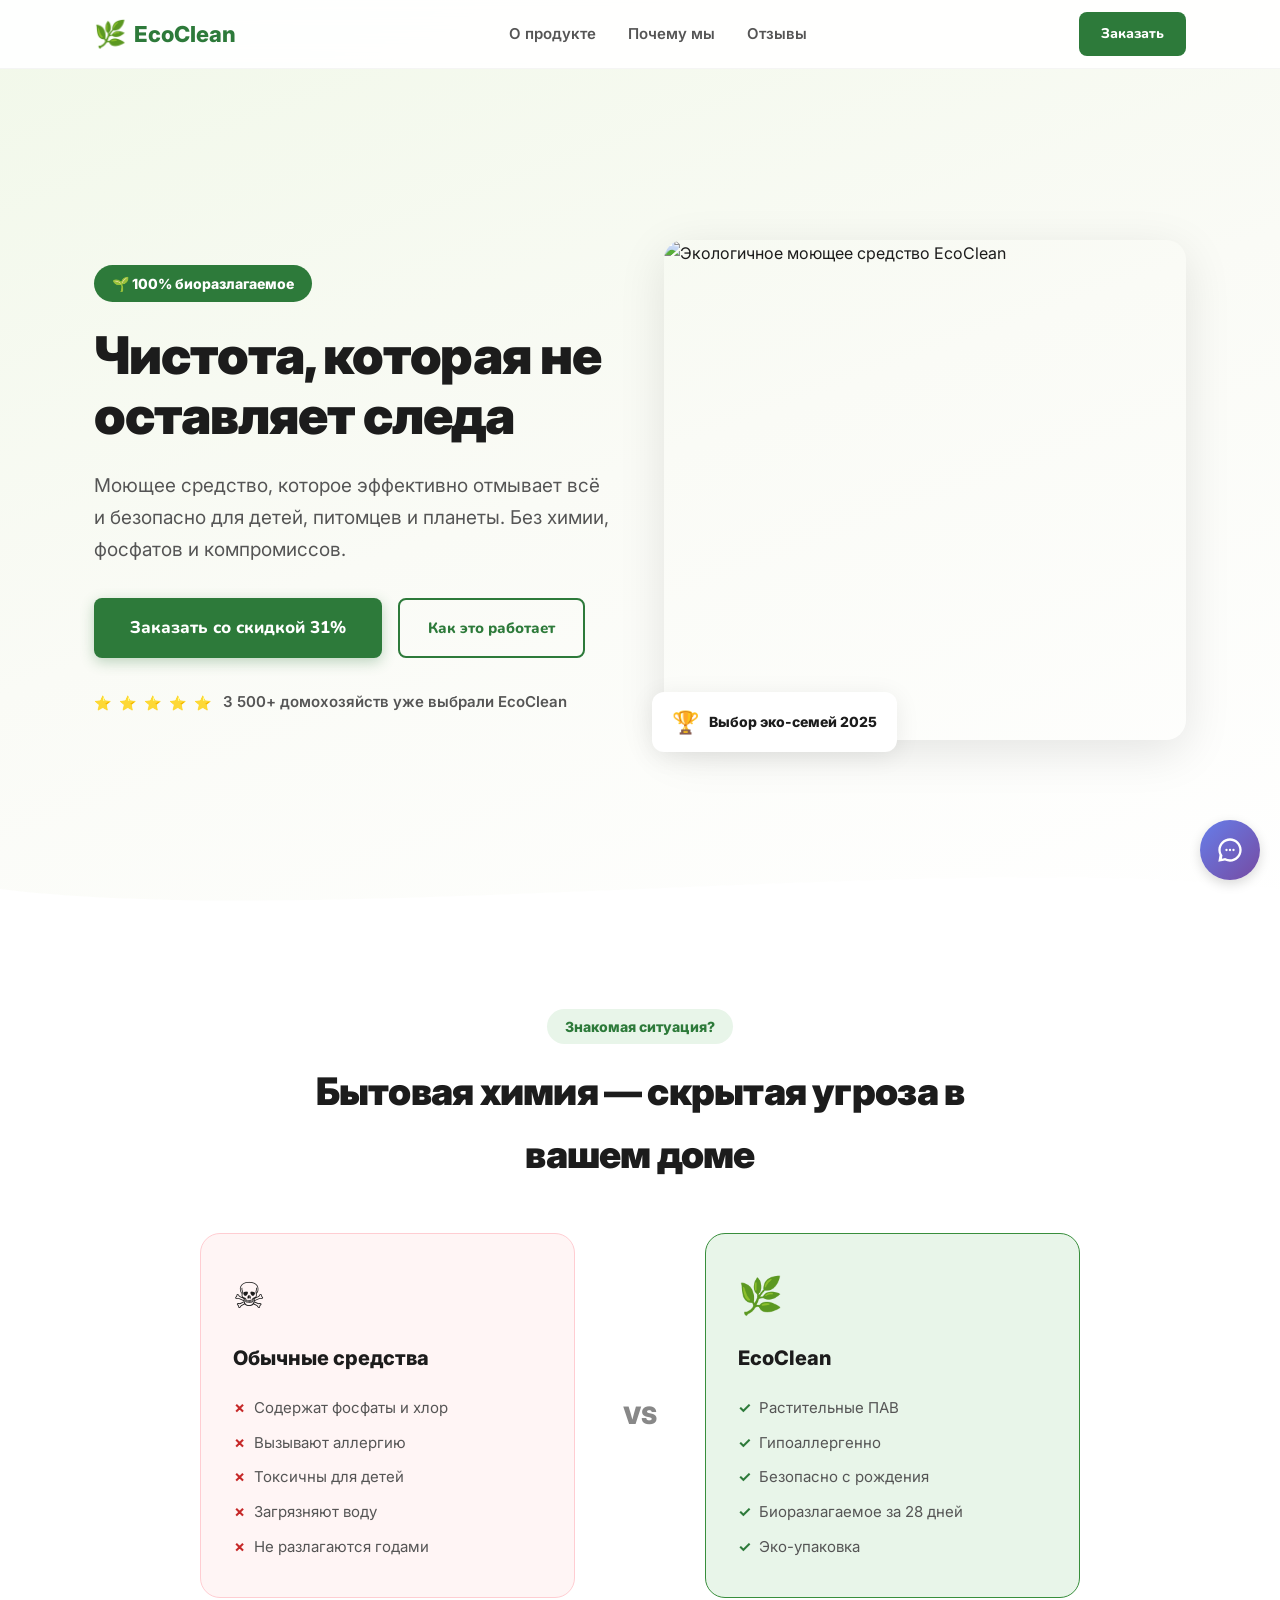
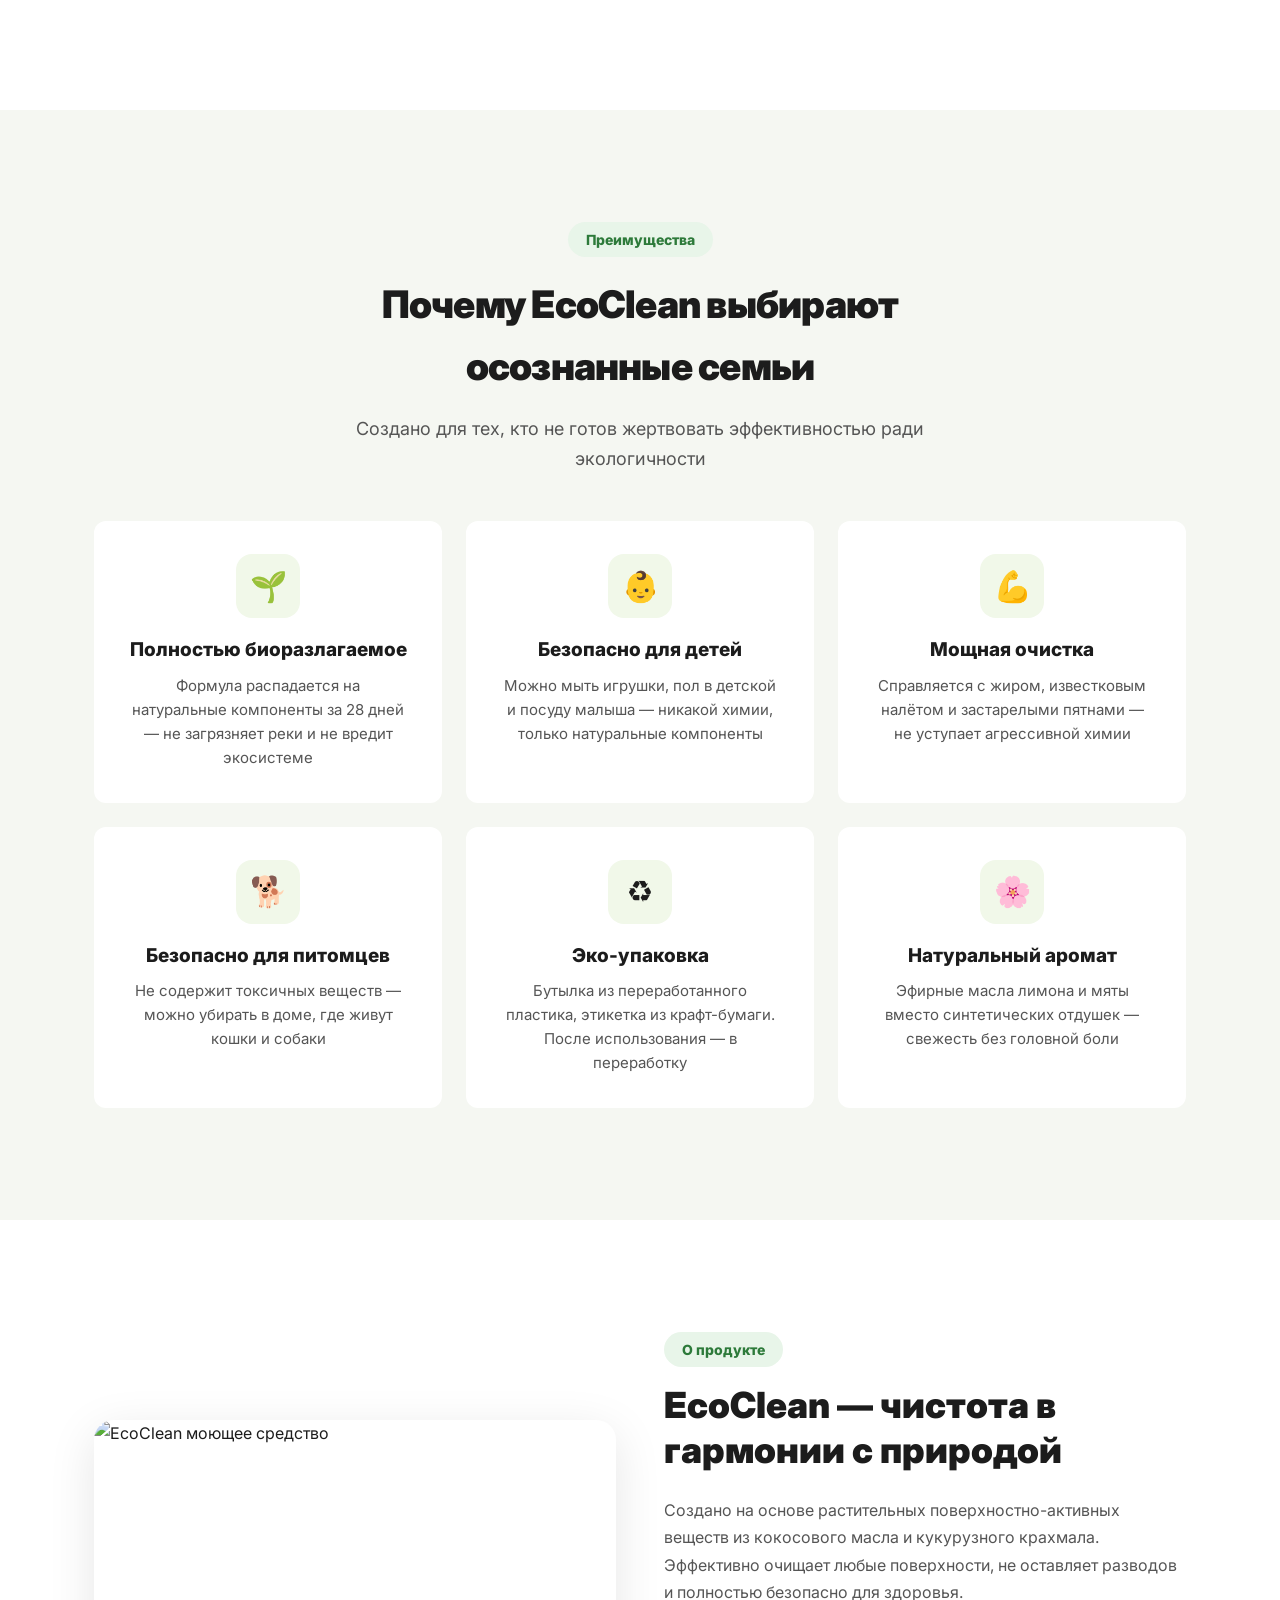
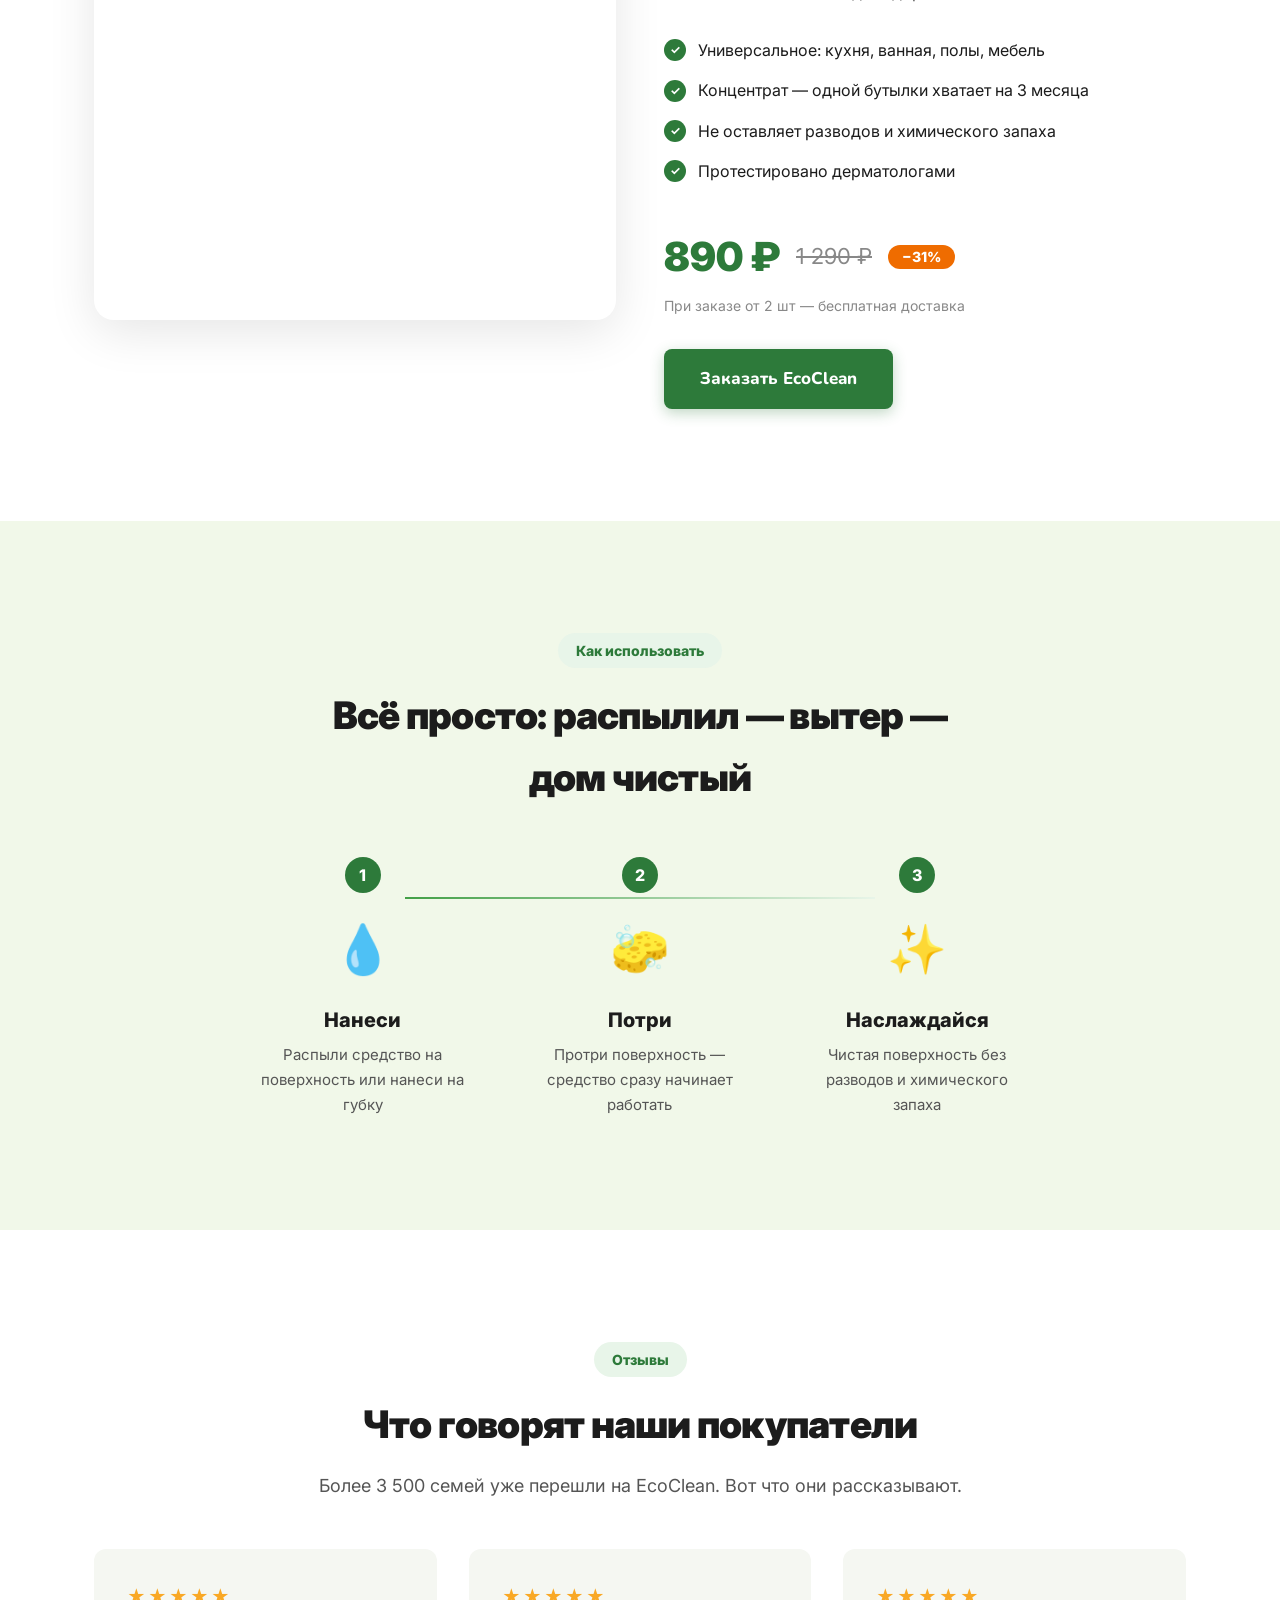
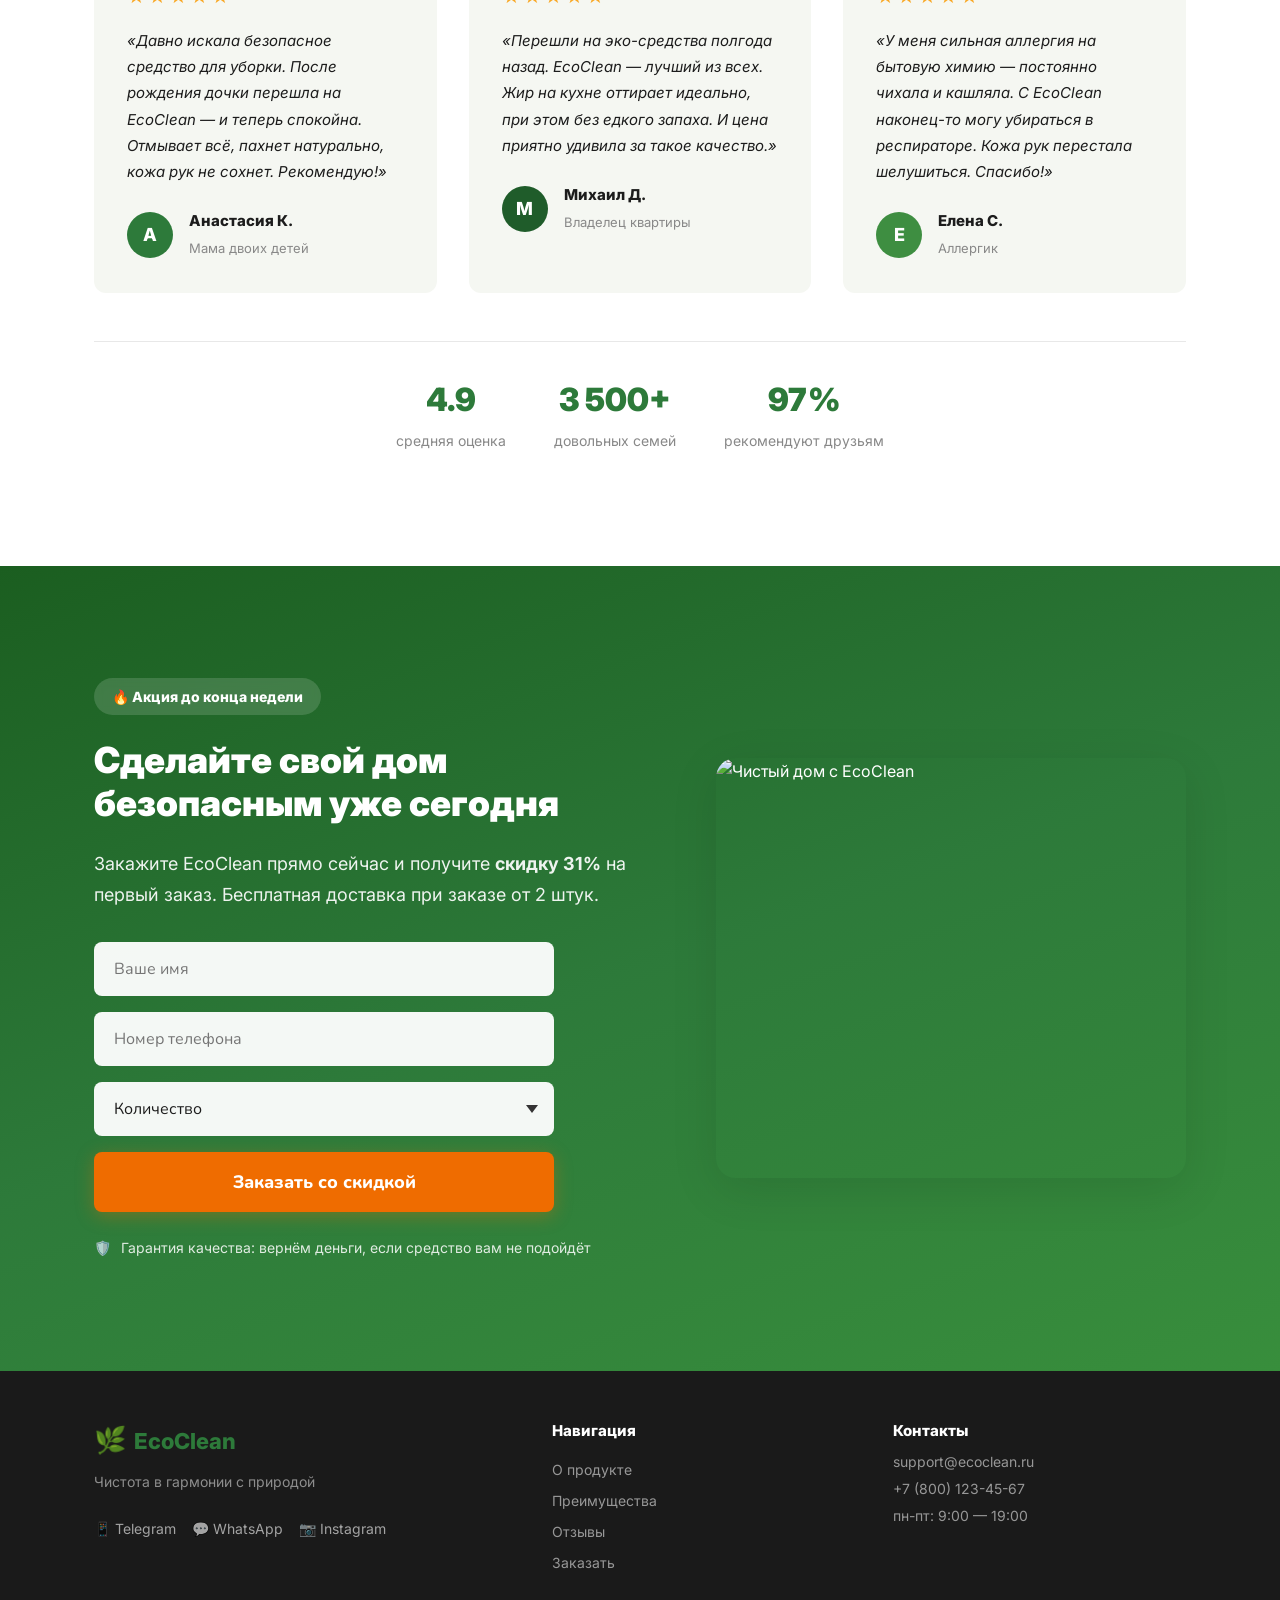
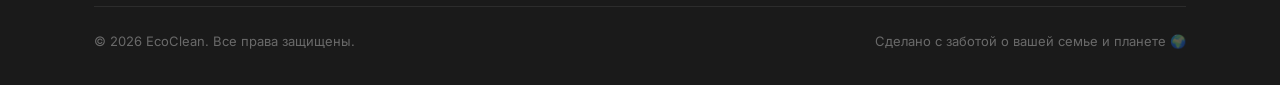
==== sales_ai_bot/landing/index.html @ ecfd31d7 "feat: integrate redis cache, health check endpoints, docker compose configuration, and github action" ====
<!DOCTYPE html>
<html lang="ru">
<head>
    <meta charset="UTF-8">
    <meta name="viewport" content="width=device-width, initial-scale=1.0">
    <title>EcoClean — Биоразлагаемое моющее средство для семьи и природы</title>
    <meta name="description" content="Экологичное моющее средство EcoClean. 100% биоразлагаемое, безопасное для детей и питомцев. Моет эффективно, без вреда для природы.">
    <link rel="stylesheet" href="styles.css">
    <link rel="preconnect" href="https://fonts.googleapis.com">
    <link rel="preconnect" href="https://fonts.gstatic.com" crossorigin>
    <link href="https://fonts.googleapis.com/css2?family=Nunito:wght@400;600;700;800;900&family=Inter:wght@400;500;600&display=swap" rel="stylesheet">
</head>
<body>
    <header class="header">
        <div class="container">
            <div class="header__inner">
                <a href="#" class="logo">
                    <span class="logo__icon">🌿</span>
                    <span class="logo__text">EcoClean</span>
                </a>
                <button class="burger" aria-label="Меню">
                    <span class="burger__line"></span>
                    <span class="burger__line"></span>
                    <span class="burger__line"></span>
                </button>
                <nav class="nav">
                    <a href="#about" class="nav__link">О продукте</a>
                    <a href="#benefits" class="nav__link">Почему мы</a>
                    <a href="#reviews" class="nav__link">Отзывы</a>
                </nav>
                <a href="#order" class="btn btn--header">Заказать</a>
            </div>
        </div>
        <div class="mobile-menu">
            <a href="#about" class="mobile-menu__link">О продукте</a>
            <a href="#benefits" class="mobile-menu__link">Почему мы</a>
            <a href="#reviews" class="mobile-menu__link">Отзывы</a>
            <a href="#order" class="btn btn--primary btn--full mobile-menu__btn">Заказать</a>
        </div>
    </header>

    <main>
        <section class="hero">
            <div class="container">
                <div class="hero__content">
                    <div class="hero__text">
                        <span class="hero__badge">🌱 100% биоразлагаемое</span>
                        <h1 class="hero__title">Чистота, которая не оставляет следа</h1>
                        <p class="hero__subtitle">Моющее средство, которое эффективно отмывает всё и безопасно для детей, питомцев и планеты. Без химии, фосфатов и компромиссов.</p>
                        <div class="hero__actions">
                            <a href="#order" class="btn btn--primary btn--large pulse-anim">Заказать со скидкой 31%</a>
                            <a href="#about" class="btn btn--outline">Как это работает</a>
                        </div>
                        <div class="hero__trust">
                            <span>3 500+ домохозяйств уже выбрали EcoClean</span>
                        </div>
                    </div>
                    <div class="hero__image">
                        <img src="https://images.unsplash.com/photo-1556228578-0d85b1a4d571?w=600&h=700&fit=crop" alt="Экологичное моющее средство EcoClean" loading="lazy">
                        <div class="hero__badge-float">
                            <span class="hero__badge-float-icon">🏆</span>
                            <span>Выбор эко-семей 2025</span>
                        </div>
                    </div>
                </div>
            </div>
            <div class="hero__wave">
                <svg viewBox="0 0 1440 100" preserveAspectRatio="none"><path fill="#ffffff" d="M0,50 C360,100 1080,0 1440,50 L1440,100 L0,100 Z"/></svg>
            </div>
        </section>

        <section class="problem" id="about">
            <div class="container">
                <div class="section-header">
                    <span class="section-header__badge">Знакомая ситуация?</span>
                    <h2 class="section-header__title">Бытовая химия — скрытая угроза в вашем доме</h2>
                </div>
                <div class="problem__grid">
                    <div class="problem__card problem__card--bad">
                        <div class="problem__card-icon">☠️</div>
                        <h3 class="problem__card-title">Обычные средства</h3>
                        <ul class="problem__list">
                            <li>Содержат фосфаты и хлор</li>
                            <li>Вызывают аллергию</li>
                            <li>Токсичны для детей</li>
                            <li>Загрязняют воду</li>
                            <li>Не разлагаются годами</li>
                        </ul>
                    </div>
                    <div class="problem__vs">
                        <span>VS</span>
                    </div>
                    <div class="problem__card problem__card--good">
                        <div class="problem__card-icon">🌿</div>
                        <h3 class="problem__card-title">EcoClean</h3>
                        <ul class="problem__list">
                            <li>Растительные ПАВ</li>
                            <li>Гипоаллергенно</li>
                            <li>Безопасно с рождения</li>
                            <li>Биоразлагаемое за 28 дней</li>
                            <li>Эко-упаковка</li>
                        </ul>
                    </div>
                </div>
            </div>
        </section>

        <section class="benefits" id="benefits">
            <div class="container">
                <div class="section-header">
                    <span class="section-header__badge">Преимущества</span>
                    <h2 class="section-header__title">Почему EcoClean выбирают осознанные семьи</h2>
                    <p class="section-header__subtitle">Создано для тех, кто не готов жертвовать эффективностью ради экологичности</p>
                </div>
                <div class="benefits__grid">
                    <div class="benefit-card">
                        <div class="benefit-card__icon-wrap">
                            <span class="benefit-card__icon">🌱</span>
                        </div>
                        <h3 class="benefit-card__title">Полностью биоразлагаемое</h3>
                        <p class="benefit-card__text">Формула распадается на натуральные компоненты за 28 дней — не загрязняет реки и не вредит экосистеме</p>
                    </div>
                    <div class="benefit-card">
                        <div class="benefit-card__icon-wrap">
                            <span class="benefit-card__icon">👶</span>
                        </div>
                        <h3 class="benefit-card__title">Безопасно для детей</h3>
                        <p class="benefit-card__text">Можно мыть игрушки, пол в детской и посуду малыша — никакой химии, только натуральные компоненты</p>
                    </div>
                    <div class="benefit-card">
                        <div class="benefit-card__icon-wrap">
                            <span class="benefit-card__icon">💪</span>
                        </div>
                        <h3 class="benefit-card__title">Мощная очистка</h3>
                        <p class="benefit-card__text">Справляется с жиром, известковым налётом и застарелыми пятнами — не уступает агрессивной химии</p>
                    </div>
                    <div class="benefit-card">
                        <div class="benefit-card__icon-wrap">
                            <span class="benefit-card__icon">🐕</span>
                        </div>
                        <h3 class="benefit-card__title">Безопасно для питомцев</h3>
                        <p class="benefit-card__text">Не содержит токсичных веществ — можно убирать в доме, где живут кошки и собаки</p>
                    </div>
                    <div class="benefit-card">
                        <div class="benefit-card__icon-wrap">
                            <span class="benefit-card__icon">♻️</span>
                        </div>
                        <h3 class="benefit-card__title">Эко-упаковка</h3>
                        <p class="benefit-card__text">Бутылка из переработанного пластика, этикетка из крафт-бумаги. После использования — в переработку</p>
                    </div>
                    <div class="benefit-card">
                        <div class="benefit-card__icon-wrap">
                            <span class="benefit-card__icon">🌸</span>
                        </div>
                        <h3 class="benefit-card__title">Натуральный аромат</h3>
                        <p class="benefit-card__text">Эфирные масла лимона и мяты вместо синтетических отдушек — свежесть без головной боли</p>
                    </div>
                </div>
            </div>
        </section>

        <section class="product">
            <div class="container">
                <div class="product__inner">
                    <div class="product__image">
                        <img src="https://images.unsplash.com/photo-1585421514284-efb74c2b69ba?w=500&h=650&fit=crop" alt="EcoClean моющее средство" loading="lazy">
                    </div>
                    <div class="product__info">
                        <span class="section-header__badge">О продукте</span>
                        <h2 class="product__title">EcoClean — чистота в гармонии с природой</h2>
                        <p class="product__description">Создано на основе растительных поверхностно-активных веществ из кокосового масла и кукурузного крахмала. Эффективно очищает любые поверхности, не оставляет разводов и полностью безопасно для здоровья.</p>
                        <ul class="product__features">
                            <li class="product__feature">
                                <span class="product__feature-icon"></span>
                                Универсальное: кухня, ванная, полы, мебель
                            </li>
                            <li class="product__feature">
                                <span class="product__feature-icon"></span>
                                Концентрат — одной бутылки хватает на 3 месяца
                            </li>
                            <li class="product__feature">
                                <span class="product__feature-icon"></span>
                                Не оставляет разводов и химического запаха
                            </li>
                            <li class="product__feature">
                                <span class="product__feature-icon"></span>
                                Протестировано дерматологами
                            </li>
                        </ul>
                        <div class="product__price-group">
                            <div class="product__price">
                                <span class="product__price-current">890 ₽</span>
                                <span class="product__price-old">1 290 ₽</span>
                                <span class="product__price-badge">−31%</span>
                            </div>
                            <p class="product__price-note">При заказе от 2 шт — бесплатная доставка</p>
                        </div>
                        <a href="#order" class="btn btn--primary btn--large">Заказать EcoClean</a>
                    </div>
                </div>
            </div>
        </section>

        <section class="usage">
            <div class="container">
                <div class="section-header">
                    <span class="section-header__badge">Как использовать</span>
                    <h2 class="section-header__title">Всё просто: распылил — вытер — дом чистый</h2>
                </div>
                <div class="usage__steps">
                    <div class="usage__step">
                        <div class="usage__step-num">1</div>
                        <div class="usage__step-icon">💧</div>
                        <h3 class="usage__step-title">Нанеси</h3>
                        <p class="usage__step-text">Распыли средство на поверхность или нанеси на губку</p>
                    </div>
                    <div class="usage__step">
                        <div class="usage__step-num">2</div>
                        <div class="usage__step-icon">🧽</div>
                        <h3 class="usage__step-title">Потри</h3>
                        <p class="usage__step-text">Протри поверхность — средство сразу начинает работать</p>
                    </div>
                    <div class="usage__step">
                        <div class="usage__step-num">3</div>
                        <div class="usage__step-icon">✨</div>
                        <h3 class="usage__step-title">Наслаждайся</h3>
                        <p class="usage__step-text">Чистая поверхность без разводов и химического запаха</p>
                    </div>
                </div>
            </div>
        </section>

        <section class="reviews" id="reviews">
            <div class="container">
                <div class="section-header">
                    <span class="section-header__badge">Отзывы</span>
                    <h2 class="section-header__title">Что говорят наши покупатели</h2>
                    <p class="section-header__subtitle">Более 3 500 семей уже перешли на EcoClean. Вот что они рассказывают.</p>
                </div>
                <div class="reviews__grid">
                    <div class="review-card">
                        <div class="review-card__stars">★★★★★</div>
                        <blockquote class="review-card__text">«Давно искала безопасное средство для уборки. После рождения дочки перешла на EcoClean — и теперь спокойна. Отмывает всё, пахнет натурально, кожа рук не сохнет. Рекомендую!»</blockquote>
                        <div class="review-card__author">
                            <div class="review-card__avatar" style="background:#2D7A3A">А</div>
                            <div class="review-card__info">
                                <cite class="review-card__name">Анастасия К.</cite>
                                <span class="review-card__role">Мама двоих детей</span>
                            </div>
                        </div>
                    </div>
                    <div class="review-card">
                        <div class="review-card__stars">★★★★★</div>
                        <blockquote class="review-card__text">«Перешли на эко-средства полгода назад. EcoClean — лучший из всех. Жир на кухне оттирает идеально, при этом без едкого запаха. И цена приятно удивила за такое качество.»</blockquote>
                        <div class="review-card__author">
                            <div class="review-card__avatar" style="background:#1F5C2A">М</div>
                            <div class="review-card__info">
                                <cite class="review-card__name">Михаил Д.</cite>
                                <span class="review-card__role">Владелец квартиры</span>
                            </div>
                        </div>
                    </div>
                    <div class="review-card">
                        <div class="review-card__stars">★★★★★</div>
                        <blockquote class="review-card__text">«У меня сильная аллергия на бытовую химию — постоянно чихала и кашляла. С EcoClean наконец-то могу убираться в респираторе. Кожа рук перестала шелушиться. Спасибо!»</blockquote>
                        <div class="review-card__author">
                            <div class="review-card__avatar" style="background:#3E8E41">Е</div>
                            <div class="review-card__info">
                                <cite class="review-card__name">Елена С.</cite>
                                <span class="review-card__role">Аллергик</span>
                            </div>
                        </div>
                    </div>
                </div>
                <div class="reviews__stats">
                    <div class="reviews__stat">
                        <span class="reviews__stat-number">4.9</span>
                        <span class="reviews__stat-label">средняя оценка</span>
                    </div>
                    <div class="reviews__stat">
                        <span class="reviews__stat-number">3 500+</span>
                        <span class="reviews__stat-label">довольных семей</span>
                    </div>
                    <div class="reviews__stat">
                        <span class="reviews__stat-number">97%</span>
                        <span class="reviews__stat-label">рекомендуют друзьям</span>
                    </div>
                </div>
            </div>
        </section>

        <section class="cta" id="order">
            <div class="container">
                <div class="cta__inner">
                    <div class="cta__content">
                        <span class="cta__badge">🔥 Акция до конца недели</span>
                        <h2 class="cta__title">Сделайте свой дом безопасным уже сегодня</h2>
                        <p class="cta__text">Закажите EcoClean прямо сейчас и получите <strong>скидку 31%</strong> на первый заказ. Бесплатная доставка при заказе от 2 штук.</p>
                        <form class="cta__form" id="orderForm">
                            <input type="text" class="cta__input" placeholder="Ваше имя" required autocomplete="name">
                            <input type="tel" class="cta__input" placeholder="Номер телефона" required autocomplete="tel">
                            <div class="cta__select-wrap">
                                <select class="cta__select" required>
                                    <option value="" disabled selected>Количество</option>
                                    <option value="1">1 шт — 890 ₽</option>
                                    <option value="2">2 шт — 1 780 ₽ (бесплатная доставка)</option>
                                    <option value="3">3 шт — 2 670 ₽ (бесплатная доставка)</option>
                                </select>
                            </div>
                            <button type="submit" class="btn btn--primary btn--large btn--full btn--cta">Заказать со скидкой</button>
                        </form>
                        <div class="cta__guarantee">
                            <span>🛡️</span>
                            <span>Гарантия качества: вернём деньги, если средство вам не подойдёт</span>
                        </div>
                    </div>
                    <div class="cta__image">
                        <img src="https://images.unsplash.com/photo-1583947215259-38e31be8751f?w=400&h=500&fit=crop" alt="Чистый дом с EcoClean" loading="lazy">
                    </div>
                </div>
            </div>
        </section>
    </main>

    <footer class="footer">
        <div class="container">
            <div class="footer__inner">
                <div class="footer__brand">
                    <a href="#" class="logo">
                        <span class="logo__icon">🌿</span>
                        <span class="logo__text">EcoClean</span>
                    </a>
                    <p class="footer__tagline">Чистота в гармонии с природой</p>
                    <div class="footer__social">
                        <a href="#" aria-label="Telegram">📱 Telegram</a>
                        <a href="#" aria-label="WhatsApp">💬 WhatsApp</a>
                        <a href="#" aria-label="Instagram">📷 Instagram</a>
                    </div>
                </div>
                <div class="footer__links">
                    <h4>Навигация</h4>
                    <a href="#about">О продукте</a>
                    <a href="#benefits">Преимущества</a>
                    <a href="#reviews">Отзывы</a>
                    <a href="#order">Заказать</a>
                </div>
                <div class="footer__contact">
                    <h4>Контакты</h4>
                    <p>support@ecoclean.ru</p>
                    <p>+7 (800) 123-45-67</p>
                    <p>пн-пт: 9:00 — 19:00</p>
                </div>
            </div>
            <div class="footer__bottom">
                <p>© 2026 EcoClean. Все права защищены.</p>
                <p>Сделано с заботой о вашей семье и планете 🌍</p>
            </div>
        </div>
    </footer>

    <div class="toast" id="toast">
        <div class="toast__icon">✅</div>
        <div class="toast__text">Спасибо! Мы свяжемся с вами в ближайшее время.</div>
    </div>

    <script>
        const burger = document.querySelector('.burger');
        const mobileMenu = document.querySelector('.mobile-menu');
        burger.addEventListener('click', () => {
            burger.classList.toggle('burger--active');
            mobileMenu.classList.toggle('mobile-menu--active');
            document.body.classList.toggle('no-scroll');
        });
        mobileMenu.querySelectorAll('a').forEach(link => {
            link.addEventListener('click', () => {
                burger.classList.remove('burger--active');
                mobileMenu.classList.remove('mobile-menu--active');
                document.body.classList.remove('no-scroll');
            });
        });

        document.getElementById('orderForm').addEventListener('submit', function(e) {
            e.preventDefault();
            const toast = document.getElementById('toast');
            toast.classList.add('toast--visible');
            setTimeout(() => {
                toast.classList.remove('toast--visible');
            }, 4000);
            this.reset();
        });

        document.querySelectorAll('a[href^="#"]').forEach(anchor => {
            anchor.addEventListener('click', function(e) {
                e.preventDefault();
                const target = document.querySelector(this.getAttribute('href'));
                if (target) {
                    target.scrollIntoView({ behavior: 'smooth', block: 'start' });
                }
            });
        });
    </script>
<!-- Sales AI Widget -->
<div id="sales-ai-widget"></div>

<script>
    window.SalesAIConfig = {
        apiUrl: 'http://127.0.0.1:8000/',  // Замените на ваш домен
        defaultClientType: 'msb',
        theme: {
            primaryColor: '#667eea',
            secondaryColor: '#764ba2'
        },
        texts: {
            welcomeMessage: 'Здравствуйте! Чем могу помочь?',
            placeholder: 'Напишите ваш вопрос...',
            error: 'Извините, произошла ошибка.'
        }
    };
</script>
<script src="chat-widget.js"></script>
<link rel="stylesheet" href="chat-widget.css">
</body>
</html>
---- sales_ai_bot/landing/styles.css ----
:root {
    --c-green-900: #1B5E20;
    --c-green-700: #2D7A3A;
    --c-green-600: #388E3C;
    --c-green-500: #43A047;
    --c-green-100: #E8F5E9;
    --c-green-50: #F1F8E9;
    --c-cream: #FAFBF6;
    --c-accent: #EF6C00;
    --c-accent-light: #FFF3E0;
    --c-text: #1C1C1C;
    --c-text-mid: #555;
    --c-text-light: #888;
    --c-border: #E8E8E8;
    --c-white: #FFF;
    --c-bg-soft: #F5F7F2;
    --fw-black: 900;
    --fw-bold: 800;
    --fw-semibold: 600;
    --fw-regular: 400;
    --ff: 'Nunito', system-ui, sans-serif;
    --ff-body: 'Inter', 'Nunito', system-ui, sans-serif;
    --container: 1140px;
    --gap-xs: 0.5rem;
    --gap-sm: 1rem;
    --gap-md: 1.5rem;
    --gap-lg: 2rem;
    --gap-xl: 3rem;
    --gap-2xl: 5rem;
    --gap-3xl: 7rem;
    --r-sm: 8px;
    --r-md: 12px;
    --r-lg: 20px;
    --r-xl: 28px;
    --sh-sm: 0 2px 8px rgba(0,0,0,0.06);
    --sh-md: 0 4px 24px rgba(0,0,0,0.08);
    --sh-lg: 0 12px 48px rgba(0,0,0,0.1);
    --t: 0.3s cubic-bezier(0.4,0,0.2,1);
}

*,
*::before,
*::after {
    margin: 0;
    padding: 0;
    box-sizing: border-box;
}

html {
    scroll-behavior: smooth;
    -webkit-font-smoothing: antialiased;
}

body {
    font-family: var(--ff-body);
    font-size: 16px;
    line-height: 1.65;
    color: var(--c-text);
    background: var(--c-white);
    overflow-x: hidden;
}

body.no-scroll {
    overflow: hidden;
}

img {
    max-width: 100%;
    height: auto;
    display: block;
}

a {
    text-decoration: none;
    color: inherit;
}

.container {
    max-width: var(--container);
    margin: 0 auto;
    padding: 0 var(--gap-md);
}

/* HEADER */
.header {
    position: fixed;
    top: 0;
    left: 0;
    right: 0;
    background: rgba(255,255,255,0.92);
    backdrop-filter: blur(14px);
    -webkit-backdrop-filter: blur(14px);
    z-index: 1000;
    border-bottom: 1px solid rgba(0,0,0,0.04);
}

.header__inner {
    display: flex;
    align-items: center;
    justify-content: space-between;
    height: 68px;
}

.logo {
    display: flex;
    align-items: center;
    gap: 8px;
}

.logo__icon {
    font-size: 26px;
}

.logo__text {
    font-size: 22px;
    font-weight: var(--fw-bold);
    color: var(--c-green-700);
}

.nav {
    display: flex;
    gap: var(--gap-lg);
}

.nav__link {
    font-weight: var(--fw-semibold);
    color: var(--c-text-mid);
    font-size: 15px;
    transition: color var(--t);
    position: relative;
}

.nav__link::after {
    content: '';
    position: absolute;
    bottom: -4px;
    left: 0;
    width: 0;
    height: 2px;
    background: var(--c-green-700);
    transition: width var(--t);
}

.nav__link:hover::after {
    width: 100%;
}

/* BURGER */
.burger {
    display: none;
    flex-direction: column;
    gap: 5px;
    background: none;
    border: none;
    cursor: pointer;
    padding: 4px;
    z-index: 1001;
}

.burger__line {
    display: block;
    width: 24px;
    height: 2.5px;
    background: var(--c-text);
    border-radius: 2px;
    transition: all var(--t);
}

.burger--active .burger__line:nth-child(1) {
    transform: rotate(45deg) translate(5px, 5px);
}

.burger--active .burger__line:nth-child(2) {
    opacity: 0;
}

.burger--active .burger__line:nth-child(3) {
    transform: rotate(-45deg) translate(5px, -5px);
}

/* MOBILE MENU */
.mobile-menu {
    display: none;
    position: fixed;
    top: 0;
    left: 0;
    width: 100%;
    height: 100%;
    background: rgba(255,255,255,0.98);
    flex-direction: column;
    align-items: center;
    justify-content: center;
    gap: var(--gap-lg);
    z-index: 999;
    opacity: 0;
    pointer-events: none;
    transition: opacity var(--t);
}

.mobile-menu--active {
    opacity: 1;
    pointer-events: all;
}

.mobile-menu__link {
    font-size: 22px;
    font-weight: var(--fw-bold);
    color: var(--c-text);
}

.mobile-menu__btn {
    max-width: 280px;
}

/* BUTTONS */
.btn {
    display: inline-flex;
    align-items: center;
    justify-content: center;
    padding: 12px 28px;
    font-family: var(--ff);
    font-size: 15px;
    font-weight: var(--fw-bold);
    border: none;
    border-radius: var(--r-sm);
    cursor: pointer;
    transition: all var(--t);
    white-space: nowrap;
}

.btn--primary {
    background: var(--c-green-700);
    color: var(--c-white);
    box-shadow: 0 4px 14px rgba(45,122,58,0.3);
}

.btn--primary:hover {
    background: var(--c-green-900);
    transform: translateY(-2px);
    box-shadow: 0 6px 20px rgba(45,122,58,0.4);
}

.btn--outline {
    background: transparent;
    border: 2px solid var(--c-green-700);
    color: var(--c-green-700);
}

.btn--outline:hover {
    background: var(--c-green-100);
}

.btn--large {
    padding: 16px 36px;
    font-size: 17px;
}

.btn--full {
    width: 100%;
}

.btn--header {
    padding: 10px 22px;
    background: var(--c-green-700);
    color: var(--c-white);
    font-size: 14px;
}

.btn--header:hover {
    background: var(--c-green-900);
}

.btn--cta {
    font-size: 18px;
    padding: 18px 36px;
    background: var(--c-accent);
    box-shadow: 0 4px 18px rgba(239,108,0,0.35);
}

.btn--cta:hover {
    background: #E65100;
    box-shadow: 0 6px 24px rgba(239,108,0,0.45);
}

/* PULSE ANIMATION */
.pulse-anim {
    animation: pulse 2s infinite;
}

@keyframes pulse {
    0% { box-shadow: 0 4px 14px rgba(45,122,58,0.3); }
    50% { box-shadow: 0 4px 14px rgba(45,122,58,0.3), 0 0 0 10px rgba(45,122,58,0.08); }
    100% { box-shadow: 0 4px 14px rgba(45,122,58,0.3); }
}

/* HERO */
.hero {
    padding: 130px 0 0;
    background: linear-gradient(160deg, var(--c-green-50) 0%, var(--c-cream) 50%, var(--c-white) 100%);
    position: relative;
    overflow: hidden;
}

.hero__content {
    display: grid;
    grid-template-columns: 1fr 1fr;
    gap: var(--gap-xl);
    align-items: center;
    min-height: 80vh;
}

.hero__badge {
    display: inline-flex;
    align-items: center;
    gap: 8px;
    padding: 7px 18px;
    background: var(--c-green-700);
    color: var(--c-white);
    border-radius: 30px;
    font-size: 14px;
    font-weight: var(--fw-bold);
    margin-bottom: var(--gap-md);
}

.hero__title {
    font-size: 52px;
    font-weight: var(--fw-black);
    line-height: 1.15;
    letter-spacing: -0.02em;
    margin-bottom: var(--gap-md);
}

.hero__subtitle {
    font-size: 19px;
    color: var(--c-text-mid);
    max-width: 520px;
    margin-bottom: var(--gap-lg);
    line-height: 1.7;
}

.hero__actions {
    display: flex;
    gap: var(--gap-sm);
    margin-bottom: var(--gap-lg);
}

.hero__trust {
    display: flex;
    align-items: center;
    gap: 10px;
    font-size: 15px;
    color: var(--c-text-mid);
    font-weight: var(--fw-semibold);
}

.hero__trust::before {
    content: '⭐ ⭐ ⭐ ⭐ ⭐';
    letter-spacing: 2px;
    font-size: 14px;
}

.hero__image {
    position: relative;
}

.hero__image img {
    border-radius: var(--r-lg);
    box-shadow: var(--sh-lg);
    width: 100%;
    height: 500px;
    object-fit: cover;
}

.hero__badge-float {
    position: absolute;
    bottom: -12px;
    left: -12px;
    background: var(--c-white);
    padding: 12px 20px;
    border-radius: var(--r-md);
    box-shadow: var(--sh-md);
    display: flex;
    align-items: center;
    gap: 10px;
    font-weight: var(--fw-bold);
    font-size: 14px;
    color: var(--c-text);
}

.hero__badge-float-icon {
    font-size: 22px;
}

.hero__wave {
    margin-top: -1px;
    line-height: 0;
}

.hero__wave svg {
    width: 100%;
    height: 80px;
    display: block;
}

/* SECTION HEADER */
.section-header {
    text-align: center;
    max-width: 680px;
    margin: 0 auto var(--gap-xl);
}

.section-header__badge {
    display: inline-block;
    padding: 6px 18px;
    background: var(--c-green-100);
    color: var(--c-green-700);
    border-radius: 30px;
    font-size: 14px;
    font-weight: var(--fw-bold);
    margin-bottom: var(--gap-sm);
}

.section-header__title {
    font-size: 38px;
    font-weight: var(--fw-black);
    letter-spacing: -0.02em;
    margin-bottom: var(--gap-sm);
}

.section-header__subtitle {
    font-size: 18px;
    color: var(--c-text-mid);
}

/* PROBLEM SECTION */
.problem {
    padding: var(--gap-2xl) 0 var(--gap-3xl);
    background: var(--c-white);
}

.problem__grid {
    display: grid;
    grid-template-columns: 1fr auto 1fr;
    gap: var(--gap-lg);
    align-items: center;
    max-width: 880px;
    margin: 0 auto;
}

.problem__card {
    padding: var(--gap-lg);
    border-radius: var(--r-lg);
    transition: all var(--t);
}

.problem__card--bad {
    background: #FFF5F5;
    border: 1px solid #FFCDD2;
}

.problem__card--good {
    background: var(--c-green-100);
    border: 1px solid var(--c-green-600);
}

.problem__card-icon {
    font-size: 36px;
    margin-bottom: var(--gap-sm);
}

.problem__card-title {
    font-size: 20px;
    font-weight: var(--fw-bold);
    margin-bottom: var(--gap-sm);
}

.problem__list {
    list-style: none;
}

.problem__list li {
    padding: 5px 0;
    font-size: 15px;
    color: var(--c-text-mid);
    display: flex;
    align-items: center;
    gap: 8px;
}

.problem__list li::before {
    content: '✗';
    color: #C62828;
    font-weight: 700;
}

.problem__card--good .problem__list li::before {
    content: '✓';
    color: var(--c-green-700);
}

.problem__vs {
    font-size: 24px;
    font-weight: var(--fw-black);
    color: var(--c-text-light);
    padding: 0 var(--gap-sm);
}

/* BENEFITS */
.benefits {
    padding: var(--gap-3xl) 0;
    background: var(--c-bg-soft);
}

.benefits__grid {
    display: grid;
    grid-template-columns: repeat(3, 1fr);
    gap: var(--gap-md);
}

.benefit-card {
    padding: var(--gap-lg);
    background: var(--c-white);
    border-radius: var(--r-md);
    text-align: center;
    transition: all var(--t);
    border: 1px solid transparent;
}

.benefit-card:hover {
    transform: translateY(-6px);
    box-shadow: var(--sh-md);
    border-color: var(--c-green-100);
}

.benefit-card__icon-wrap {
    width: 64px;
    height: 64px;
    background: var(--c-green-50);
    border-radius: 16px;
    display: flex;
    align-items: center;
    justify-content: center;
    margin: 0 auto var(--gap-sm);
}

.benefit-card__icon {
    font-size: 30px;
}

.benefit-card__title {
    font-size: 19px;
    font-weight: var(--fw-bold);
    margin-bottom: 8px;
}

.benefit-card__text {
    color: var(--c-text-mid);
    font-size: 15px;
    line-height: 1.6;
}

/* PRODUCT */
.product {
    padding: var(--gap-3xl) 0;
    background: var(--c-white);
}

.product__inner {
    display: grid;
    grid-template-columns: 1fr 1fr;
    gap: var(--gap-xl);
    align-items: center;
}

.product__image img {
    border-radius: var(--r-lg);
    box-shadow: var(--sh-lg);
    width: 100%;
    height: 500px;
    object-fit: cover;
}

.product__title {
    font-size: 36px;
    font-weight: var(--fw-black);
    margin-bottom: var(--gap-md);
    line-height: 1.25;
}

.product__description {
    color: var(--c-text-mid);
    margin-bottom: var(--gap-md);
    font-size: 16px;
    line-height: 1.7;
}

.product__features {
    list-style: none;
    margin-bottom: var(--gap-lg);
}

.product__feature {
    display: flex;
    align-items: center;
    gap: 12px;
    padding: 7px 0;
}

.product__feature-icon {
    width: 22px;
    height: 22px;
    background: var(--c-green-700);
    border-radius: 50%;
    display: inline-flex;
    align-items: center;
    justify-content: center;
    flex-shrink: 0;
}

.product__feature-icon::after {
    content: '✓';
    color: white;
    font-size: 12px;
    font-weight: 700;
}

.product__price-group {
    margin-bottom: var(--gap-lg);
}

.product__price {
    display: flex;
    align-items: center;
    gap: var(--gap-sm);
}

.product__price-current {
    font-size: 40px;
    font-weight: var(--fw-black);
    color: var(--c-green-700);
}

.product__price-old {
    font-size: 22px;
    color: var(--c-text-light);
    text-decoration: line-through;
}

.product__price-badge {
    padding: 5px 14px;
    background: var(--c-accent);
    color: var(--c-white);
    border-radius: 30px;
    font-size: 14px;
    font-weight: var(--fw-bold);
    line-height: 1;
}

.product__price-note {
    font-size: 14px;
    color: var(--c-text-light);
    margin-top: 4px;
}

/* USAGE */
.usage {
    padding: var(--gap-3xl) 0;
    background: var(--c-green-50);
}

.usage__steps {
    display: grid;
    grid-template-columns: repeat(3, 1fr);
    gap: var(--gap-lg);
    max-width: 800px;
    margin: 0 auto;
    position: relative;
}

.usage__steps::before {
    content: '';
    position: absolute;
    top: 40px;
    left: calc(16.67% + var(--gap-lg));
    right: calc(16.67% + var(--gap-lg));
    height: 2px;
    background: linear-gradient(to right, var(--c-green-500), var(--c-green-100));
    z-index: 0;
}

.usage__step {
    text-align: center;
    position: relative;
    z-index: 1;
}

.usage__step-num {
    width: 36px;
    height: 36px;
    background: var(--c-green-700);
    color: var(--c-white);
    border-radius: 50%;
    display: flex;
    align-items: center;
    justify-content: center;
    font-weight: var(--fw-bold);
    font-size: 16px;
    margin: 0 auto var(--gap-sm);
}

.usage__step-icon {
    font-size: 48px;
    margin-bottom: var(--gap-sm);
}

.usage__step-title {
    font-size: 20px;
    font-weight: var(--fw-bold);
    margin-bottom: 6px;
}

.usage__step-text {
    color: var(--c-text-mid);
    font-size: 15px;
    max-width: 220px;
    margin: 0 auto;
}

/* REVIEWS */
.reviews {
    padding: var(--gap-3xl) 0;
    background: var(--c-white);
}

.reviews__grid {
    display: grid;
    grid-template-columns: repeat(3, 1fr);
    gap: var(--gap-lg);
    margin-bottom: var(--gap-xl);
}

.review-card {
    padding: var(--gap-lg);
    background: var(--c-bg-soft);
    border-radius: var(--r-md);
    border: 1px solid transparent;
    transition: all var(--t);
}

.review-card:hover {
    border-color: var(--c-green-100);
    box-shadow: var(--sh-sm);
}

.review-card__stars {
    color: #F9A825;
    font-size: 18px;
    margin-bottom: var(--gap-sm);
    letter-spacing: 2px;
}

.review-card__text {
    font-style: italic;
    color: var(--c-text);
    margin-bottom: var(--gap-md);
    line-height: 1.75;
    font-size: 15px;
}

.review-card__author {
    display: flex;
    align-items: center;
    gap: var(--gap-sm);
}

.review-card__avatar {
    width: 46px;
    height: 46px;
    border-radius: 50%;
    display: flex;
    align-items: center;
    justify-content: center;
    font-weight: var(--fw-bold);
    font-size: 18px;
    color: var(--c-white);
    flex-shrink: 0;
}

.review-card__name {
    font-weight: var(--fw-bold);
    display: block;
    font-style: normal;
    font-size: 15px;
}

.review-card__role {
    font-size: 13px;
    color: var(--c-text-light);
}

.reviews__stats {
    display: flex;
    justify-content: center;
    gap: var(--gap-xl);
    flex-wrap: wrap;
    padding: var(--gap-lg) 0 0;
    border-top: 1px solid var(--c-border);
}

.reviews__stat {
    text-align: center;
}

.reviews__stat-number {
    display: block;
    font-size: 32px;
    font-weight: var(--fw-black);
    color: var(--c-green-700);
}

.reviews__stat-label {
    font-size: 14px;
    color: var(--c-text-light);
}

/* CTA */
.cta {
    padding: var(--gap-3xl) 0;
    background: linear-gradient(160deg, #1B5E20 0%, #2D7A3A 50%, #388E3C 100%);
    color: var(--c-white);
    position: relative;
    overflow: hidden;
}

.cta__inner {
    display: grid;
    grid-template-columns: 1.1fr 0.9fr;
    gap: var(--gap-xl);
    align-items: center;
}

.cta__badge {
    display: inline-block;
    padding: 7px 18px;
    background: rgba(255,255,255,0.15);
    border-radius: 30px;
    font-size: 14px;
    font-weight: var(--fw-bold);
    margin-bottom: var(--gap-md);
    backdrop-filter: blur(4px);
}

.cta__title {
    font-size: 36px;
    font-weight: var(--fw-black);
    line-height: 1.2;
    margin-bottom: var(--gap-md);
}

.cta__text {
    font-size: 18px;
    opacity: 0.92;
    margin-bottom: var(--gap-lg);
    line-height: 1.7;
}

.cta__form {
    display: flex;
    flex-direction: column;
    gap: var(--gap-sm);
    max-width: 460px;
}

.cta__input,
.cta__select {
    padding: 16px 20px;
    border: none;
    border-radius: var(--r-sm);
    font-family: var(--ff);
    font-size: 16px;
    background: rgba(255,255,255,0.95);
    transition: all var(--t);
    color: var(--c-text);
}

.cta__input:focus,
.cta__select:focus {
    outline: none;
    box-shadow: 0 0 0 3px rgba(255,255,255,0.5);
    background: var(--c-white);
}

.cta__select-wrap {
    position: relative;
}

.cta__select {
    width: 100%;
    cursor: pointer;
    appearance: none;
    -webkit-appearance: none;
    background: rgba(255,255,255,0.95);
    background-image: url("data:image/svg+xml,%3Csvg xmlns='http://www.w3.org/2000/svg' width='12' height='8' fill='%23333'%3E%3Cpath d='M6 8L0 0h12z'/%3E%3C/svg%3E");
    background-repeat: no-repeat;
    background-position: right 16px center;
    padding-right: 44px;
}

.cta__guarantee {
    display: flex;
    align-items: center;
    gap: 10px;
    font-size: 14px;
    opacity: 0.85;
    margin-top: var(--gap-md);
}

.cta__image img {
    border-radius: var(--r-lg);
    box-shadow: var(--sh-lg);
    width: 100%;
    height: 420px;
    object-fit: cover;
}

/* TOAST */
.toast {
    position: fixed;
    bottom: var(--gap-lg);
    right: var(--gap-lg);
    background: var(--c-white);
    padding: 16px 24px;
    border-radius: var(--r-md);
    box-shadow: var(--sh-lg);
    display: flex;
    align-items: center;
    gap: 12px;
    font-weight: var(--fw-semibold);
    color: var(--c-text);
    z-index: 2000;
    transform: translateY(120px);
    opacity: 0;
    transition: all var(--t);
    border-left: 4px solid var(--c-green-700);
}

.toast--visible {
    transform: translateY(0);
    opacity: 1;
}

.toast__icon {
    font-size: 22px;
}

/* FOOTER */
.footer {
    padding: var(--gap-xl) 0 var(--gap-lg);
    background: #1a1a1a;
    color: rgba(255,255,255,0.85);
}

.footer__inner {
    display: grid;
    grid-template-columns: 1.4fr 1fr 1fr;
    gap: var(--gap-xl);
    padding-bottom: var(--gap-lg);
    border-bottom: 1px solid rgba(255,255,255,0.08);
}

.footer__tagline {
    color: rgba(255,255,255,0.5);
    margin-top: var(--gap-xs);
    font-size: 14px;
}

.footer__social {
    display: flex;
    gap: var(--gap-sm);
    margin-top: var(--gap-md);
}

.footer__social a {
    font-size: 14px;
    color: rgba(255,255,255,0.6);
    transition: color var(--t);
}

.footer__social a:hover {
    color: var(--c-white);
}

.footer__links {
    display: flex;
    flex-direction: column;
    gap: var(--gap-xs);
}

.footer__links h4,
.footer__contact h4 {
    font-size: 15px;
    font-weight: var(--fw-bold);
    margin-bottom: 6px;
    color: var(--c-white);
}

.footer__links a {
    color: rgba(255,255,255,0.55);
    font-size: 14px;
    transition: color var(--t);
}

.footer__links a:hover {
    color: var(--c-white);
}

.footer__contact p {
    color: rgba(255,255,255,0.55);
    font-size: 14px;
    margin-bottom: 4px;
}

.footer__bottom {
    display: flex;
    justify-content: space-between;
    padding-top: var(--gap-md);
    color: rgba(255,255,255,0.35);
    font-size: 13px;
}

/* RESPONSIVE */
@media (max-width: 1024px) {
    .hero__content {
        grid-template-columns: 1fr;
        text-align: center;
        min-height: auto;
    }

    .hero__title {
        font-size: 40px;
    }

    .hero__subtitle {
        margin: 0 auto var(--gap-lg);
    }

    .hero__actions {
        justify-content: center;
    }

    .hero__trust {
        justify-content: center;
    }

    .hero__image img {
        height: 380px;
    }

    .product__inner {
        grid-template-columns: 1fr;
    }

    .product__image img {
        height: 380px;
    }

    .cta__inner {
        grid-template-columns: 1fr;
        text-align: center;
    }

    .cta__form {
        margin: 0 auto;
    }

    .cta__guarantee {
        justify-content: center;
    }

    .cta__image img {
        height: 300px;
        max-width: 400px;
        margin: 0 auto;
    }

    .footer__inner {
        grid-template-columns: 1fr;
        text-align: center;
    }

    .footer__social {
        justify-content: center;
    }

    .footer__bottom {
        flex-direction: column;
        text-align: center;
        gap: 4px;
    }
}

@media (max-width: 900px) {
    .benefits__grid {
        grid-template-columns: repeat(2, 1fr);
    }

    .reviews__grid {
        grid-template-columns: 1fr;
        max-width: 480px;
        margin-left: auto;
        margin-right: auto;
    }

    .problem__grid {
        grid-template-columns: 1fr;
    }

    .problem__vs {
        text-align: center;
        padding: 0;
    }

    .usage__steps::before {
        display: none;
    }

    .usage__steps {
        grid-template-columns: 1fr;
        gap: var(--gap-lg);
    }

    .usage__step-text {
        max-width: 100%;
    }
}

@media (max-width: 768px) {
    .nav,
    .btn--header {
        display: none;
    }

    .burger {
        display: flex;
    }

    .mobile-menu {
        display: flex;
    }

    .hero {
        padding: 110px 0 0;
    }

    .hero__title {
        font-size: 32px;
    }

    .hero__subtitle {
        font-size: 17px;
    }

    .hero__actions {
        flex-direction: column;
        align-items: center;
    }

    .hero__action .btn {
        width: 100%;
    }

    .hero__badge-float {
        display: none;
    }

    .hero__image img {
        height: 280px;
    }

    .section-header__title {
        font-size: 28px;
    }

    .benefits__grid {
        grid-template-columns: 1fr;
    }

    .product__title {
        font-size: 28px;
    }

    .product__image img {
        height: 280px;
    }

    .cta__title {
        font-size: 28px;
    }

    .cta__image {
        display: none;
    }

    .reviews__stats {
        gap: var(--gap-lg);
    }

    .reviews__stat-number {
        font-size: 26px;
    }
}

@media (max-width: 480px) {
    .hero__title {
        font-size: 27px;
    }

    .product__price-current {
        font-size: 32px;
    }
}

/* FADE IN ANIMATION */
@media (prefers-reduced-motion: no-preference) {
    .benefit-card,
    .review-card,
    .usage__step {
        animation: fadeUp 0.5s ease forwards;
    }

    .benefit-card:nth-child(2),
    .review-card:nth-child(2),
    .usage__step:nth-child(2) {
        animation-delay: 0.1s;
    }

    .benefit-card:nth-child(3),
    .review-card:nth-child(3),
    .usage__step:nth-child(3) {
        animation-delay: 0.2s;
    }

    @keyframes fadeUp {
        from {
            opacity: 0;
            transform: translateY(24px);
        }
        to {
            opacity: 1;
            transform: translateY(0);
        }
    }
}
---- sales_ai_bot/landing/chat-widget.css ----
/* Sales AI Widget Styles */

#sales-ai-widget {
    font-family: -apple-system, BlinkMacSystemFont, 'Segoe UI', Roboto, Oxygen, Ubuntu, Cantarell, sans-serif;
}

/* Кнопка открытия чата */
.sales-ai-toggle-btn {
    position: fixed;
    bottom: 20px;
    right: 20px;
    width: 60px;
    height: 60px;
    border-radius: 50%;
    background: linear-gradient(135deg, #667eea 0%, #764ba2 100%);
    border: none;
    cursor: pointer;
    box-shadow: 0 4px 12px rgba(0, 0, 0, 0.15);
    display: flex;
    align-items: center;
    justify-content: center;
    transition: all 0.3s ease;
    z-index: 9999;
}

.sales-ai-toggle-btn:hover {
    transform: scale(1.1);
    box-shadow: 0 6px 16px rgba(0, 0, 0, 0.2);
}

.sales-ai-toggle-btn svg {
    width: 28px;
    height: 28px;
    fill: white;
}

/* Контейнер чата */
.sales-ai-chat-container {
    position: fixed;
    bottom: 100px;
    right: 20px;
    width: 380px;
    height: 600px;
    background: white;
    border-radius: 16px;
    box-shadow: 0 8px 24px rgba(0, 0, 0, 0.15);
    display: none;
    flex-direction: column;
    overflow: hidden;
    z-index: 9998;
    animation: slideUp 0.3s ease;
}

.sales-ai-chat-container.open {
    display: flex;
}

@keyframes slideUp {
    from {
        opacity: 0;
        transform: translateY(20px);
    }
    to {
        opacity: 1;
        transform: translateY(0);
    }
}

/* Заголовок чата */
.sales-ai-header {
    background: linear-gradient(135deg, #667eea 0%, #764ba2 100%);
    color: white;
    padding: 20px;
    display: flex;
    align-items: center;
    gap: 12px;
}

.sales-ai-avatar {
    width: 40px;
    height: 40px;
    border-radius: 50%;
    background: rgba(255, 255, 255, 0.2);
    display: flex;
    align-items: center;
    justify-content: center;
    font-size: 20px;
}

.sales-ai-header-info h3 {
    margin: 0;
    font-size: 16px;
    font-weight: 600;
}

.sales-ai-header-info p {
    margin: 4px 0 0 0;
    font-size: 12px;
    opacity: 0.9;
}

.sales-ai-close-btn {
    margin-left: auto;
    background: none;
    border: none;
    color: white;
    cursor: pointer;
    padding: 5px;
    opacity: 0.8;
    transition: opacity 0.2s;
}

.sales-ai-close-btn:hover {
    opacity: 1;
}

/* Область сообщений */
.sales-ai-messages {
    flex: 1;
    overflow-y: auto;
    padding: 20px;
    background: #f8f9fa;
}

.sales-ai-message {
    margin-bottom: 16px;
    display: flex;
    animation: fadeIn 0.3s ease;
}

@keyframes fadeIn {
    from {
        opacity: 0;
        transform: translateY(10px);
    }
    to {
        opacity: 1;
        transform: translateY(0);
    }
}

.sales-ai-message.user {
    justify-content: flex-end;
}

.sales-ai-message-bubble {
    max-width: 75%;
    padding: 12px 16px;
    border-radius: 16px;
    font-size: 14px;
    line-height: 1.5;
    word-wrap: break-word;
}

.sales-ai-message.bot .sales-ai-message-bubble {
    background: white;
    color: #333;
    border-bottom-left-radius: 4px;
    box-shadow: 0 1px 2px rgba(0, 0, 0, 0.05);
}

.sales-ai-message.user .sales-ai-message-bubble {
    background: linear-gradient(135deg, #667eea 0%, #764ba2 100%);
    color: white;
    border-bottom-right-radius: 4px;
}

/* Индикатор загрузки */
.sales-ai-typing {
    display: flex;
    gap: 4px;
    padding: 12px 16px;
}

.sales-ai-typing-dot {
    width: 8px;
    height: 8px;
    border-radius: 50%;
    background: #999;
    animation: typing 1.4s infinite;
}

.sales-ai-typing-dot:nth-child(2) {
    animation-delay: 0.2s;
}

.sales-ai-typing-dot:nth-child(3) {
    animation-delay: 0.4s;
}

@keyframes typing {
    0%, 60%, 100% {
        transform: translateY(0);
        opacity: 0.7;
    }
    30% {
        transform: translateY(-10px);
        opacity: 1;
    }
}

/* Поле ввода */
.sales-ai-input-container {
    padding: 16px;
    background: white;
    border-top: 1px solid #e0e0e0;
    display: flex;
    gap: 10px;
}

.sales-ai-input {
    flex: 1;
    padding: 12px 16px;
    border: 1px solid #e0e0e0;
    border-radius: 24px;
    font-size: 14px;
    outline: none;
    transition: border-color 0.2s;
}

.sales-ai-input:focus {
    border-color: #667eea;
}

.sales-ai-send-btn {
    width: 44px;
    height: 44px;
    border-radius: 50%;
    background: linear-gradient(135deg, #667eea 0%, #764ba2 100%);
    border: none;
    cursor: pointer;
    display: flex;
    align-items: center;
    justify-content: center;
    transition: transform 0.2s;
}

.sales-ai-send-btn:hover {
    transform: scale(1.05);
}

.sales-ai-send-btn:disabled {
    opacity: 0.5;
    cursor: not-allowed;
}

.sales-ai-send-btn svg {
    width: 20px;
    height: 20px;
    fill: white;
}

/* Адаптивность */
@media (max-width: 480px) {
    .sales-ai-chat-container {
        width: calc(100% - 40px);
        height: calc(100% - 120px);
        bottom: 100px;
        right: 20px;
        left: 20px;
    }
}
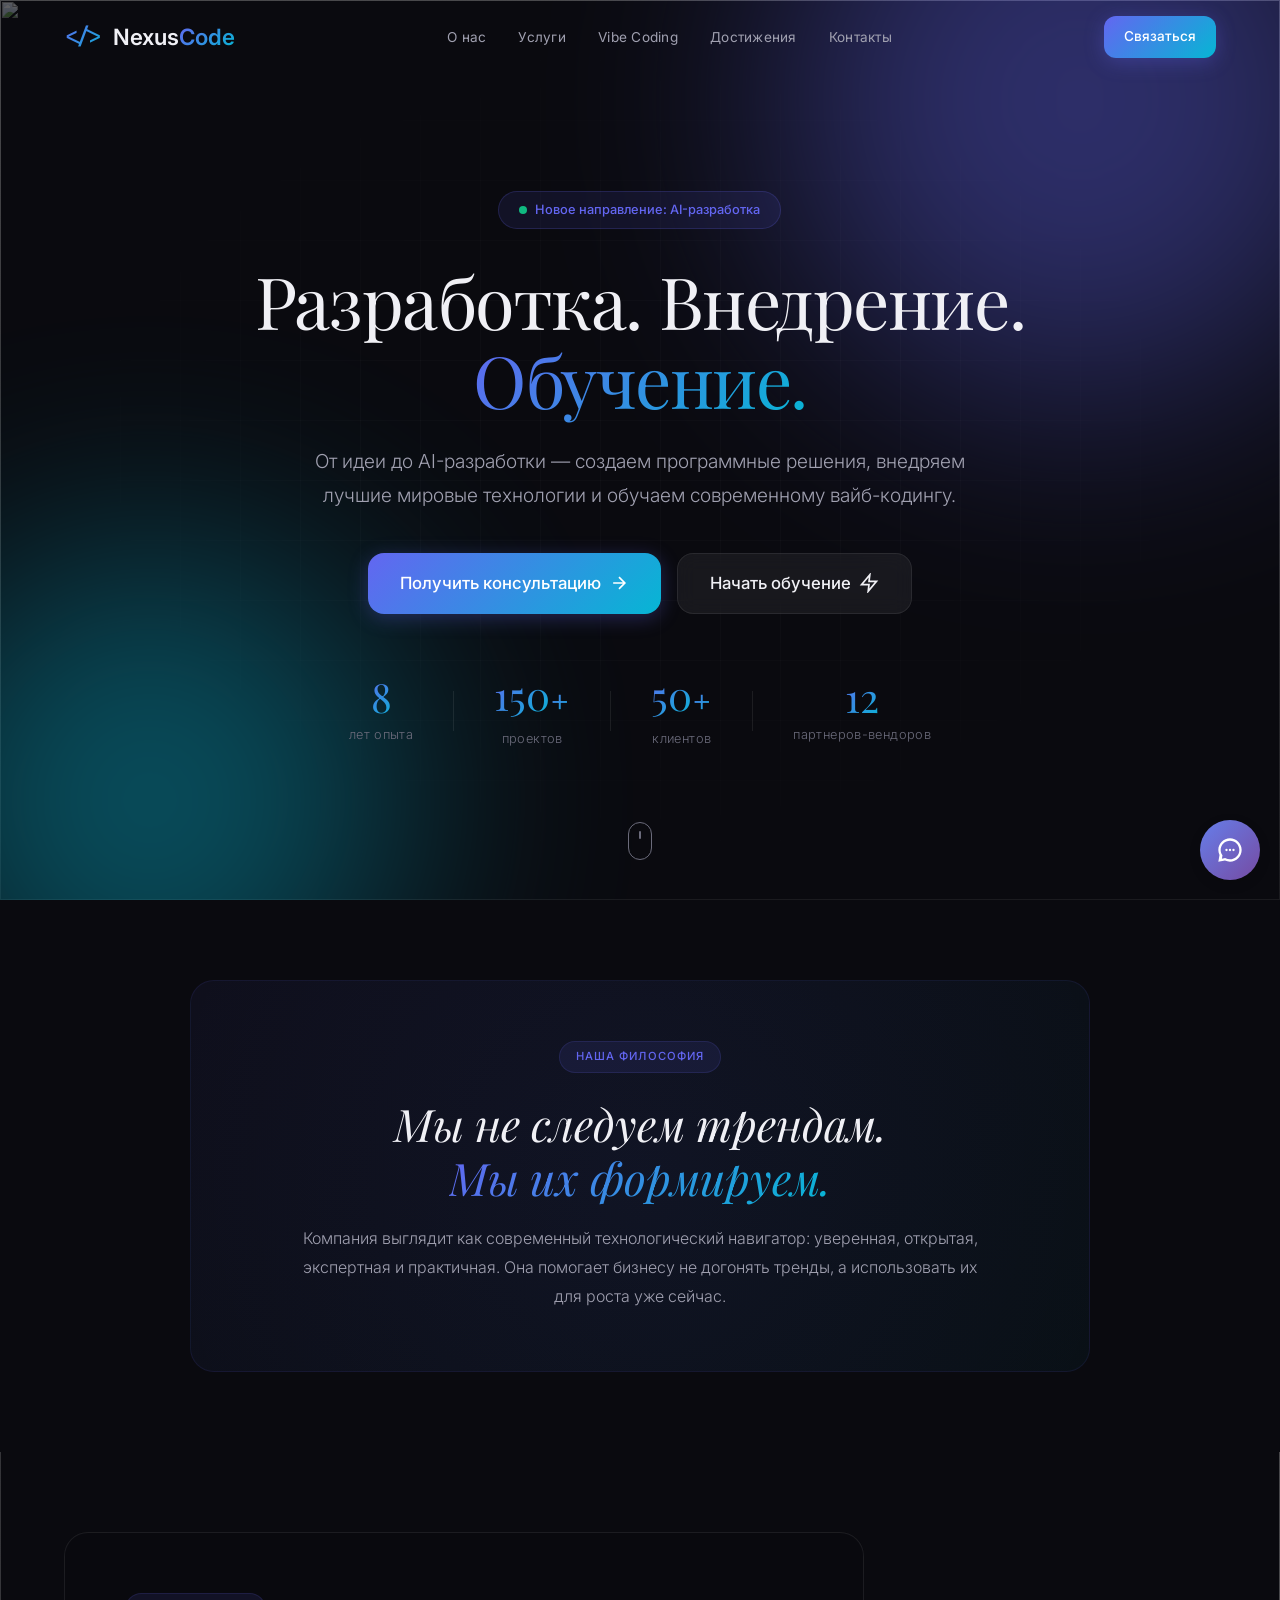
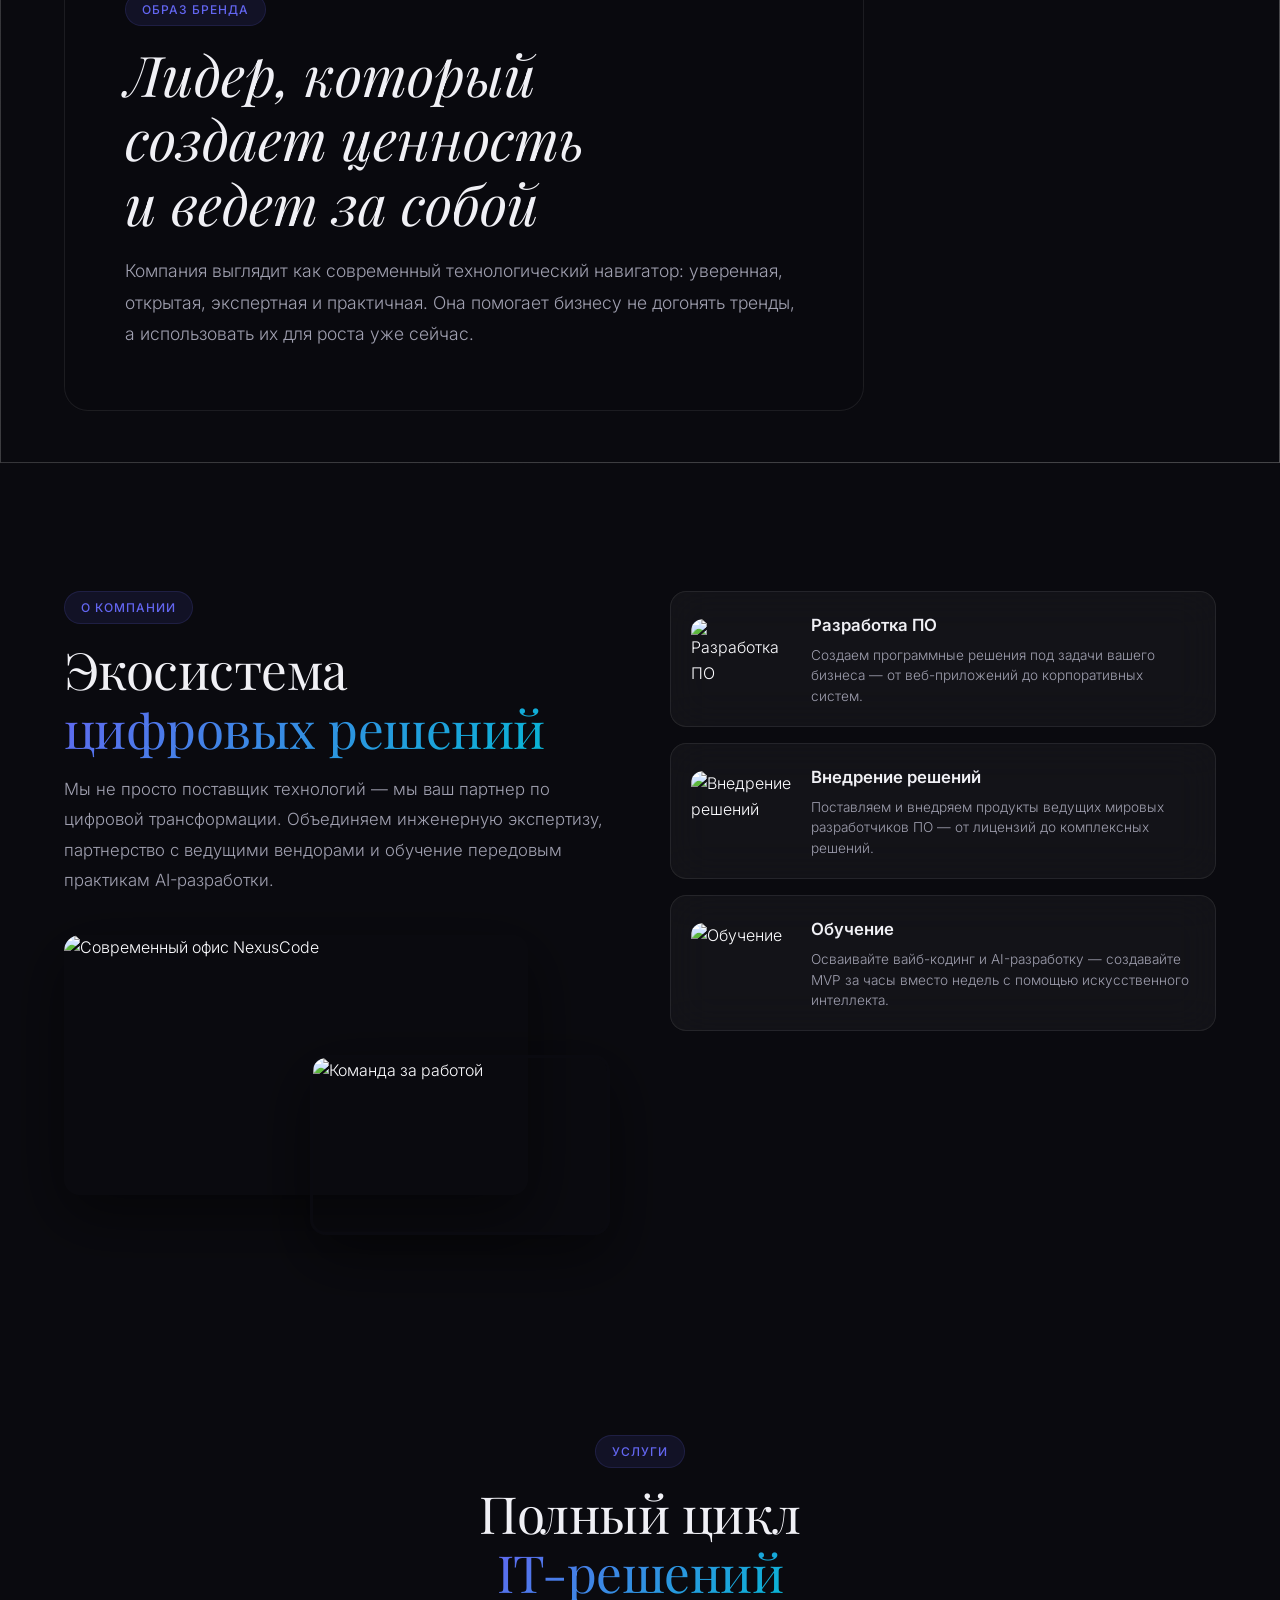
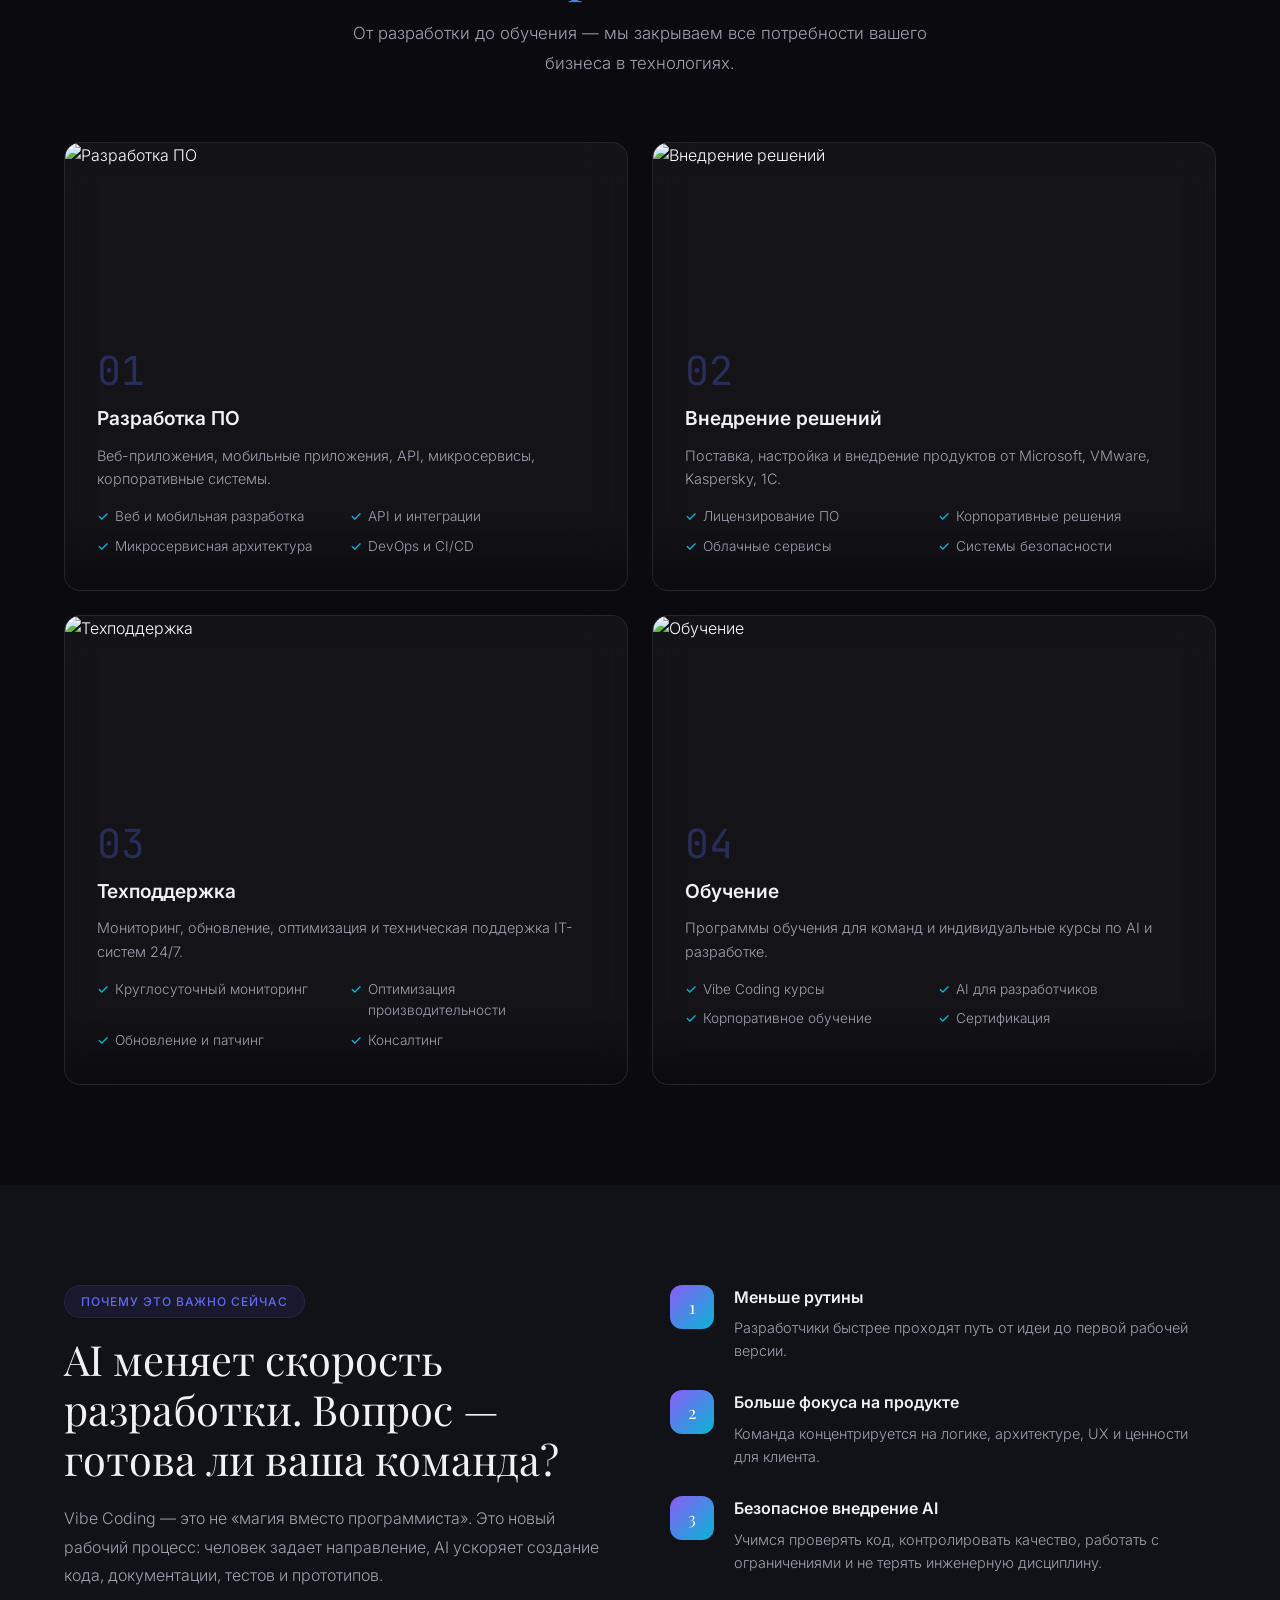
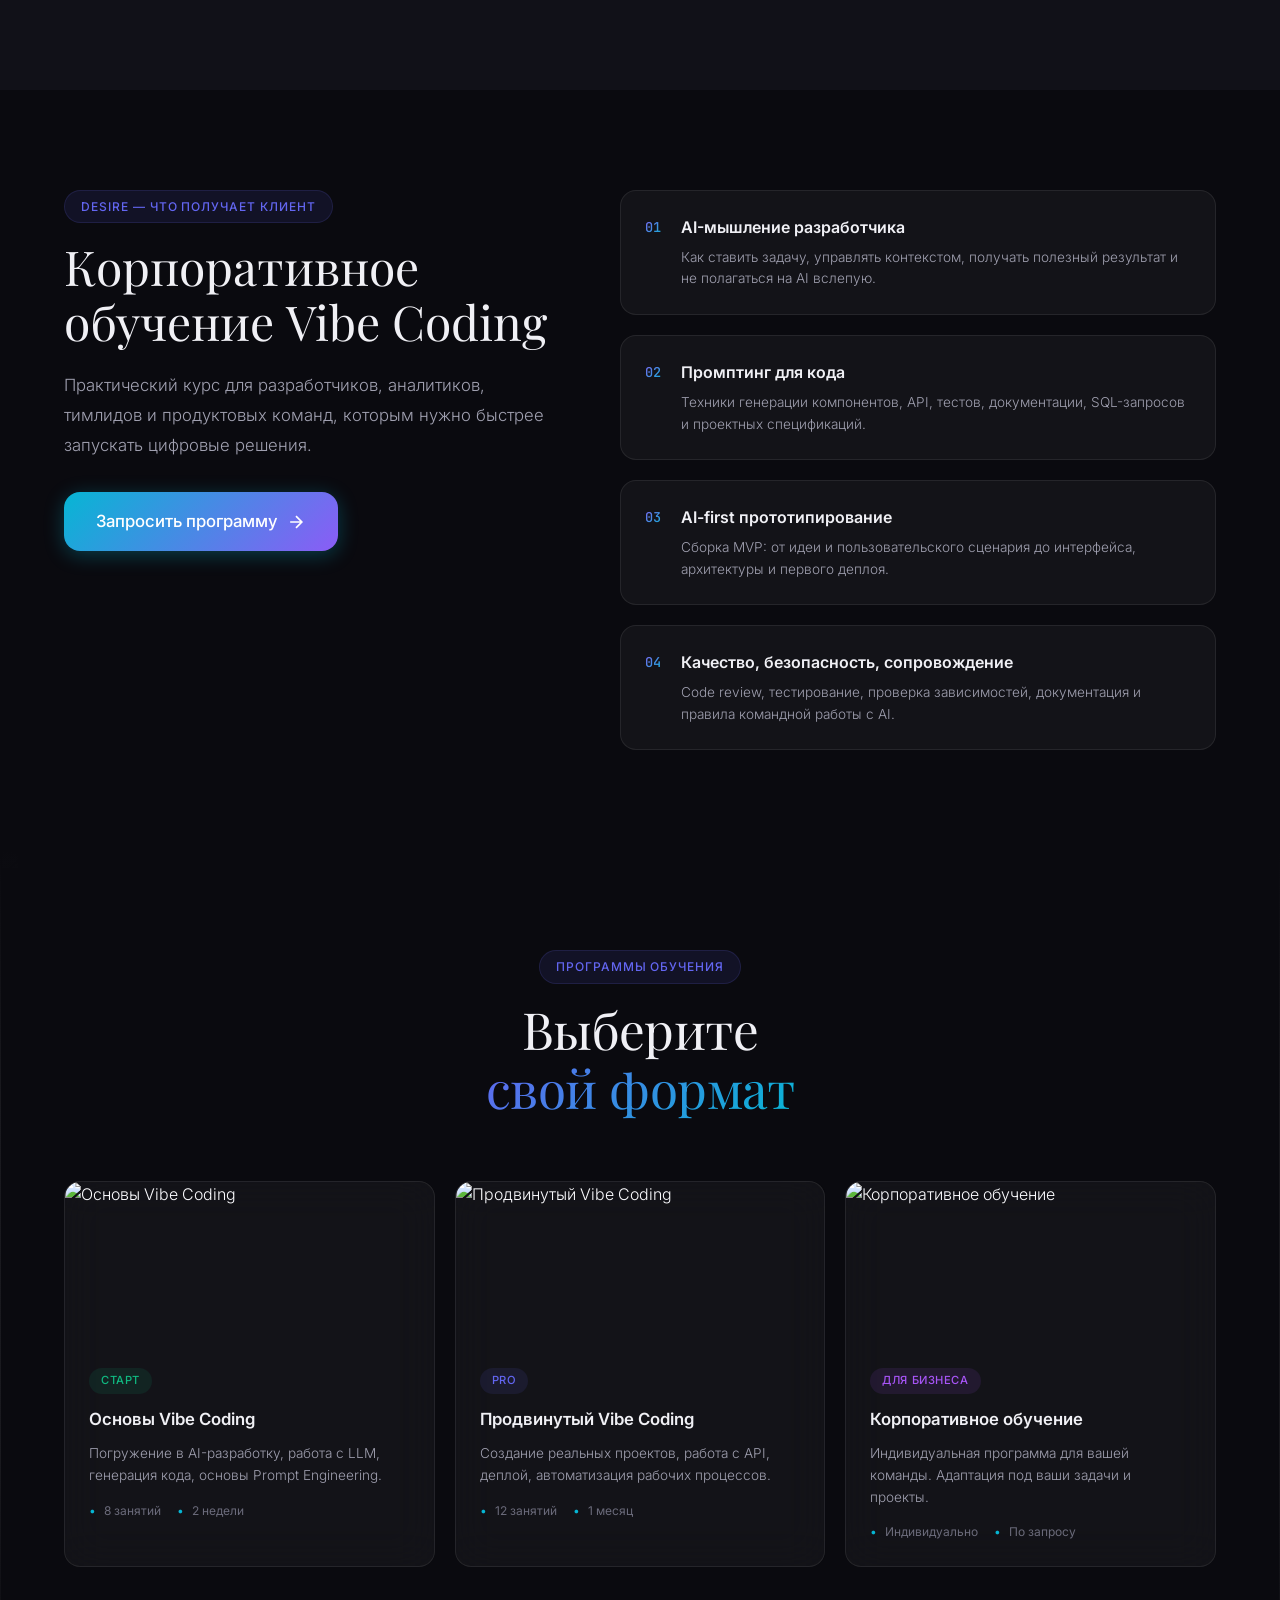
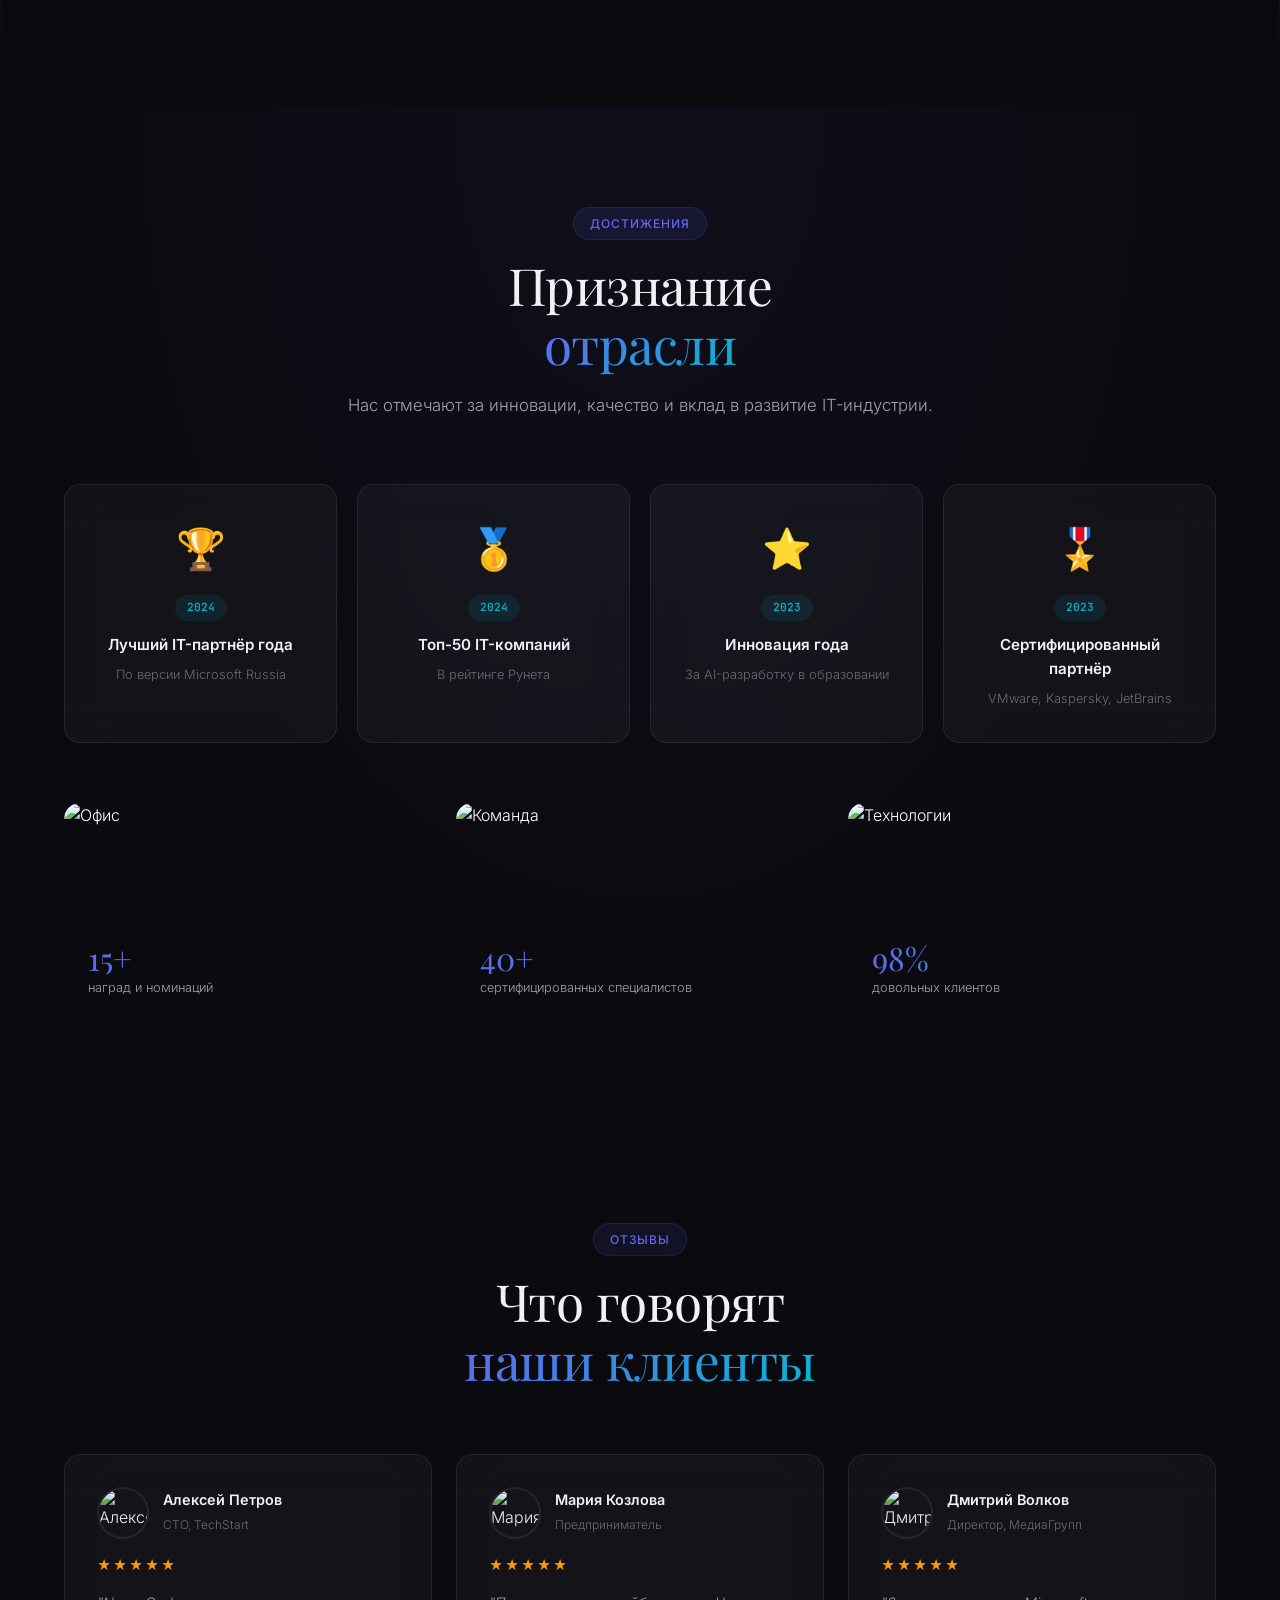
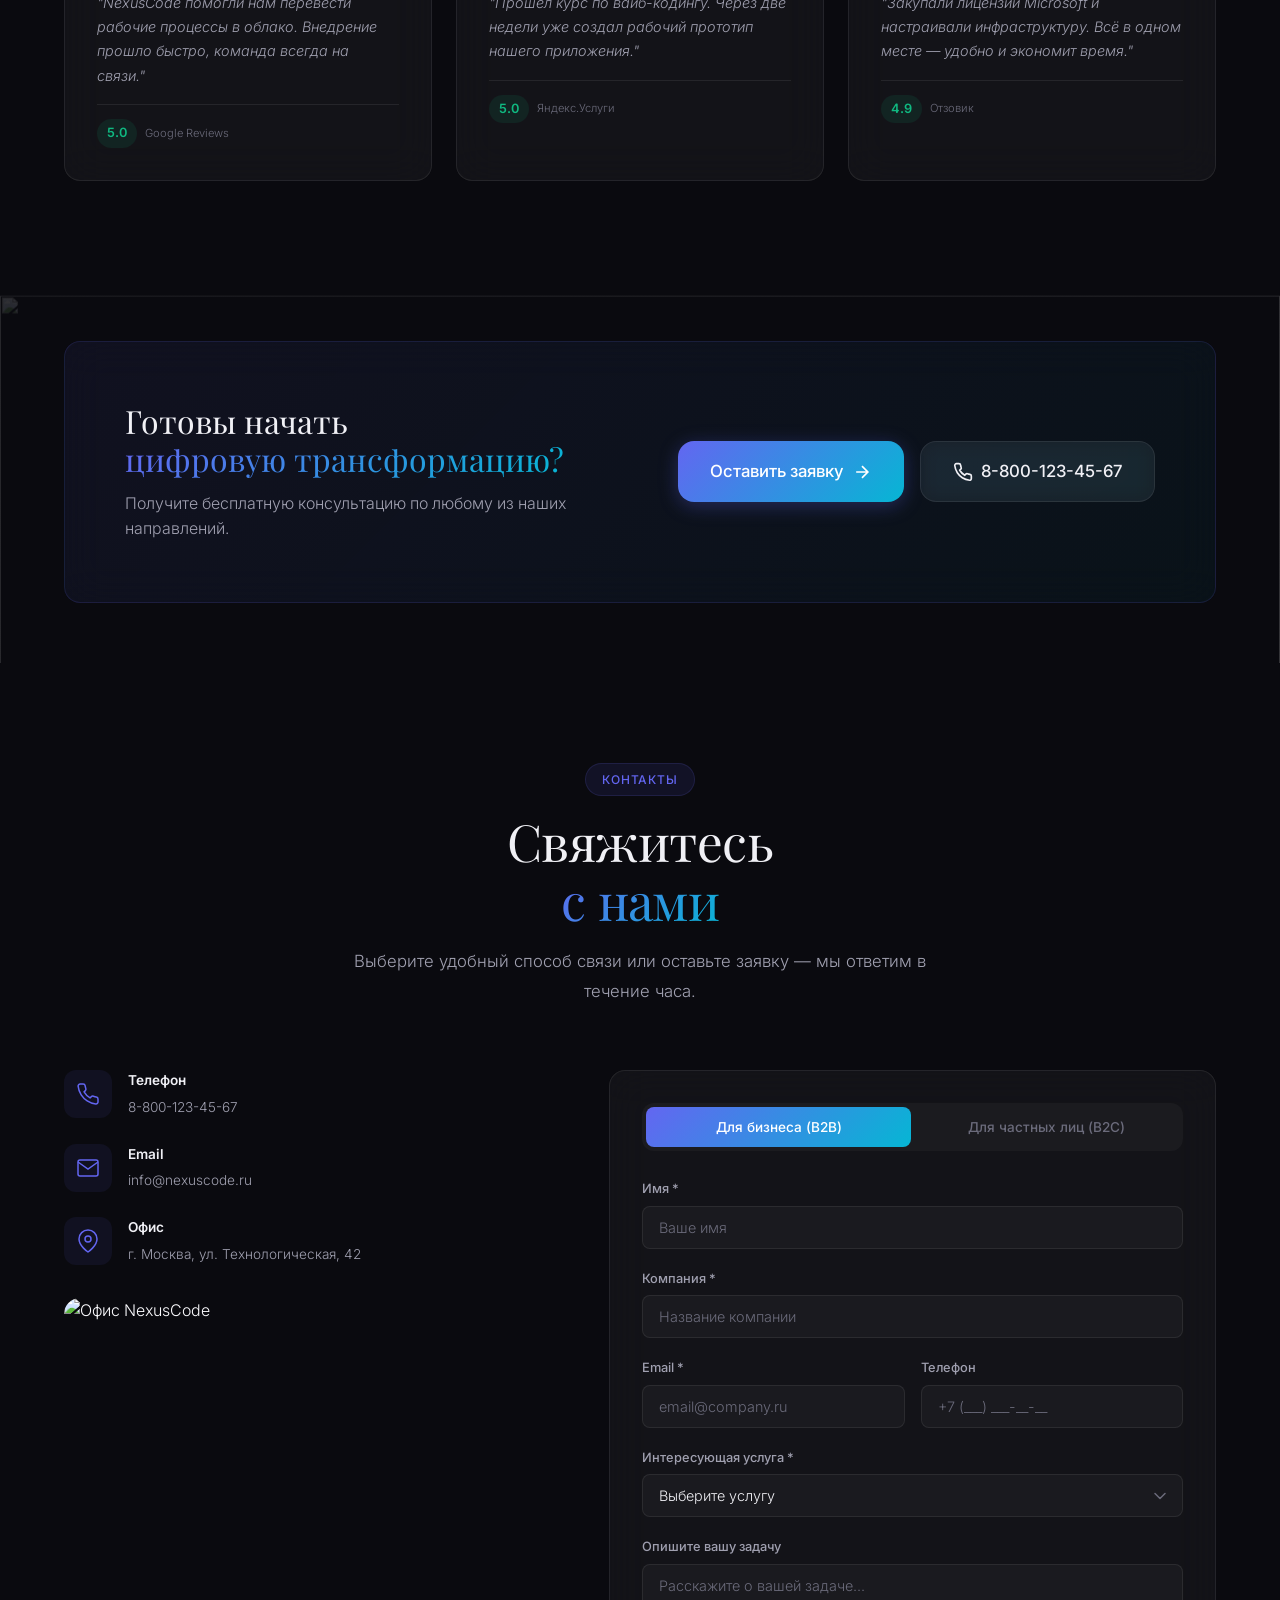
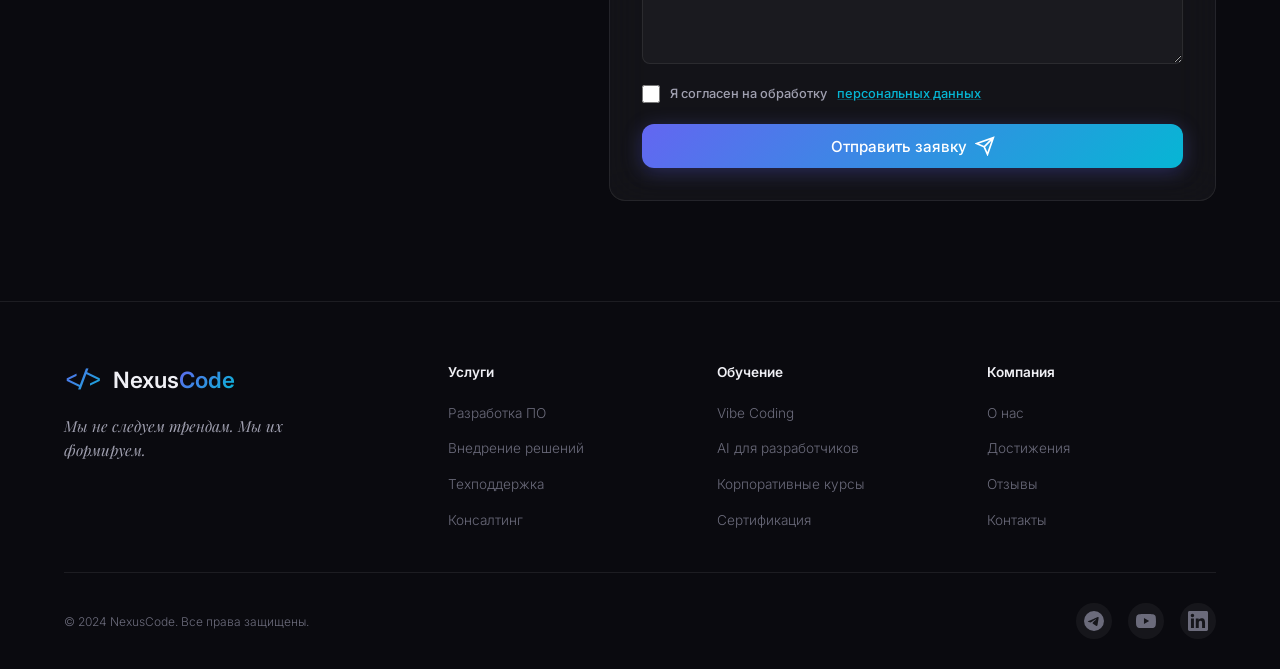
==== commit c65fa341: "feat: replace default landing page with NexusCode IT-landing and integrate chat widget" ====
--- a/sales_ai_bot/landing/index.html
+++ b/sales_ai_bot/landing/index.html
@@ -1,410 +1,934 @@
 <!DOCTYPE html>
 <html lang="ru">
 <head>
-    <meta charset="UTF-8">
-    <meta name="viewport" content="width=device-width, initial-scale=1.0">
-    <title>EcoClean — Биоразлагаемое моющее средство для семьи и природы</title>
-    <meta name="description" content="Экологичное моющее средство EcoClean. 100% биоразлагаемое, безопасное для детей и питомцев. Моет эффективно, без вреда для природы.">
-    <link rel="stylesheet" href="styles.css">
-    <link rel="preconnect" href="https://fonts.googleapis.com">
-    <link rel="preconnect" href="https://fonts.gstatic.com" crossorigin>
-    <link href="https://fonts.googleapis.com/css2?family=Nunito:wght@400;600;700;800;900&family=Inter:wght@400;500;600&display=swap" rel="stylesheet">
+  <meta charset="UTF-8">
+  <meta name="viewport" content="width=device-width, initial-scale=1.0">
+  <meta name="description" content="Разработка ПО, внедрение решений и обучение вайб-кодингу. От идеи до AI-разработки — создаем программные решения для вашего бизнеса.">
+  <title>NexusCode — Разработка. Внедрение. Обучение.</title>
+  <link rel="stylesheet" href="styles.css">
+  <link rel="preconnect" href="https://fonts.googleapis.com">
+  <link rel="preconnect" href="https://fonts.gstatic.com" crossorigin>
+  <link href="https://fonts.googleapis.com/css2?family=Inter:wght@300;400;500;600;700;800;900&family=JetBrains+Mono:wght@400;500;600&family=Playfair+Display:ital,wght@0,400;0,500;0,600;0,700;1,400;1,500&display=swap" rel="stylesheet">
 </head>
 <body>
-    <header class="header">
-        <div class="container">
-            <div class="header__inner">
-                <a href="#" class="logo">
-                    <span class="logo__icon">🌿</span>
-                    <span class="logo__text">EcoClean</span>
-                </a>
-                <button class="burger" aria-label="Меню">
-                    <span class="burger__line"></span>
-                    <span class="burger__line"></span>
-                    <span class="burger__line"></span>
-                </button>
-                <nav class="nav">
-                    <a href="#about" class="nav__link">О продукте</a>
-                    <a href="#benefits" class="nav__link">Почему мы</a>
-                    <a href="#reviews" class="nav__link">Отзывы</a>
-                </nav>
-                <a href="#order" class="btn btn--header">Заказать</a>
-            </div>
-        </div>
-        <div class="mobile-menu">
-            <a href="#about" class="mobile-menu__link">О продукте</a>
-            <a href="#benefits" class="mobile-menu__link">Почему мы</a>
-            <a href="#reviews" class="mobile-menu__link">Отзывы</a>
-            <a href="#order" class="btn btn--primary btn--full mobile-menu__btn">Заказать</a>
-        </div>
-    </header>
-
-    <main>
-        <section class="hero">
-            <div class="container">
-                <div class="hero__content">
-                    <div class="hero__text">
-                        <span class="hero__badge">🌱 100% биоразлагаемое</span>
-                        <h1 class="hero__title">Чистота, которая не оставляет следа</h1>
-                        <p class="hero__subtitle">Моющее средство, которое эффективно отмывает всё и безопасно для детей, питомцев и планеты. Без химии, фосфатов и компромиссов.</p>
-                        <div class="hero__actions">
-                            <a href="#order" class="btn btn--primary btn--large pulse-anim">Заказать со скидкой 31%</a>
-                            <a href="#about" class="btn btn--outline">Как это работает</a>
-                        </div>
-                        <div class="hero__trust">
-                            <span>3 500+ домохозяйств уже выбрали EcoClean</span>
-                        </div>
-                    </div>
-                    <div class="hero__image">
-                        <img src="https://images.unsplash.com/photo-1556228578-0d85b1a4d571?w=600&h=700&fit=crop" alt="Экологичное моющее средство EcoClean" loading="lazy">
-                        <div class="hero__badge-float">
-                            <span class="hero__badge-float-icon">🏆</span>
-                            <span>Выбор эко-семей 2025</span>
-                        </div>
-                    </div>
-                </div>
-            </div>
-            <div class="hero__wave">
-                <svg viewBox="0 0 1440 100" preserveAspectRatio="none"><path fill="#ffffff" d="M0,50 C360,100 1080,0 1440,50 L1440,100 L0,100 Z"/></svg>
-            </div>
-        </section>
-
-        <section class="problem" id="about">
-            <div class="container">
-                <div class="section-header">
-                    <span class="section-header__badge">Знакомая ситуация?</span>
-                    <h2 class="section-header__title">Бытовая химия — скрытая угроза в вашем доме</h2>
-                </div>
-                <div class="problem__grid">
-                    <div class="problem__card problem__card--bad">
-                        <div class="problem__card-icon">☠️</div>
-                        <h3 class="problem__card-title">Обычные средства</h3>
-                        <ul class="problem__list">
-                            <li>Содержат фосфаты и хлор</li>
-                            <li>Вызывают аллергию</li>
-                            <li>Токсичны для детей</li>
-                            <li>Загрязняют воду</li>
-                            <li>Не разлагаются годами</li>
-                        </ul>
-                    </div>
-                    <div class="problem__vs">
-                        <span>VS</span>
-                    </div>
-                    <div class="problem__card problem__card--good">
-                        <div class="problem__card-icon">🌿</div>
-                        <h3 class="problem__card-title">EcoClean</h3>
-                        <ul class="problem__list">
-                            <li>Растительные ПАВ</li>
-                            <li>Гипоаллергенно</li>
-                            <li>Безопасно с рождения</li>
-                            <li>Биоразлагаемое за 28 дней</li>
-                            <li>Эко-упаковка</li>
-                        </ul>
-                    </div>
-                </div>
-            </div>
-        </section>
-
-        <section class="benefits" id="benefits">
-            <div class="container">
-                <div class="section-header">
-                    <span class="section-header__badge">Преимущества</span>
-                    <h2 class="section-header__title">Почему EcoClean выбирают осознанные семьи</h2>
-                    <p class="section-header__subtitle">Создано для тех, кто не готов жертвовать эффективностью ради экологичности</p>
-                </div>
-                <div class="benefits__grid">
-                    <div class="benefit-card">
-                        <div class="benefit-card__icon-wrap">
-                            <span class="benefit-card__icon">🌱</span>
-                        </div>
-                        <h3 class="benefit-card__title">Полностью биоразлагаемое</h3>
-                        <p class="benefit-card__text">Формула распадается на натуральные компоненты за 28 дней — не загрязняет реки и не вредит экосистеме</p>
-                    </div>
-                    <div class="benefit-card">
-                        <div class="benefit-card__icon-wrap">
-                            <span class="benefit-card__icon">👶</span>
-                        </div>
-                        <h3 class="benefit-card__title">Безопасно для детей</h3>
-                        <p class="benefit-card__text">Можно мыть игрушки, пол в детской и посуду малыша — никакой химии, только натуральные компоненты</p>
-                    </div>
-                    <div class="benefit-card">
-                        <div class="benefit-card__icon-wrap">
-                            <span class="benefit-card__icon">💪</span>
-                        </div>
-                        <h3 class="benefit-card__title">Мощная очистка</h3>
-                        <p class="benefit-card__text">Справляется с жиром, известковым налётом и застарелыми пятнами — не уступает агрессивной химии</p>
-                    </div>
-                    <div class="benefit-card">
-                        <div class="benefit-card__icon-wrap">
-                            <span class="benefit-card__icon">🐕</span>
-                        </div>
-                        <h3 class="benefit-card__title">Безопасно для питомцев</h3>
-                        <p class="benefit-card__text">Не содержит токсичных веществ — можно убирать в доме, где живут кошки и собаки</p>
-                    </div>
-                    <div class="benefit-card">
-                        <div class="benefit-card__icon-wrap">
-                            <span class="benefit-card__icon">♻️</span>
-                        </div>
-                        <h3 class="benefit-card__title">Эко-упаковка</h3>
-                        <p class="benefit-card__text">Бутылка из переработанного пластика, этикетка из крафт-бумаги. После использования — в переработку</p>
-                    </div>
-                    <div class="benefit-card">
-                        <div class="benefit-card__icon-wrap">
-                            <span class="benefit-card__icon">🌸</span>
-                        </div>
-                        <h3 class="benefit-card__title">Натуральный аромат</h3>
-                        <p class="benefit-card__text">Эфирные масла лимона и мяты вместо синтетических отдушек — свежесть без головной боли</p>
-                    </div>
-                </div>
-            </div>
-        </section>
-
-        <section class="product">
-            <div class="container">
-                <div class="product__inner">
-                    <div class="product__image">
-                        <img src="https://images.unsplash.com/photo-1585421514284-efb74c2b69ba?w=500&h=650&fit=crop" alt="EcoClean моющее средство" loading="lazy">
-                    </div>
-                    <div class="product__info">
-                        <span class="section-header__badge">О продукте</span>
-                        <h2 class="product__title">EcoClean — чистота в гармонии с природой</h2>
-                        <p class="product__description">Создано на основе растительных поверхностно-активных веществ из кокосового масла и кукурузного крахмала. Эффективно очищает любые поверхности, не оставляет разводов и полностью безопасно для здоровья.</p>
-                        <ul class="product__features">
-                            <li class="product__feature">
-                                <span class="product__feature-icon"></span>
-                                Универсальное: кухня, ванная, полы, мебель
-                            </li>
-                            <li class="product__feature">
-                                <span class="product__feature-icon"></span>
-                                Концентрат — одной бутылки хватает на 3 месяца
-                            </li>
-                            <li class="product__feature">
-                                <span class="product__feature-icon"></span>
-                                Не оставляет разводов и химического запаха
-                            </li>
-                            <li class="product__feature">
-                                <span class="product__feature-icon"></span>
-                                Протестировано дерматологами
-                            </li>
-                        </ul>
-                        <div class="product__price-group">
-                            <div class="product__price">
-                                <span class="product__price-current">890 ₽</span>
-                                <span class="product__price-old">1 290 ₽</span>
-                                <span class="product__price-badge">−31%</span>
-                            </div>
-                            <p class="product__price-note">При заказе от 2 шт — бесплатная доставка</p>
-                        </div>
-                        <a href="#order" class="btn btn--primary btn--large">Заказать EcoClean</a>
-                    </div>
-                </div>
-            </div>
-        </section>
-
-        <section class="usage">
-            <div class="container">
-                <div class="section-header">
-                    <span class="section-header__badge">Как использовать</span>
-                    <h2 class="section-header__title">Всё просто: распылил — вытер — дом чистый</h2>
-                </div>
-                <div class="usage__steps">
-                    <div class="usage__step">
-                        <div class="usage__step-num">1</div>
-                        <div class="usage__step-icon">💧</div>
-                        <h3 class="usage__step-title">Нанеси</h3>
-                        <p class="usage__step-text">Распыли средство на поверхность или нанеси на губку</p>
-                    </div>
-                    <div class="usage__step">
-                        <div class="usage__step-num">2</div>
-                        <div class="usage__step-icon">🧽</div>
-                        <h3 class="usage__step-title">Потри</h3>
-                        <p class="usage__step-text">Протри поверхность — средство сразу начинает работать</p>
-                    </div>
-                    <div class="usage__step">
-                        <div class="usage__step-num">3</div>
-                        <div class="usage__step-icon">✨</div>
-                        <h3 class="usage__step-title">Наслаждайся</h3>
-                        <p class="usage__step-text">Чистая поверхность без разводов и химического запаха</p>
-                    </div>
-                </div>
-            </div>
-        </section>
-
-        <section class="reviews" id="reviews">
-            <div class="container">
-                <div class="section-header">
-                    <span class="section-header__badge">Отзывы</span>
-                    <h2 class="section-header__title">Что говорят наши покупатели</h2>
-                    <p class="section-header__subtitle">Более 3 500 семей уже перешли на EcoClean. Вот что они рассказывают.</p>
-                </div>
-                <div class="reviews__grid">
-                    <div class="review-card">
-                        <div class="review-card__stars">★★★★★</div>
-                        <blockquote class="review-card__text">«Давно искала безопасное средство для уборки. После рождения дочки перешла на EcoClean — и теперь спокойна. Отмывает всё, пахнет натурально, кожа рук не сохнет. Рекомендую!»</blockquote>
-                        <div class="review-card__author">
-                            <div class="review-card__avatar" style="background:#2D7A3A">А</div>
-                            <div class="review-card__info">
-                                <cite class="review-card__name">Анастасия К.</cite>
-                                <span class="review-card__role">Мама двоих детей</span>
-                            </div>
-                        </div>
-                    </div>
-                    <div class="review-card">
-                        <div class="review-card__stars">★★★★★</div>
-                        <blockquote class="review-card__text">«Перешли на эко-средства полгода назад. EcoClean — лучший из всех. Жир на кухне оттирает идеально, при этом без едкого запаха. И цена приятно удивила за такое качество.»</blockquote>
-                        <div class="review-card__author">
-                            <div class="review-card__avatar" style="background:#1F5C2A">М</div>
-                            <div class="review-card__info">
-                                <cite class="review-card__name">Михаил Д.</cite>
-                                <span class="review-card__role">Владелец квартиры</span>
-                            </div>
-                        </div>
-                    </div>
-                    <div class="review-card">
-                        <div class="review-card__stars">★★★★★</div>
-                        <blockquote class="review-card__text">«У меня сильная аллергия на бытовую химию — постоянно чихала и кашляла. С EcoClean наконец-то могу убираться в респираторе. Кожа рук перестала шелушиться. Спасибо!»</blockquote>
-                        <div class="review-card__author">
-                            <div class="review-card__avatar" style="background:#3E8E41">Е</div>
-                            <div class="review-card__info">
-                                <cite class="review-card__name">Елена С.</cite>
-                                <span class="review-card__role">Аллергик</span>
-                            </div>
-                        </div>
-                    </div>
-                </div>
-                <div class="reviews__stats">
-                    <div class="reviews__stat">
-                        <span class="reviews__stat-number">4.9</span>
-                        <span class="reviews__stat-label">средняя оценка</span>
-                    </div>
-                    <div class="reviews__stat">
-                        <span class="reviews__stat-number">3 500+</span>
-                        <span class="reviews__stat-label">довольных семей</span>
-                    </div>
-                    <div class="reviews__stat">
-                        <span class="reviews__stat-number">97%</span>
-                        <span class="reviews__stat-label">рекомендуют друзьям</span>
-                    </div>
-                </div>
-            </div>
-        </section>
-
-        <section class="cta" id="order">
-            <div class="container">
-                <div class="cta__inner">
-                    <div class="cta__content">
-                        <span class="cta__badge">🔥 Акция до конца недели</span>
-                        <h2 class="cta__title">Сделайте свой дом безопасным уже сегодня</h2>
-                        <p class="cta__text">Закажите EcoClean прямо сейчас и получите <strong>скидку 31%</strong> на первый заказ. Бесплатная доставка при заказе от 2 штук.</p>
-                        <form class="cta__form" id="orderForm">
-                            <input type="text" class="cta__input" placeholder="Ваше имя" required autocomplete="name">
-                            <input type="tel" class="cta__input" placeholder="Номер телефона" required autocomplete="tel">
-                            <div class="cta__select-wrap">
-                                <select class="cta__select" required>
-                                    <option value="" disabled selected>Количество</option>
-                                    <option value="1">1 шт — 890 ₽</option>
-                                    <option value="2">2 шт — 1 780 ₽ (бесплатная доставка)</option>
-                                    <option value="3">3 шт — 2 670 ₽ (бесплатная доставка)</option>
-                                </select>
-                            </div>
-                            <button type="submit" class="btn btn--primary btn--large btn--full btn--cta">Заказать со скидкой</button>
-                        </form>
-                        <div class="cta__guarantee">
-                            <span>🛡️</span>
-                            <span>Гарантия качества: вернём деньги, если средство вам не подойдёт</span>
-                        </div>
-                    </div>
-                    <div class="cta__image">
-                        <img src="https://images.unsplash.com/photo-1583947215259-38e31be8751f?w=400&h=500&fit=crop" alt="Чистый дом с EcoClean" loading="lazy">
-                    </div>
-                </div>
-            </div>
-        </section>
-    </main>
-
-    <footer class="footer">
-        <div class="container">
-            <div class="footer__inner">
-                <div class="footer__brand">
-                    <a href="#" class="logo">
-                        <span class="logo__icon">🌿</span>
-                        <span class="logo__text">EcoClean</span>
-                    </a>
-                    <p class="footer__tagline">Чистота в гармонии с природой</p>
-                    <div class="footer__social">
-                        <a href="#" aria-label="Telegram">📱 Telegram</a>
-                        <a href="#" aria-label="WhatsApp">💬 WhatsApp</a>
-                        <a href="#" aria-label="Instagram">📷 Instagram</a>
-                    </div>
-                </div>
-                <div class="footer__links">
-                    <h4>Навигация</h4>
-                    <a href="#about">О продукте</a>
-                    <a href="#benefits">Преимущества</a>
-                    <a href="#reviews">Отзывы</a>
-                    <a href="#order">Заказать</a>
-                </div>
-                <div class="footer__contact">
-                    <h4>Контакты</h4>
-                    <p>support@ecoclean.ru</p>
-                    <p>+7 (800) 123-45-67</p>
-                    <p>пн-пт: 9:00 — 19:00</p>
-                </div>
-            </div>
-            <div class="footer__bottom">
-                <p>© 2026 EcoClean. Все права защищены.</p>
-                <p>Сделано с заботой о вашей семье и планете 🌍</p>
-            </div>
-        </div>
-    </footer>
-
-    <div class="toast" id="toast">
-        <div class="toast__icon">✅</div>
-        <div class="toast__text">Спасибо! Мы свяжемся с вами в ближайшее время.</div>
-    </div>
-
-    <script>
-        const burger = document.querySelector('.burger');
-        const mobileMenu = document.querySelector('.mobile-menu');
-        burger.addEventListener('click', () => {
-            burger.classList.toggle('burger--active');
-            mobileMenu.classList.toggle('mobile-menu--active');
-            document.body.classList.toggle('no-scroll');
+  <!-- Navigation -->
+  <nav class="navbar" id="navbar">
+    <div class="container nav-container">
+      <a href="#" class="logo">
+        <span class="logo-icon">&lt;/&gt;</span>
+        <span class="logo-text">Nexus<span class="accent">Code</span></span>
+      </a>
+      <ul class="nav-links" id="navLinks">
+        <li><a href="#about">О нас</a></li>
+        <li><a href="#services">Услуги</a></li>
+        <li><a href="#vibe-coding">Vibe Coding</a></li>
+        <li><a href="#awards">Достижения</a></li>
+        <li><a href="#contacts">Контакты</a></li>
+      </ul>
+      <a href="#contacts" class="btn btn-primary nav-cta">Связаться</a>
+      <button class="burger" id="burger" aria-label="Меню">
+        <span></span><span></span><span></span>
+      </button>
+    </div>
+  </nav>
+
+  <!-- Hero Section - ATTENTION -->
+  <section class="hero" id="hero">
+    <div class="hero-bg">
+      <img src="https://images.unsplash.com/photo-1522071820081-009f0129c71c?w=1920&q=80" alt="" class="hero-bg-img" loading="eager">
+      <div class="hero-overlay"></div>
+      <div class="gradient-orb orb-1"></div>
+      <div class="gradient-orb orb-2"></div>
+      <div class="grid-overlay"></div>
+    </div>
+    <div class="container hero-content">
+      <div class="hero-badge animate-on-scroll">
+        <span class="badge-dot"></span>
+        Новое направление: AI-разработка
+      </div>
+      <h1 class="hero-title animate-on-scroll">
+        Разработка. Внедрение.<br>
+        <span class="gradient-text">Обучение.</span>
+      </h1>
+      <p class="hero-subtitle animate-on-scroll">
+        От идеи до AI-разработки — создаем программные решения, внедряем лучшие мировые технологии и обучаем современному вайб-кодингу.
+      </p>
+      <div class="hero-buttons animate-on-scroll">
+        <a href="#contacts" class="btn btn-primary btn-lg">
+          Получить консультацию
+          <svg width="20" height="20" viewBox="0 0 24 24" fill="none" stroke="currentColor" stroke-width="2">
+            <path d="M5 12h14M12 5l7 7-7 7"/>
+          </svg>
+        </a>
+        <a href="#vibe-coding" class="btn btn-secondary btn-lg">
+          Начать обучение
+          <svg width="20" height="20" viewBox="0 0 24 24" fill="none" stroke="currentColor" stroke-width="2">
+            <path d="M13 2L3 14h9l-1 8 10-12h-9l1-8z"/>
+          </svg>
+        </a>
+      </div>
+      <div class="hero-stats animate-on-scroll">
+        <div class="stat">
+          <span class="stat-number" data-target="8">0</span>
+          <span class="stat-label">лет опыта</span>
+        </div>
+        <div class="stat-divider"></div>
+        <div class="stat">
+          <span class="stat-number" data-target="150">0</span><span class="stat-suffix">+</span>
+          <span class="stat-label">проектов</span>
+        </div>
+        <div class="stat-divider"></div>
+        <div class="stat">
+          <span class="stat-number" data-target="50">0</span><span class="stat-suffix">+</span>
+          <span class="stat-label">клиентов</span>
+        </div>
+        <div class="stat-divider"></div>
+        <div class="stat">
+          <span class="stat-number" data-target="12">0</span>
+          <span class="stat-label">партнеров-вендоров</span>
+        </div>
+      </div>
+    </div>
+    <div class="scroll-indicator">
+      <div class="mouse">
+        <div class="wheel"></div>
+      </div>
+    </div>
+  </section>
+
+  <!-- MOTO Section -->
+  <section class="section moto-section">
+    <div class="container">
+      <div class="moto-block animate-on-scroll">
+        <span class="moto-label">Наша философия</span>
+        <h2 class="moto-title">
+          Мы не следуем трендам.<br>
+          <span class="moto-accent">Мы их формируем.</span>
+        </h2>
+        <p class="moto-desc">Компания выглядит как современный технологический навигатор: уверенная, открытая, экспертная и практичная. Она помогает бизнесу не догонять тренды, а использовать их для роста уже сейчас.</p>
+      </div>
+    </div>
+  </section>
+
+  <!-- Brand Image Section -->
+  <section class="section brand-section">
+    <div class="brand-bg">
+      <img src="https://images.unsplash.com/photo-1497366216548-37526070297c?w=1920&q=80" alt="" class="brand-bg-img" loading="lazy">
+      <div class="brand-overlay"></div>
+    </div>
+    <div class="container">
+      <div class="brand-content animate-on-scroll">
+        <span class="section-tag">Образ бренда</span>
+        <h2 class="brand-title">Лидер, который<br>создает ценность<br>и ведет за собой</h2>
+        <p class="brand-desc">Компания выглядит как современный технологический навигатор: уверенная, открытая, экспертная и практичная. Она помогает бизнесу не догонять тренды, а использовать их для роста уже сейчас.</p>
+      </div>
+    </div>
+  </section>
+
+  <!-- About Section - INTEREST -->
+  <section class="section about" id="about">
+    <div class="container">
+      <div class="about-layout">
+        <div class="about-text">
+          <span class="section-tag animate-on-scroll">О компании</span>
+          <h2 class="section-title animate-on-scroll">Экосистема<br><span class="gradient-text">цифровых решений</span></h2>
+          <p class="section-desc animate-on-scroll">Мы не просто поставщик технологий — мы ваш партнер по цифровой трансформации. Объединяем инженерную экспертизу, партнерство с ведущими вендорами и обучение передовым практикам AI-разработки.</p>
+          <div class="about-image-collage animate-on-scroll">
+            <img src="https://images.unsplash.com/photo-1497366216548-37526070297c?w=600&q=80" alt="Современный офис NexusCode" class="collage-img collage-main">
+            <img src="https://images.unsplash.com/photo-1553877522-43269d4ea984?w=400&q=80" alt="Команда за работой" class="collage-img collage-side">
+          </div>
+        </div>
+        <div class="about-cards-col">
+          <div class="about-card glass-card animate-on-scroll">
+            <div class="about-card-img">
+              <img src="https://images.unsplash.com/photo-1461749280684-dccba630e2f6?w=400&q=80" alt="Разработка ПО">
+            </div>
+            <div class="about-card-content">
+              <h3>Разработка ПО</h3>
+              <p>Создаем программные решения под задачи вашего бизнеса — от веб-приложений до корпоративных систем.</p>
+            </div>
+          </div>
+          <div class="about-card glass-card animate-on-scroll">
+            <div class="about-card-img">
+              <img src="https://images.unsplash.com/photo-1558494949-ef010cbdcc31?w=400&q=80" alt="Внедрение решений">
+            </div>
+            <div class="about-card-content">
+              <h3>Внедрение решений</h3>
+              <p>Поставляем и внедряем продукты ведущих мировых разработчиков ПО — от лицензий до комплексных решений.</p>
+            </div>
+          </div>
+          <div class="about-card glass-card animate-on-scroll">
+            <div class="about-card-img">
+              <img src="https://images.unsplash.com/photo-1531482615713-2afd69097998?w=400&q=80" alt="Обучение">
+            </div>
+            <div class="about-card-content">
+              <h3>Обучение</h3>
+              <p>Осваивайте вайб-кодинг и AI-разработку — создавайте MVP за часы вместо недель с помощью искусственного интеллекта.</p>
+            </div>
+          </div>
+        </div>
+      </div>
+    </div>
+  </section>
+
+  <!-- Services Section -->
+  <section class="section services" id="services">
+    <div class="container">
+      <div class="section-header animate-on-scroll">
+        <span class="section-tag">Услуги</span>
+        <h2 class="section-title">Полный цикл<br><span class="gradient-text">IT-решений</span></h2>
+        <p class="section-desc">От разработки до обучения — мы закрываем все потребности вашего бизнеса в технологиях.</p>
+      </div>
+      <div class="services-grid">
+        <div class="service-card glass-card animate-on-scroll">
+          <div class="service-card-img">
+            <img src="https://images.unsplash.com/photo-1555066931-4365d14bab8c?w=600&q=80" alt="Разработка ПО">
+          </div>
+          <div class="service-card-body">
+            <div class="service-number">01</div>
+            <h3>Разработка ПО</h3>
+            <p>Веб-приложения, мобильные приложения, API, микросервисы, корпоративные системы.</p>
+            <ul class="service-features">
+              <li>Веб и мобильная разработка</li>
+              <li>API и интеграции</li>
+              <li>Микросервисная архитектура</li>
+              <li>DevOps и CI/CD</li>
+            </ul>
+          </div>
+        </div>
+        <div class="service-card glass-card animate-on-scroll">
+          <div class="service-card-img">
+            <img src="https://images.unsplash.com/photo-1551288049-bebda4e38f71?w=600&q=80" alt="Внедрение решений">
+          </div>
+          <div class="service-card-body">
+            <div class="service-number">02</div>
+            <h3>Внедрение решений</h3>
+            <p>Поставка, настройка и внедрение продуктов от Microsoft, VMware, Kaspersky, 1С.</p>
+            <ul class="service-features">
+              <li>Лицензирование ПО</li>
+              <li>Корпоративные решения</li>
+              <li>Облачные сервисы</li>
+              <li>Системы безопасности</li>
+            </ul>
+          </div>
+        </div>
+        <div class="service-card glass-card animate-on-scroll">
+          <div class="service-card-img">
+            <img src="https://images.unsplash.com/photo-1516321318423-f06f85e504b3?w=600&q=80" alt="Техподдержка">
+          </div>
+          <div class="service-card-body">
+            <div class="service-number">03</div>
+            <h3>Техподдержка</h3>
+            <p>Мониторинг, обновление, оптимизация и техническая поддержка IT-систем 24/7.</p>
+            <ul class="service-features">
+              <li>Круглосуточный мониторинг</li>
+              <li>Оптимизация производительности</li>
+              <li>Обновление и патчинг</li>
+              <li>Консалтинг</li>
+            </ul>
+          </div>
+        </div>
+        <div class="service-card glass-card animate-on-scroll">
+          <div class="service-card-img">
+            <img src="https://images.unsplash.com/photo-1524178232363-1fb2b075b655?w=600&q=80" alt="Обучение">
+          </div>
+          <div class="service-card-body">
+            <div class="service-number">04</div>
+            <h3>Обучение</h3>
+            <p>Программы обучения для команд и индивидуальные курсы по AI и разработке.</p>
+            <ul class="service-features">
+              <li>Vibe Coding курсы</li>
+              <li>AI для разработчиков</li>
+              <li>Корпоративное обучение</li>
+              <li>Сертификация</li>
+            </ul>
+          </div>
+        </div>
+      </div>
+    </div>
+  </section>
+
+  <!-- Vibe Coding — Interest Section -->
+  <section class="section vibe-interest">
+    <div class="container">
+      <div class="vibe-interest-layout">
+        <div class="vibe-interest-text animate-on-scroll">
+          <span class="section-tag">Почему это важно сейчас</span>
+          <h2 class="vibe-interest-title">AI меняет скорость разработки. Вопрос — готова ли ваша команда?</h2>
+          <p class="vibe-interest-desc">Vibe Coding — это не «магия вместо программиста». Это новый рабочий процесс: человек задает направление, AI ускоряет создание кода, документации, тестов и прототипов.</p>
+        </div>
+        <div class="vibe-interest-points animate-on-scroll">
+          <div class="vibe-point">
+            <div class="vibe-point-num">1</div>
+            <div class="vibe-point-content">
+              <h4>Меньше рутины</h4>
+              <p>Разработчики быстрее проходят путь от идеи до первой рабочей версии.</p>
+            </div>
+          </div>
+          <div class="vibe-point">
+            <div class="vibe-point-num">2</div>
+            <div class="vibe-point-content">
+              <h4>Больше фокуса на продукте</h4>
+              <p>Команда концентрируется на логике, архитектуре, UX и ценности для клиента.</p>
+            </div>
+          </div>
+          <div class="vibe-point">
+            <div class="vibe-point-num">3</div>
+            <div class="vibe-point-content">
+              <h4>Безопасное внедрение AI</h4>
+              <p>Учимся проверять код, контролировать качество, работать с ограничениями и не терять инженерную дисциплину.</p>
+            </div>
+          </div>
+        </div>
+      </div>
+    </div>
+  </section>
+
+  <!-- Vibe Coding — Desire Section (Corporate Training) -->
+  <section class="section vibe-corporate" id="vibe-coding">
+    <div class="container">
+      <div class="vibe-corp-layout">
+        <div class="vibe-corp-info animate-on-scroll">
+          <span class="section-tag">Desire — что получает клиент</span>
+          <h2 class="vibe-corp-title">Корпоративное обучение Vibe Coding</h2>
+          <p class="vibe-corp-desc">Практический курс для разработчиков, аналитиков, тимлидов и продуктовых команд, которым нужно быстрее запускать цифровые решения.</p>
+          <a href="#contacts" class="btn btn-accent btn-lg">
+            Запросить программу
+            <svg width="20" height="20" viewBox="0 0 24 24" fill="none" stroke="currentColor" stroke-width="2">
+              <path d="M5 12h14M12 5l7 7-7 7"/>
+            </svg>
+          </a>
+        </div>
+        <div class="vibe-corp-modules animate-on-scroll">
+          <div class="module-card">
+            <div class="module-num">01</div>
+            <div class="module-content">
+              <h4>AI-мышление разработчика</h4>
+              <p>Как ставить задачу, управлять контекстом, получать полезный результат и не полагаться на AI вслепую.</p>
+            </div>
+          </div>
+          <div class="module-card">
+            <div class="module-num">02</div>
+            <div class="module-content">
+              <h4>Промптинг для кода</h4>
+              <p>Техники генерации компонентов, API, тестов, документации, SQL-запросов и проектных спецификаций.</p>
+            </div>
+          </div>
+          <div class="module-card">
+            <div class="module-num">03</div>
+            <div class="module-content">
+              <h4>AI-first прототипирование</h4>
+              <p>Сборка MVP: от идеи и пользовательского сценария до интерфейса, архитектуры и первого деплоя.</p>
+            </div>
+          </div>
+          <div class="module-card">
+            <div class="module-num">04</div>
+            <div class="module-content">
+              <h4>Качество, безопасность, сопровождение</h4>
+              <p>Code review, тестирование, проверка зависимостей, документация и правила командной работы с AI.</p>
+            </div>
+          </div>
+        </div>
+      </div>
+    </div>
+  </section>
+
+  <!-- Vibe Coding — Courses -->
+  <section class="section vibe-courses-section">
+    <div class="vibe-bg">
+      <img src="https://images.unsplash.com/photo-1531482615713-2afd69097998?w=1920&q=80" alt="" class="vibe-bg-img" loading="lazy">
+      <div class="vibe-overlay"></div>
+    </div>
+    <div class="container">
+      <div class="section-header animate-on-scroll">
+        <span class="section-tag">Программы обучения</span>
+        <h2 class="section-title">Выберите<br><span class="gradient-text">свой формат</span></h2>
+      </div>
+      <div class="vibe-courses-grid animate-on-scroll">
+        <div class="course-card glass-card">
+          <img src="https://images.unsplash.com/photo-1516321318423-f06f85e504b3?w=400&q=80" alt="Основы Vibe Coding" class="course-img">
+          <div class="course-body">
+            <div class="course-badge">Старт</div>
+            <h4>Основы Vibe Coding</h4>
+            <p>Погружение в AI-разработку, работа с LLM, генерация кода, основы Prompt Engineering.</p>
+            <div class="course-meta">
+              <span>8 занятий</span>
+              <span>2 недели</span>
+            </div>
+          </div>
+        </div>
+        <div class="course-card glass-card">
+          <img src="https://images.unsplash.com/photo-1555949963-aa79dcee981c?w=400&q=80" alt="Продвинутый Vibe Coding" class="course-img">
+          <div class="course-body">
+            <div class="course-badge pro">Pro</div>
+            <h4>Продвинутый Vibe Coding</h4>
+            <p>Создание реальных проектов, работа с API, деплой, автоматизация рабочих процессов.</p>
+            <div class="course-meta">
+              <span>12 занятий</span>
+              <span>1 месяц</span>
+            </div>
+          </div>
+        </div>
+        <div class="course-card glass-card">
+          <img src="https://images.unsplash.com/photo-1524178232363-1fb2b075b655?w=400&q=80" alt="Корпоративное обучение" class="course-img">
+          <div class="course-body">
+            <div class="course-badge biz">Для бизнеса</div>
+            <h4>Корпоративное обучение</h4>
+            <p>Индивидуальная программа для вашей команды. Адаптация под ваши задачи и проекты.</p>
+            <div class="course-meta">
+              <span>Индивидуально</span>
+              <span>По запросу</span>
+            </div>
+          </div>
+        </div>
+      </div>
+    </div>
+  </section>
+
+  <!-- Awards Section -->
+  <section class="section awards" id="awards">
+    <div class="container">
+      <div class="section-header animate-on-scroll">
+        <span class="section-tag">Достижения</span>
+        <h2 class="section-title">Признание<br><span class="gradient-text">отрасли</span></h2>
+        <p class="section-desc">Нас отмечают за инновации, качество и вклад в развитие IT-индустрии.</p>
+      </div>
+      <div class="awards-showcase animate-on-scroll">
+        <div class="award-card glass-card">
+          <div class="award-icon">🏆</div>
+          <div class="award-year">2024</div>
+          <h4>Лучший IT-партнёр года</h4>
+          <p>По версии Microsoft Russia</p>
+        </div>
+        <div class="award-card glass-card">
+          <div class="award-icon">🥇</div>
+          <div class="award-year">2024</div>
+          <h4>Топ-50 IT-компаний</h4>
+          <p>В рейтинге Рунета</p>
+        </div>
+        <div class="award-card glass-card">
+          <div class="award-icon">⭐</div>
+          <div class="award-year">2023</div>
+          <h4>Инновация года</h4>
+          <p>За AI-разработку в образовании</p>
+        </div>
+        <div class="award-card glass-card">
+          <div class="award-icon">🎖️</div>
+          <div class="award-year">2023</div>
+          <h4>Сертифицированный партнёр</h4>
+          <p>VMware, Kaspersky, JetBrains</p>
+        </div>
+      </div>
+      <div class="awards-stats animate-on-scroll">
+        <div class="award-stat">
+          <div class="award-stat-img">
+            <img src="https://images.unsplash.com/photo-1560179707-f14e90ef3623?w=400&q=80" alt="Офис">
+          </div>
+          <div class="award-stat-content">
+            <div class="award-stat-num">15+</div>
+            <div class="award-stat-label">наград и номинаций</div>
+          </div>
+        </div>
+        <div class="award-stat">
+          <div class="award-stat-img">
+            <img src="https://images.unsplash.com/photo-1553877522-43269d4ea984?w=400&q=80" alt="Команда">
+          </div>
+          <div class="award-stat-content">
+            <div class="award-stat-num">40+</div>
+            <div class="award-stat-label">сертифицированных специалистов</div>
+          </div>
+        </div>
+        <div class="award-stat">
+          <div class="award-stat-img">
+            <img src="https://images.unsplash.com/photo-1504384308090-c894fdcc538d?w=400&q=80" alt="Технологии">
+          </div>
+          <div class="award-stat-content">
+            <div class="award-stat-num">98%</div>
+            <div class="award-stat-label">довольных клиентов</div>
+          </div>
+        </div>
+      </div>
+    </div>
+  </section>
+
+  <!-- Testimonials Section -->
+  <section class="section testimonials" id="testimonials">
+    <div class="container">
+      <div class="section-header animate-on-scroll">
+        <span class="section-tag">Отзывы</span>
+        <h2 class="section-title">Что говорят<br><span class="gradient-text">наши клиенты</span></h2>
+      </div>
+      <div class="testimonials-grid">
+        <div class="testimonial-card glass-card animate-on-scroll">
+          <div class="testimonial-top">
+            <img src="https://images.unsplash.com/photo-1560250097-0b93528c311a?w=120&q=80" alt="Алексей Петров" class="testimonial-avatar">
+            <div class="testimonial-info">
+              <strong>Алексей Петров</strong>
+              <span>CTO, TechStart</span>
+            </div>
+          </div>
+          <div class="testimonial-stars">★★★★★</div>
+          <p class="testimonial-text">"NexusCode помогли нам перевести рабочие процессы в облако. Внедрение прошло быстро, команда всегда на связи."</p>
+          <div class="testimonial-rating">
+            <span class="rating-badge">5.0</span>
+            <span class="rating-source">Google Reviews</span>
+          </div>
+        </div>
+        <div class="testimonial-card glass-card animate-on-scroll">
+          <div class="testimonial-top">
+            <img src="https://images.unsplash.com/photo-1573496359142-b8d87734a5a2?w=120&q=80" alt="Мария Козлова" class="testimonial-avatar">
+            <div class="testimonial-info">
+              <strong>Мария Козлова</strong>
+              <span>Предприниматель</span>
+            </div>
+          </div>
+          <div class="testimonial-stars">★★★★★</div>
+          <p class="testimonial-text">"Прошел курс по вайб-кодингу. Через две недели уже создал рабочий прототип нашего приложения."</p>
+          <div class="testimonial-rating">
+            <span class="rating-badge">5.0</span>
+            <span class="rating-source">Яндекс.Услуги</span>
+          </div>
+        </div>
+        <div class="testimonial-card glass-card animate-on-scroll">
+          <div class="testimonial-top">
+            <img src="https://images.unsplash.com/photo-1472099645785-5658abf4ff4e?w=120&q=80" alt="Дмитрий Волков" class="testimonial-avatar">
+            <div class="testimonial-info">
+              <strong>Дмитрий Волков</strong>
+              <span>Директор, МедиаГрупп</span>
+            </div>
+          </div>
+          <div class="testimonial-stars">★★★★★</div>
+          <p class="testimonial-text">"Закупали лицензии Microsoft и настраивали инфраструктуру. Всё в одном месте — удобно и экономит время."</p>
+          <div class="testimonial-rating">
+            <span class="rating-badge">4.9</span>
+            <span class="rating-source">Отзовик</span>
+          </div>
+        </div>
+      </div>
+    </div>
+  </section>
+
+  <!-- CTA Section -->
+  <section class="section cta-section">
+    <div class="cta-bg">
+      <img src="https://images.unsplash.com/photo-1504384308090-c894fdcc538d?w=1920&q=80" alt="" class="cta-bg-img" loading="lazy">
+      <div class="cta-overlay"></div>
+    </div>
+    <div class="container">
+      <div class="cta-block glass-card animate-on-scroll">
+        <div class="cta-content">
+          <h2>Готовы начать<br><span class="gradient-text">цифровую трансформацию?</span></h2>
+          <p>Получите бесплатную консультацию по любому из наших направлений.</p>
+        </div>
+        <div class="cta-buttons">
+          <a href="#contacts" class="btn btn-primary btn-lg">
+            Оставить заявку
+            <svg width="20" height="20" viewBox="0 0 24 24" fill="none" stroke="currentColor" stroke-width="2">
+              <path d="M5 12h14M12 5l7 7-7 7"/>
+            </svg>
+          </a>
+          <a href="tel:+78001234567" class="btn btn-secondary btn-lg">
+            <svg width="20" height="20" viewBox="0 0 24 24" fill="none" stroke="currentColor" stroke-width="2">
+              <path d="M22 16.92v3a2 2 0 01-2.18 2 19.79 19.79 0 01-8.63-3.07 19.5 19.5 0 01-6-6 19.79 19.79 0 01-3.07-8.67A2 2 0 014.11 2h3a2 2 0 012 1.72c.127.96.361 1.903.7 2.81a2 2 0 01-.45 2.11L8.09 9.91a16 16 0 006 6l1.27-1.27a2 2 0 012.11-.45c.907.339 1.85.573 2.81.7A2 2 0 0122 16.92z"/>
+            </svg>
+            8-800-123-45-67
+          </a>
+        </div>
+      </div>
+    </div>
+  </section>
+
+  <!-- Contact Form Section -->
+  <section class="section contacts" id="contacts">
+    <div class="container">
+      <div class="section-header animate-on-scroll">
+        <span class="section-tag">Контакты</span>
+        <h2 class="section-title">Свяжитесь<br><span class="gradient-text">с нами</span></h2>
+        <p class="section-desc">Выберите удобный способ связи или оставьте заявку — мы ответим в течение часа.</p>
+      </div>
+      <div class="contacts-layout">
+        <div class="contact-info animate-on-scroll">
+          <div class="contact-item">
+            <div class="contact-icon">
+              <svg width="24" height="24" viewBox="0 0 24 24" fill="none" stroke="currentColor" stroke-width="1.5">
+                <path d="M22 16.92v3a2 2 0 01-2.18 2 19.79 19.79 0 01-8.63-3.07 19.5 19.5 0 01-6-6 19.79 19.79 0 01-3.07-8.67A2 2 0 014.11 2h3a2 2 0 012 1.72c.127.96.361 1.903.7 2.81a2 2 0 01-.45 2.11L8.09 9.91a16 16 0 006 6l1.27-1.27a2 2 0 012.11-.45c.907.339 1.85.573 2.81.7A2 2 0 0122 16.92z"/>
+              </svg>
+            </div>
+            <div>
+              <strong>Телефон</strong>
+              <a href="tel:+78001234567">8-800-123-45-67</a>
+            </div>
+          </div>
+          <div class="contact-item">
+            <div class="contact-icon">
+              <svg width="24" height="24" viewBox="0 0 24 24" fill="none" stroke="currentColor" stroke-width="1.5">
+                <path d="M4 4h16c1.1 0 2 .9 2 2v12c0 1.1-.9 2-2 2H4c-1.1 0-2-.9-2-2V6c0-1.1.9-2 2-2z"/><path d="M22 6l-10 7L2 6"/>
+              </svg>
+            </div>
+            <div>
+              <strong>Email</strong>
+              <a href="mailto:info@nexuscode.ru">info@nexuscode.ru</a>
+            </div>
+          </div>
+          <div class="contact-item">
+            <div class="contact-icon">
+              <svg width="24" height="24" viewBox="0 0 24 24" fill="none" stroke="currentColor" stroke-width="1.5">
+                <path d="M21 10c0 7-9 13-9 13s-9-6-9-13a9 9 0 0118 0z"/><circle cx="12" cy="10" r="3"/>
+              </svg>
+            </div>
+            <div>
+              <strong>Офис</strong>
+              <span>г. Москва, ул. Технологическая, 42</span>
+            </div>
+          </div>
+          <div class="contact-office-img">
+            <img src="https://images.unsplash.com/photo-1497366216548-37526070297c?w=600&q=80" alt="Офис NexusCode">
+          </div>
+        </div>
+
+        <div class="contact-form-wrapper glass-card animate-on-scroll">
+          <div class="form-tabs">
+            <button class="form-tab active" data-tab="b2b">Для бизнеса (B2B)</button>
+            <button class="form-tab" data-tab="b2c">Для частных лиц (B2C)</button>
+          </div>
+
+          <form class="contact-form" id="formB2B">
+            <input type="hidden" name="form_type" value="b2b">
+            <div class="form-group">
+              <label for="b2b-name">Имя *</label>
+              <input type="text" id="b2b-name" name="name" required placeholder="Ваше имя">
+            </div>
+            <div class="form-group">
+              <label for="b2b-company">Компания *</label>
+              <input type="text" id="b2b-company" name="company" required placeholder="Название компании">
+            </div>
+            <div class="form-row">
+              <div class="form-group">
+                <label for="b2b-email">Email *</label>
+                <input type="email" id="b2b-email" name="email" required placeholder="email@company.ru">
+              </div>
+              <div class="form-group">
+                <label for="b2b-phone">Телефон</label>
+                <input type="tel" id="b2b-phone" name="phone" placeholder="+7 (___) ___-__-__">
+              </div>
+            </div>
+            <div class="form-group">
+              <label for="b2b-service">Интересующая услуга *</label>
+              <select id="b2b-service" name="service" required>
+                <option value="">Выберите услугу</option>
+                <option value="development">Разработка ПО</option>
+                <option value="implementation">Внедрение решений</option>
+                <option value="support">Техподдержка</option>
+                <option value="consulting">IT-консалтинг</option>
+                <option value="corporate-training">Корпоративное обучение</option>
+              </select>
+            </div>
+            <div class="form-group">
+              <label for="b2b-message">Опишите вашу задачу</label>
+              <textarea id="b2b-message" name="message" rows="4" placeholder="Расскажите о вашей задаче..."></textarea>
+            </div>
+            <div class="form-group">
+              <label class="checkbox-label">
+                <input type="checkbox" name="privacy" required>
+                Я согласен на обработку <a href="#" class="link">персональных данных</a>
+              </label>
+            </div>
+            <button type="submit" class="btn btn-primary btn-full">
+              Отправить заявку
+              <svg width="20" height="20" viewBox="0 0 24 24" fill="none" stroke="currentColor" stroke-width="2">
+                <path d="M22 2L11 13M22 2l-7 20-4-9-9-4 20-7z"/>
+              </svg>
+            </button>
+          </form>
+
+          <form class="contact-form hidden" id="formB2C">
+            <input type="hidden" name="form_type" value="b2c">
+            <div class="form-group">
+              <label for="b2c-name">Имя *</label>
+              <input type="text" id="b2c-name" name="name" required placeholder="Ваше имя">
+            </div>
+            <div class="form-row">
+              <div class="form-group">
+                <label for="b2c-email">Email *</label>
+                <input type="email" id="b2c-email" name="email" required placeholder="email@example.com">
+              </div>
+              <div class="form-group">
+                <label for="b2c-phone">Телефон</label>
+                <input type="tel" id="b2c-phone" name="phone" placeholder="+7 (___) ___-__-__">
+              </div>
+            </div>
+            <div class="form-group">
+              <label for="b2c-interest">Что вас интересует? *</label>
+              <select id="b2c-interest" name="interest" required>
+                <option value="">Выберите</option>
+                <option value="vibe-beginner">Vibe Coding — основы</option>
+                <option value="vibe-pro">Vibe Coding — продвинутый</option>
+                <option value="ai-dev">AI-разработка</option>
+                <option value="web-dev">Веб-разработка</option>
+              </select>
+            </div>
+            <div class="form-group">
+              <label for="b2c-message">Сообщение</label>
+              <textarea id="b2c-message" name="message" rows="4" placeholder="Какую задачу хотите решить?"></textarea>
+            </div>
+            <div class="form-group">
+              <label class="checkbox-label">
+                <input type="checkbox" name="privacy" required>
+                Я согласен на обработку <a href="#" class="link">персональных данных</a>
+              </label>
+            </div>
+            <button type="submit" class="btn btn-primary btn-full">
+              Отправить заявку
+              <svg width="20" height="20" viewBox="0 0 24 24" fill="none" stroke="currentColor" stroke-width="2">
+                <path d="M22 2L11 13M22 2l-7 20-4-9-9-4 20-7z"/>
+              </svg>
+            </button>
+          </form>
+
+          <div class="form-success hidden" id="formSuccess">
+            <div class="success-icon">
+              <svg width="64" height="64" viewBox="0 0 24 24" fill="none" stroke="#10b981" stroke-width="2">
+                <path d="M22 11.08V12a10 10 0 11-5.93-9.14M22 4L12 14.01l-3-3"/>
+              </svg>
+            </div>
+            <h3>Заявка отправлена!</h3>
+            <p>Мы свяжемся с вами в течение часа.</p>
+          </div>
+        </div>
+      </div>
+    </div>
+  </section>
+
+  <!-- Footer -->
+  <footer class="footer">
+    <div class="container">
+      <div class="footer-grid">
+        <div class="footer-brand">
+          <a href="#" class="logo">
+            <span class="logo-icon">&lt;/&gt;</span>
+            <span class="logo-text">Nexus<span class="accent">Code</span></span>
+          </a>
+          <p class="footer-moto">Мы не следуем трендам. Мы их формируем.</p>
+        </div>
+        <div class="footer-links">
+          <h4>Услуги</h4>
+          <ul>
+            <li><a href="#services">Разработка ПО</a></li>
+            <li><a href="#services">Внедрение решений</a></li>
+            <li><a href="#services">Техподдержка</a></li>
+            <li><a href="#services">Консалтинг</a></li>
+          </ul>
+        </div>
+        <div class="footer-links">
+          <h4>Обучение</h4>
+          <ul>
+            <li><a href="#vibe-coding">Vibe Coding</a></li>
+            <li><a href="#vibe-coding">AI для разработчиков</a></li>
+            <li><a href="#vibe-coding">Корпоративные курсы</a></li>
+            <li><a href="#vibe-coding">Сертификация</a></li>
+          </ul>
+        </div>
+        <div class="footer-links">
+          <h4>Компания</h4>
+          <ul>
+            <li><a href="#about">О нас</a></li>
+            <li><a href="#awards">Достижения</a></li>
+            <li><a href="#testimonials">Отзывы</a></li>
+            <li><a href="#contacts">Контакты</a></li>
+          </ul>
+        </div>
+      </div>
+      <div class="footer-bottom">
+        <p>&copy; 2024 NexusCode. Все права защищены.</p>
+        <div class="footer-social">
+          <a href="#" aria-label="Telegram">
+            <svg width="20" height="20" viewBox="0 0 24 24" fill="currentColor"><path d="M11.944 0A12 12 0 0 0 0 12a12 12 0 0 0 12 12 12 12 0 0 0 12-12A12 12 0 0 0 12 0a12 12 0 0 0-.056 0zm4.962 7.224c.1-.002.321.023.465.14a.506.506 0 0 1 .171.325c.016.093.036.306.02.472-.18 1.898-.962 6.502-1.36 8.627-.168.9-.499 1.201-.82 1.23-.696.065-1.225-.46-1.9-.902-1.056-.693-1.653-1.124-2.678-1.8-1.185-.78-.417-1.21.258-1.91.177-.184 3.247-2.977 3.307-3.23.007-.032.014-.15-.056-.212s-.174-.041-.249-.024c-.106.024-1.793 1.14-5.061 3.345-.479.33-.913.49-1.302.48-.428-.008-1.252-.241-1.865-.44-.752-.245-1.349-.374-1.297-.789.027-.216.325-.437.893-.663 3.498-1.524 5.83-2.529 6.998-3.014 3.332-1.386 4.025-1.627 4.476-1.635z"/></svg>
+          </a>
+          <a href="#" aria-label="YouTube">
+            <svg width="20" height="20" viewBox="0 0 24 24" fill="currentColor"><path d="M23.498 6.186a3.016 3.016 0 0 0-2.122-2.136C19.505 3.545 12 3.545 12 3.545s-7.505 0-9.377.505A3.017 3.017 0 0 0 .502 6.186C0 8.07 0 12 0 12s0 3.93.502 5.814a3.016 3.016 0 0 0 2.122 2.136c1.871.505 9.376.505 9.376.505s7.505 0 9.377-.505a3.015 3.015 0 0 0 2.122-2.136C24 15.93 24 12 24 12s0-3.93-.502-5.814zM9.545 15.568V8.432L15.818 12l-6.273 3.568z"/></svg>
+          </a>
+          <a href="#" aria-label="LinkedIn">
+            <svg width="20" height="20" viewBox="0 0 24 24" fill="currentColor"><path d="M20.447 20.452h-3.554v-5.569c0-1.328-.027-3.037-1.852-3.037-1.853 0-2.136 1.445-2.136 2.939v5.667H9.351V9h3.414v1.561h.046c.477-.9 1.637-1.85 3.37-1.85 3.601 0 4.267 2.37 4.267 5.455v6.286zM5.337 7.433c-1.144 0-2.063-.926-2.063-2.065 0-1.138.92-2.063 2.063-2.063 1.14 0 2.064.925 2.064 2.063 0 1.139-.925 2.065-2.064 2.065zm1.782 13.019H3.555V9h3.564v11.452zM22.225 0H1.771C.792 0 0 .774 0 1.729v20.542C0 23.227.792 24 1.771 24h20.451C23.2 24 24 23.227 24 22.271V1.729C24 .774 23.2 0 22.222 0h.003z"/></svg>
+          </a>
+        </div>
+      </div>
+    </div>
+  </footer>
+
+  <script>
+  document.addEventListener('DOMContentLoaded', () => {
+
+    // Navbar scroll effect
+    const navbar = document.getElementById('navbar');
+    window.addEventListener('scroll', () => {
+      navbar.classList.toggle('scrolled', window.scrollY > 50);
+    }, { passive: true });
+
+    // Mobile menu
+    const burger = document.getElementById('burger');
+    const navLinks = document.getElementById('navLinks');
+
+    burger.addEventListener('click', () => {
+      burger.classList.toggle('active');
+      navLinks.classList.toggle('active');
+      document.body.style.overflow = navLinks.classList.contains('active') ? 'hidden' : '';
+    });
+
+    navLinks.querySelectorAll('a').forEach(link => {
+      link.addEventListener('click', () => {
+        burger.classList.remove('active');
+        navLinks.classList.remove('active');
+        document.body.style.overflow = '';
+      });
+    });
+
+    // Scroll reveal with stagger
+    const revealObserver = new IntersectionObserver((entries) => {
+      entries.forEach((entry) => {
+        if (entry.isIntersecting) {
+          const delay = entry.target.dataset.delay || 0;
+          setTimeout(() => entry.target.classList.add('visible'), delay);
+          revealObserver.unobserve(entry.target);
+        }
+      });
+    }, { rootMargin: '0px 0px -50px 0px', threshold: 0.1 });
+
+    document.querySelectorAll('.services-grid .animate-on-scroll, .testimonials-grid .animate-on-scroll, .vibe-courses-grid .animate-on-scroll, .awards-showcase .animate-on-scroll').forEach((el, i) => {
+      el.dataset.delay = i * 100;
+    });
+
+    document.querySelectorAll('.animate-on-scroll').forEach(el => revealObserver.observe(el));
+
+    // Subtle parallax
+    const parallaxElements = document.querySelectorAll('.hero-bg-img, .brand-bg-img, .cta-bg-img');
+    let ticking = false;
+
+    window.addEventListener('scroll', () => {
+      if (!ticking) {
+        requestAnimationFrame(() => {
+          parallaxElements.forEach(img => {
+            const section = img.closest('section') || img.closest('.hero-bg')?.parentElement;
+            if (!section) return;
+            const rect = section.getBoundingClientRect();
+            if (rect.bottom < 0 || rect.top > window.innerHeight) return;
+            img.style.transform = 'translateY(' + (rect.top * 0.08) + 'px)';
+          });
+          ticking = false;
         });
-        mobileMenu.querySelectorAll('a').forEach(link => {
-            link.addEventListener('click', () => {
-                burger.classList.remove('burger--active');
-                mobileMenu.classList.remove('mobile-menu--active');
-                document.body.classList.remove('no-scroll');
-            });
-        });
-
-        document.getElementById('orderForm').addEventListener('submit', function(e) {
-            e.preventDefault();
-            const toast = document.getElementById('toast');
-            toast.classList.add('toast--visible');
-            setTimeout(() => {
-                toast.classList.remove('toast--visible');
-            }, 4000);
-            this.reset();
-        });
-
-        document.querySelectorAll('a[href^="#"]').forEach(anchor => {
-            anchor.addEventListener('click', function(e) {
-                e.preventDefault();
-                const target = document.querySelector(this.getAttribute('href'));
-                if (target) {
-                    target.scrollIntoView({ behavior: 'smooth', block: 'start' });
-                }
-            });
-        });
-    </script>
+        ticking = true;
+      }
+    }, { passive: true });
+
+    // Hero fade-in
+    const heroContent = document.querySelector('.hero-content');
+    if (heroContent) {
+      heroContent.style.opacity = '0';
+      heroContent.style.transform = 'translateY(20px)';
+      heroContent.style.transition = 'opacity 0.8s ease, transform 0.8s ease';
+      setTimeout(() => {
+        heroContent.style.opacity = '1';
+        heroContent.style.transform = 'translateY(0)';
+      }, 150);
+    }
+
+    // Counter animation
+    const counterObserver = new IntersectionObserver((entries) => {
+      entries.forEach(entry => {
+        if (entry.isIntersecting) {
+          const el = entry.target;
+          const target = parseInt(el.dataset.target);
+          const duration = 2000;
+          const startTime = performance.now();
+          const animate = (currentTime) => {
+            const progress = Math.min((currentTime - startTime) / duration, 1);
+            el.textContent = Math.round((1 - Math.pow(1 - progress, 3)) * target);
+            if (progress < 1) requestAnimationFrame(animate);
+          };
+          requestAnimationFrame(animate);
+          counterObserver.unobserve(el);
+        }
+      });
+    }, { threshold: 0.5 });
+
+    document.querySelectorAll('.stat-number[data-target]').forEach(c => counterObserver.observe(c));
+
+    // Form tabs
+    const tabs = document.querySelectorAll('.form-tab');
+    const formB2B = document.getElementById('formB2B');
+    const formB2C = document.getElementById('formB2C');
+    const formSuccess = document.getElementById('formSuccess');
+
+    tabs.forEach(tab => {
+      tab.addEventListener('click', () => {
+        tabs.forEach(t => t.classList.remove('active'));
+        tab.classList.add('active');
+        formB2B.classList.toggle('hidden', tab.dataset.tab !== 'b2b');
+        formB2C.classList.toggle('hidden', tab.dataset.tab !== 'b2c');
+        formSuccess.classList.add('hidden');
+      });
+    });
+
+    // Form submission
+    [formB2B, formB2C].forEach(form => {
+      form.addEventListener('submit', (e) => {
+        e.preventDefault();
+        console.log('Form submitted:', Object.fromEntries(new FormData(form).entries()));
+        form.classList.add('hidden');
+        formSuccess.classList.remove('hidden');
+        setTimeout(() => { form.reset(); formSuccess.classList.add('hidden'); form.classList.remove('hidden'); }, 5000);
+      });
+    });
+
+    // Smooth scroll
+    document.querySelectorAll('a[href^="#"]').forEach(anchor => {
+      anchor.addEventListener('click', function(e) {
+        const target = document.querySelector(this.getAttribute('href'));
+        if (target) {
+          e.preventDefault();
+          window.scrollTo({ top: target.getBoundingClientRect().top + window.scrollY - navbar.offsetHeight - 20, behavior: 'smooth' });
+        }
+      });
+    });
+
+    // Phone mask
+    document.querySelectorAll('input[type="tel"]').forEach(input => {
+      input.addEventListener('input', (e) => {
+        let v = e.target.value.replace(/\D/g, '');
+        if (v.length > 0) {
+          if (v[0] === '7' || v[0] === '8') v = v.substring(1);
+          let f = '+7';
+          if (v.length > 0) f += ' (' + v.substring(0, 3);
+          if (v.length >= 3) f += ') ' + v.substring(3, 6);
+          if (v.length >= 6) f += '-' + v.substring(6, 8);
+          if (v.length >= 8) f += '-' + v.substring(8, 10);
+          e.target.value = f;
+        }
+      });
+    });
+
+    // Active nav highlight
+    const sections = document.querySelectorAll('section[id]');
+    const navLinksAll = document.querySelectorAll('.nav-links a');
+    window.addEventListener('scroll', () => {
+      const scrollPos = window.scrollY + navbar.offsetHeight + 100;
+      sections.forEach(section => {
+        if (scrollPos >= section.offsetTop && scrollPos < section.offsetTop + section.offsetHeight) {
+          navLinksAll.forEach(link => {
+            link.style.color = link.getAttribute('href') === '#' + section.id ? 'var(--text-primary)' : '';
+          });
+        }
+      });
+    }, { passive: true });
+
+  });
+  </script>
+
 <!-- Sales AI Widget -->
-<div id="sales-ai-widget"></div>
+<div id='sales-ai-widget'></div>
 
 <script>
     window.SalesAIConfig = {
-        apiUrl: 'http://127.0.0.1:8000/',  // Замените на ваш домен
+        apiUrl: 'http://localhost/api/',  // Nginx proxy endpoint
         defaultClientType: 'msb',
         theme: {
             primaryColor: '#667eea',
@@ -417,7 +941,8 @@
         }
     };
 </script>
-<script src="chat-widget.js"></script>
-<link rel="stylesheet" href="chat-widget.css">
+<script src='chat-widget.js'></script>
+<link rel='stylesheet' href='chat-widget.css'>
+
 </body>
 </html>
--- a/sales_ai_bot/landing/styles.css
+++ b/sales_ai_bot/landing/styles.css
@@ -1,1253 +1,749 @@
+/* ============================================
+   NexusCode Landing — Elegant Typography
+   ============================================ */
+
 :root {
-    --c-green-900: #1B5E20;
-    --c-green-700: #2D7A3A;
-    --c-green-600: #388E3C;
-    --c-green-500: #43A047;
-    --c-green-100: #E8F5E9;
-    --c-green-50: #F1F8E9;
-    --c-cream: #FAFBF6;
-    --c-accent: #EF6C00;
-    --c-accent-light: #FFF3E0;
-    --c-text: #1C1C1C;
-    --c-text-mid: #555;
-    --c-text-light: #888;
-    --c-border: #E8E8E8;
-    --c-white: #FFF;
-    --c-bg-soft: #F5F7F2;
-    --fw-black: 900;
-    --fw-bold: 800;
-    --fw-semibold: 600;
-    --fw-regular: 400;
-    --ff: 'Nunito', system-ui, sans-serif;
-    --ff-body: 'Inter', 'Nunito', system-ui, sans-serif;
-    --container: 1140px;
-    --gap-xs: 0.5rem;
-    --gap-sm: 1rem;
-    --gap-md: 1.5rem;
-    --gap-lg: 2rem;
-    --gap-xl: 3rem;
-    --gap-2xl: 5rem;
-    --gap-3xl: 7rem;
-    --r-sm: 8px;
-    --r-md: 12px;
-    --r-lg: 20px;
-    --r-xl: 28px;
-    --sh-sm: 0 2px 8px rgba(0,0,0,0.06);
-    --sh-md: 0 4px 24px rgba(0,0,0,0.08);
-    --sh-lg: 0 12px 48px rgba(0,0,0,0.1);
-    --t: 0.3s cubic-bezier(0.4,0,0.2,1);
-}
-
-*,
-*::before,
-*::after {
-    margin: 0;
-    padding: 0;
-    box-sizing: border-box;
-}
-
-html {
-    scroll-behavior: smooth;
-    -webkit-font-smoothing: antialiased;
-}
+  --bg-primary: #0a0a0f;
+  --bg-secondary: #111118;
+  --bg-card: rgba(255, 255, 255, 0.03);
+  --bg-card-hover: rgba(255, 255, 255, 0.06);
+  --text-primary: #f0f0f5;
+  --text-secondary: #a0a0b0;
+  --text-muted: #6b6b7b;
+  --accent-1: #6366f1;
+  --accent-2: #06b6d4;
+  --accent-3: #8b5cf6;
+  --gradient: linear-gradient(135deg, #6366f1 0%, #06b6d4 100%);
+  --gradient-hover: linear-gradient(135deg, #818cf8 0%, #22d3ee 100%);
+  --glass-bg: rgba(255, 255, 255, 0.04);
+  --glass-border: rgba(255, 255, 255, 0.08);
+  --glass-shadow: 0 8px 32px rgba(0, 0, 0, 0.3);
+  --radius-sm: 8px;
+  --radius-md: 12px;
+  --radius-lg: 16px;
+  --radius-xl: 24px;
+  --transition: 0.3s cubic-bezier(0.4, 0, 0.2, 1);
+  --font-main: 'Inter', -apple-system, BlinkMacSystemFont, sans-serif;
+  --font-display: 'Playfair Display', Georgia, serif;
+  --font-mono: 'JetBrains Mono', 'Fira Code', monospace;
+}
+
+*, *::before, *::after { margin: 0; padding: 0; box-sizing: border-box; }
+
+html { scroll-behavior: smooth; -webkit-font-smoothing: antialiased; }
 
 body {
-    font-family: var(--ff-body);
-    font-size: 16px;
-    line-height: 1.65;
-    color: var(--c-text);
-    background: var(--c-white);
-    overflow-x: hidden;
-}
-
-body.no-scroll {
-    overflow: hidden;
-}
-
-img {
-    max-width: 100%;
-    height: auto;
-    display: block;
-}
-
-a {
-    text-decoration: none;
-    color: inherit;
-}
+  font-family: var(--font-main);
+  background: var(--bg-primary);
+  color: var(--text-primary);
+  line-height: 1.6;
+  overflow-x: hidden;
+  font-weight: 300;
+}
+
+a { color: inherit; text-decoration: none; transition: var(--transition); }
+ul { list-style: none; }
+img { max-width: 100%; display: block; object-fit: cover; }
 
 .container {
-    max-width: var(--container);
-    margin: 0 auto;
-    padding: 0 var(--gap-md);
-}
-
-/* HEADER */
-.header {
-    position: fixed;
-    top: 0;
-    left: 0;
-    right: 0;
-    background: rgba(255,255,255,0.92);
-    backdrop-filter: blur(14px);
-    -webkit-backdrop-filter: blur(14px);
-    z-index: 1000;
-    border-bottom: 1px solid rgba(0,0,0,0.04);
-}
-
-.header__inner {
-    display: flex;
-    align-items: center;
-    justify-content: space-between;
-    height: 68px;
-}
-
-.logo {
-    display: flex;
-    align-items: center;
-    gap: 8px;
-}
-
-.logo__icon {
-    font-size: 26px;
-}
-
-.logo__text {
-    font-size: 22px;
-    font-weight: var(--fw-bold);
-    color: var(--c-green-700);
-}
-
-.nav {
-    display: flex;
-    gap: var(--gap-lg);
-}
-
-.nav__link {
-    font-weight: var(--fw-semibold);
-    color: var(--c-text-mid);
-    font-size: 15px;
-    transition: color var(--t);
-    position: relative;
-}
-
-.nav__link::after {
-    content: '';
-    position: absolute;
-    bottom: -4px;
-    left: 0;
-    width: 0;
-    height: 2px;
-    background: var(--c-green-700);
-    transition: width var(--t);
-}
-
-.nav__link:hover::after {
-    width: 100%;
-}
-
-/* BURGER */
-.burger {
-    display: none;
-    flex-direction: column;
-    gap: 5px;
-    background: none;
-    border: none;
-    cursor: pointer;
-    padding: 4px;
-    z-index: 1001;
-}
-
-.burger__line {
-    display: block;
-    width: 24px;
-    height: 2.5px;
-    background: var(--c-text);
-    border-radius: 2px;
-    transition: all var(--t);
-}
-
-.burger--active .burger__line:nth-child(1) {
-    transform: rotate(45deg) translate(5px, 5px);
-}
-
-.burger--active .burger__line:nth-child(2) {
-    opacity: 0;
-}
-
-.burger--active .burger__line:nth-child(3) {
-    transform: rotate(-45deg) translate(5px, -5px);
-}
-
-/* MOBILE MENU */
-.mobile-menu {
-    display: none;
-    position: fixed;
-    top: 0;
-    left: 0;
-    width: 100%;
-    height: 100%;
-    background: rgba(255,255,255,0.98);
-    flex-direction: column;
-    align-items: center;
-    justify-content: center;
-    gap: var(--gap-lg);
-    z-index: 999;
-    opacity: 0;
-    pointer-events: none;
-    transition: opacity var(--t);
-}
-
-.mobile-menu--active {
-    opacity: 1;
-    pointer-events: all;
-}
-
-.mobile-menu__link {
-    font-size: 22px;
-    font-weight: var(--fw-bold);
-    color: var(--c-text);
-}
-
-.mobile-menu__btn {
-    max-width: 280px;
-}
-
-/* BUTTONS */
+  max-width: 1200px;
+  margin: 0 auto;
+  padding: 0 24px;
+}
+
+/* ============================================
+   Buttons
+   ============================================ */
 .btn {
-    display: inline-flex;
-    align-items: center;
-    justify-content: center;
-    padding: 12px 28px;
-    font-family: var(--ff);
-    font-size: 15px;
-    font-weight: var(--fw-bold);
-    border: none;
-    border-radius: var(--r-sm);
-    cursor: pointer;
-    transition: all var(--t);
-    white-space: nowrap;
-}
-
-.btn--primary {
-    background: var(--c-green-700);
-    color: var(--c-white);
-    box-shadow: 0 4px 14px rgba(45,122,58,0.3);
-}
-
-.btn--primary:hover {
-    background: var(--c-green-900);
-    transform: translateY(-2px);
-    box-shadow: 0 6px 20px rgba(45,122,58,0.4);
-}
-
-.btn--outline {
-    background: transparent;
-    border: 2px solid var(--c-green-700);
-    color: var(--c-green-700);
-}
-
-.btn--outline:hover {
-    background: var(--c-green-100);
-}
-
-.btn--large {
-    padding: 16px 36px;
-    font-size: 17px;
-}
-
-.btn--full {
-    width: 100%;
-}
-
-.btn--header {
-    padding: 10px 22px;
-    background: var(--c-green-700);
-    color: var(--c-white);
-    font-size: 14px;
-}
-
-.btn--header:hover {
-    background: var(--c-green-900);
-}
-
-.btn--cta {
-    font-size: 18px;
-    padding: 18px 36px;
-    background: var(--c-accent);
-    box-shadow: 0 4px 18px rgba(239,108,0,0.35);
-}
-
-.btn--cta:hover {
-    background: #E65100;
-    box-shadow: 0 6px 24px rgba(239,108,0,0.45);
-}
-
-/* PULSE ANIMATION */
-.pulse-anim {
-    animation: pulse 2s infinite;
-}
-
-@keyframes pulse {
-    0% { box-shadow: 0 4px 14px rgba(45,122,58,0.3); }
-    50% { box-shadow: 0 4px 14px rgba(45,122,58,0.3), 0 0 0 10px rgba(45,122,58,0.08); }
-    100% { box-shadow: 0 4px 14px rgba(45,122,58,0.3); }
-}
-
-/* HERO */
+  display: inline-flex;
+  align-items: center;
+  gap: 8px;
+  padding: 12px 24px;
+  border-radius: var(--radius-md);
+  font-family: var(--font-main);
+  font-weight: 500;
+  font-size: 0.95rem;
+  cursor: pointer;
+  border: none;
+  transition: var(--transition);
+  white-space: nowrap;
+}
+
+.btn-primary {
+  background: var(--gradient);
+  color: white;
+  box-shadow: 0 4px 20px rgba(99, 102, 241, 0.3);
+}
+
+.btn-primary:hover {
+  box-shadow: 0 6px 30px rgba(99, 102, 241, 0.5);
+  transform: translateY(-2px);
+}
+
+.btn-secondary {
+  background: rgba(255, 255, 255, 0.06);
+  color: var(--text-primary);
+  border: 1px solid var(--glass-border);
+  backdrop-filter: blur(10px);
+}
+
+.btn-secondary:hover {
+  background: rgba(255, 255, 255, 0.1);
+  border-color: rgba(255, 255, 255, 0.15);
+  transform: translateY(-2px);
+}
+
+.btn-accent {
+  background: linear-gradient(135deg, #06b6d4 0%, #8b5cf6 100%);
+  color: white;
+  box-shadow: 0 4px 20px rgba(6, 182, 212, 0.3);
+}
+
+.btn-accent:hover {
+  box-shadow: 0 6px 30px rgba(6, 182, 212, 0.5);
+  transform: translateY(-2px);
+}
+
+.btn-lg { padding: 16px 32px; font-size: 1.05rem; border-radius: var(--radius-lg); }
+.btn-full { width: 100%; justify-content: center; }
+
+/* ============================================
+   Glass Card
+   ============================================ */
+.glass-card {
+  background: var(--glass-bg);
+  border: 1px solid var(--glass-border);
+  border-radius: var(--radius-lg);
+  backdrop-filter: blur(20px);
+  -webkit-backdrop-filter: blur(20px);
+  transition: var(--transition);
+  overflow: hidden;
+}
+
+.glass-card:hover {
+  background: var(--bg-card-hover);
+  border-color: rgba(255, 255, 255, 0.12);
+  box-shadow: var(--glass-shadow);
+  transform: translateY(-4px);
+}
+
+/* ============================================
+   Gradient Text
+   ============================================ */
+.gradient-text {
+  background: var(--gradient);
+  -webkit-background-clip: text;
+  -webkit-text-fill-color: transparent;
+  background-clip: text;
+}
+
+.accent {
+  background: var(--gradient);
+  -webkit-background-clip: text;
+  -webkit-text-fill-color: transparent;
+  background-clip: text;
+}
+
+/* ============================================
+   Typography — Light & Elegant
+   ============================================ */
+.section-tag {
+  display: inline-block;
+  padding: 6px 16px;
+  border-radius: 100px;
+  background: rgba(99, 102, 241, 0.1);
+  border: 1px solid rgba(99, 102, 241, 0.15);
+  font-size: 0.75rem;
+  font-weight: 500;
+  color: var(--accent-1);
+  text-transform: uppercase;
+  letter-spacing: 0.08em;
+  margin-bottom: 16px;
+}
+
+.section-title {
+  font-family: var(--font-display);
+  font-size: clamp(2rem, 4vw, 3.2rem);
+  font-weight: 400;
+  line-height: 1.15;
+  margin-bottom: 16px;
+  letter-spacing: -0.01em;
+}
+
+.section-desc {
+  font-size: 1.05rem;
+  font-weight: 300;
+  color: var(--text-secondary);
+  max-width: 600px;
+  margin: 0 auto;
+  line-height: 1.8;
+}
+
+.section-header {
+  text-align: center;
+  margin-bottom: 64px;
+}
+
+.section { padding: 100px 0; position: relative; }
+
+/* ============================================
+   Navbar
+   ============================================ */
+.navbar {
+  position: fixed;
+  top: 0; left: 0; right: 0;
+  z-index: 1000;
+  padding: 16px 0;
+  transition: var(--transition);
+}
+
+.navbar.scrolled {
+  background: rgba(10, 10, 15, 0.85);
+  backdrop-filter: blur(20px);
+  -webkit-backdrop-filter: blur(20px);
+  border-bottom: 1px solid var(--glass-border);
+  padding: 10px 0;
+}
+
+.nav-container { display: flex; align-items: center; justify-content: space-between; }
+
+.logo { display: flex; align-items: center; gap: 10px; font-size: 1.4rem; font-weight: 600; }
+.logo-icon { font-family: var(--font-mono); font-weight: 500; background: var(--gradient); -webkit-background-clip: text; -webkit-text-fill-color: transparent; background-clip: text; }
+
+.nav-links { display: flex; gap: 32px; }
+.nav-links a { font-size: 0.85rem; font-weight: 400; color: var(--text-secondary); position: relative; letter-spacing: 0.02em; }
+.nav-links a::after { content: ''; position: absolute; bottom: -4px; left: 0; width: 0; height: 1px; background: var(--gradient); transition: var(--transition); }
+.nav-links a:hover { color: var(--text-primary); }
+.nav-links a:hover::after { width: 100%; }
+.nav-cta { padding: 10px 20px; font-size: 0.85rem; }
+
+.burger { display: none; flex-direction: column; gap: 5px; background: none; border: none; cursor: pointer; padding: 4px; }
+.burger span { width: 24px; height: 1.5px; background: var(--text-primary); border-radius: 2px; transition: var(--transition); }
+.burger.active span:nth-child(1) { transform: rotate(45deg) translate(5px, 5px); }
+.burger.active span:nth-child(2) { opacity: 0; }
+.burger.active span:nth-child(3) { transform: rotate(-45deg) translate(5px, -5px); }
+
+/* ============================================
+   Hero Section
+   ============================================ */
 .hero {
-    padding: 130px 0 0;
-    background: linear-gradient(160deg, var(--c-green-50) 0%, var(--c-cream) 50%, var(--c-white) 100%);
-    position: relative;
-    overflow: hidden;
-}
-
-.hero__content {
-    display: grid;
-    grid-template-columns: 1fr 1fr;
-    gap: var(--gap-xl);
-    align-items: center;
-    min-height: 80vh;
-}
-
-.hero__badge {
-    display: inline-flex;
-    align-items: center;
-    gap: 8px;
-    padding: 7px 18px;
-    background: var(--c-green-700);
-    color: var(--c-white);
-    border-radius: 30px;
-    font-size: 14px;
-    font-weight: var(--fw-bold);
-    margin-bottom: var(--gap-md);
-}
-
-.hero__title {
-    font-size: 52px;
-    font-weight: var(--fw-black);
-    line-height: 1.15;
-    letter-spacing: -0.02em;
-    margin-bottom: var(--gap-md);
-}
-
-.hero__subtitle {
-    font-size: 19px;
-    color: var(--c-text-mid);
-    max-width: 520px;
-    margin-bottom: var(--gap-lg);
-    line-height: 1.7;
-}
-
-.hero__actions {
-    display: flex;
-    gap: var(--gap-sm);
-    margin-bottom: var(--gap-lg);
-}
-
-.hero__trust {
-    display: flex;
-    align-items: center;
-    gap: 10px;
-    font-size: 15px;
-    color: var(--c-text-mid);
-    font-weight: var(--fw-semibold);
-}
-
-.hero__trust::before {
-    content: '⭐ ⭐ ⭐ ⭐ ⭐';
-    letter-spacing: 2px;
-    font-size: 14px;
-}
-
-.hero__image {
-    position: relative;
-}
-
-.hero__image img {
-    border-radius: var(--r-lg);
-    box-shadow: var(--sh-lg);
-    width: 100%;
-    height: 500px;
-    object-fit: cover;
-}
-
-.hero__badge-float {
-    position: absolute;
-    bottom: -12px;
-    left: -12px;
-    background: var(--c-white);
-    padding: 12px 20px;
-    border-radius: var(--r-md);
-    box-shadow: var(--sh-md);
-    display: flex;
-    align-items: center;
-    gap: 10px;
-    font-weight: var(--fw-bold);
-    font-size: 14px;
-    color: var(--c-text);
-}
-
-.hero__badge-float-icon {
-    font-size: 22px;
-}
-
-.hero__wave {
-    margin-top: -1px;
-    line-height: 0;
-}
-
-.hero__wave svg {
-    width: 100%;
-    height: 80px;
-    display: block;
-}
-
-/* SECTION HEADER */
-.section-header {
-    text-align: center;
-    max-width: 680px;
-    margin: 0 auto var(--gap-xl);
-}
-
-.section-header__badge {
-    display: inline-block;
-    padding: 6px 18px;
-    background: var(--c-green-100);
-    color: var(--c-green-700);
-    border-radius: 30px;
-    font-size: 14px;
-    font-weight: var(--fw-bold);
-    margin-bottom: var(--gap-sm);
-}
-
-.section-header__title {
-    font-size: 38px;
-    font-weight: var(--fw-black);
-    letter-spacing: -0.02em;
-    margin-bottom: var(--gap-sm);
-}
-
-.section-header__subtitle {
-    font-size: 18px;
-    color: var(--c-text-mid);
-}
-
-/* PROBLEM SECTION */
-.problem {
-    padding: var(--gap-2xl) 0 var(--gap-3xl);
-    background: var(--c-white);
-}
-
-.problem__grid {
-    display: grid;
-    grid-template-columns: 1fr auto 1fr;
-    gap: var(--gap-lg);
-    align-items: center;
-    max-width: 880px;
-    margin: 0 auto;
-}
-
-.problem__card {
-    padding: var(--gap-lg);
-    border-radius: var(--r-lg);
-    transition: all var(--t);
-}
-
-.problem__card--bad {
-    background: #FFF5F5;
-    border: 1px solid #FFCDD2;
-}
-
-.problem__card--good {
-    background: var(--c-green-100);
-    border: 1px solid var(--c-green-600);
-}
-
-.problem__card-icon {
-    font-size: 36px;
-    margin-bottom: var(--gap-sm);
-}
-
-.problem__card-title {
-    font-size: 20px;
-    font-weight: var(--fw-bold);
-    margin-bottom: var(--gap-sm);
-}
-
-.problem__list {
-    list-style: none;
-}
-
-.problem__list li {
-    padding: 5px 0;
-    font-size: 15px;
-    color: var(--c-text-mid);
-    display: flex;
-    align-items: center;
-    gap: 8px;
-}
-
-.problem__list li::before {
-    content: '✗';
-    color: #C62828;
-    font-weight: 700;
-}
-
-.problem__card--good .problem__list li::before {
-    content: '✓';
-    color: var(--c-green-700);
-}
-
-.problem__vs {
-    font-size: 24px;
-    font-weight: var(--fw-black);
-    color: var(--c-text-light);
-    padding: 0 var(--gap-sm);
-}
-
-/* BENEFITS */
-.benefits {
-    padding: var(--gap-3xl) 0;
-    background: var(--c-bg-soft);
-}
-
-.benefits__grid {
-    display: grid;
-    grid-template-columns: repeat(3, 1fr);
-    gap: var(--gap-md);
-}
-
-.benefit-card {
-    padding: var(--gap-lg);
-    background: var(--c-white);
-    border-radius: var(--r-md);
-    text-align: center;
-    transition: all var(--t);
-    border: 1px solid transparent;
-}
-
-.benefit-card:hover {
-    transform: translateY(-6px);
-    box-shadow: var(--sh-md);
-    border-color: var(--c-green-100);
-}
-
-.benefit-card__icon-wrap {
-    width: 64px;
-    height: 64px;
-    background: var(--c-green-50);
-    border-radius: 16px;
-    display: flex;
-    align-items: center;
-    justify-content: center;
-    margin: 0 auto var(--gap-sm);
-}
-
-.benefit-card__icon {
-    font-size: 30px;
-}
-
-.benefit-card__title {
-    font-size: 19px;
-    font-weight: var(--fw-bold);
-    margin-bottom: 8px;
-}
-
-.benefit-card__text {
-    color: var(--c-text-mid);
-    font-size: 15px;
-    line-height: 1.6;
-}
-
-/* PRODUCT */
-.product {
-    padding: var(--gap-3xl) 0;
-    background: var(--c-white);
-}
-
-.product__inner {
-    display: grid;
-    grid-template-columns: 1fr 1fr;
-    gap: var(--gap-xl);
-    align-items: center;
-}
-
-.product__image img {
-    border-radius: var(--r-lg);
-    box-shadow: var(--sh-lg);
-    width: 100%;
-    height: 500px;
-    object-fit: cover;
-}
-
-.product__title {
-    font-size: 36px;
-    font-weight: var(--fw-black);
-    margin-bottom: var(--gap-md);
-    line-height: 1.25;
-}
-
-.product__description {
-    color: var(--c-text-mid);
-    margin-bottom: var(--gap-md);
-    font-size: 16px;
-    line-height: 1.7;
-}
-
-.product__features {
-    list-style: none;
-    margin-bottom: var(--gap-lg);
-}
-
-.product__feature {
-    display: flex;
-    align-items: center;
-    gap: 12px;
-    padding: 7px 0;
-}
-
-.product__feature-icon {
-    width: 22px;
-    height: 22px;
-    background: var(--c-green-700);
-    border-radius: 50%;
-    display: inline-flex;
-    align-items: center;
-    justify-content: center;
-    flex-shrink: 0;
-}
-
-.product__feature-icon::after {
-    content: '✓';
-    color: white;
-    font-size: 12px;
-    font-weight: 700;
-}
-
-.product__price-group {
-    margin-bottom: var(--gap-lg);
-}
-
-.product__price {
-    display: flex;
-    align-items: center;
-    gap: var(--gap-sm);
-}
-
-.product__price-current {
-    font-size: 40px;
-    font-weight: var(--fw-black);
-    color: var(--c-green-700);
-}
-
-.product__price-old {
-    font-size: 22px;
-    color: var(--c-text-light);
-    text-decoration: line-through;
-}
-
-.product__price-badge {
-    padding: 5px 14px;
-    background: var(--c-accent);
-    color: var(--c-white);
-    border-radius: 30px;
-    font-size: 14px;
-    font-weight: var(--fw-bold);
-    line-height: 1;
-}
-
-.product__price-note {
-    font-size: 14px;
-    color: var(--c-text-light);
-    margin-top: 4px;
-}
-
-/* USAGE */
-.usage {
-    padding: var(--gap-3xl) 0;
-    background: var(--c-green-50);
-}
-
-.usage__steps {
-    display: grid;
-    grid-template-columns: repeat(3, 1fr);
-    gap: var(--gap-lg);
-    max-width: 800px;
-    margin: 0 auto;
-    position: relative;
-}
-
-.usage__steps::before {
-    content: '';
-    position: absolute;
-    top: 40px;
-    left: calc(16.67% + var(--gap-lg));
-    right: calc(16.67% + var(--gap-lg));
-    height: 2px;
-    background: linear-gradient(to right, var(--c-green-500), var(--c-green-100));
-    z-index: 0;
-}
-
-.usage__step {
-    text-align: center;
-    position: relative;
-    z-index: 1;
-}
-
-.usage__step-num {
-    width: 36px;
-    height: 36px;
-    background: var(--c-green-700);
-    color: var(--c-white);
-    border-radius: 50%;
-    display: flex;
-    align-items: center;
-    justify-content: center;
-    font-weight: var(--fw-bold);
-    font-size: 16px;
-    margin: 0 auto var(--gap-sm);
-}
-
-.usage__step-icon {
-    font-size: 48px;
-    margin-bottom: var(--gap-sm);
-}
-
-.usage__step-title {
-    font-size: 20px;
-    font-weight: var(--fw-bold);
-    margin-bottom: 6px;
-}
-
-.usage__step-text {
-    color: var(--c-text-mid);
-    font-size: 15px;
-    max-width: 220px;
-    margin: 0 auto;
-}
-
-/* REVIEWS */
-.reviews {
-    padding: var(--gap-3xl) 0;
-    background: var(--c-white);
-}
-
-.reviews__grid {
-    display: grid;
-    grid-template-columns: repeat(3, 1fr);
-    gap: var(--gap-lg);
-    margin-bottom: var(--gap-xl);
-}
-
-.review-card {
-    padding: var(--gap-lg);
-    background: var(--c-bg-soft);
-    border-radius: var(--r-md);
-    border: 1px solid transparent;
-    transition: all var(--t);
-}
-
-.review-card:hover {
-    border-color: var(--c-green-100);
-    box-shadow: var(--sh-sm);
-}
-
-.review-card__stars {
-    color: #F9A825;
-    font-size: 18px;
-    margin-bottom: var(--gap-sm);
-    letter-spacing: 2px;
-}
-
-.review-card__text {
-    font-style: italic;
-    color: var(--c-text);
-    margin-bottom: var(--gap-md);
-    line-height: 1.75;
-    font-size: 15px;
-}
-
-.review-card__author {
-    display: flex;
-    align-items: center;
-    gap: var(--gap-sm);
-}
-
-.review-card__avatar {
-    width: 46px;
-    height: 46px;
-    border-radius: 50%;
-    display: flex;
-    align-items: center;
-    justify-content: center;
-    font-weight: var(--fw-bold);
-    font-size: 18px;
-    color: var(--c-white);
-    flex-shrink: 0;
-}
-
-.review-card__name {
-    font-weight: var(--fw-bold);
-    display: block;
-    font-style: normal;
-    font-size: 15px;
-}
-
-.review-card__role {
-    font-size: 13px;
-    color: var(--c-text-light);
-}
-
-.reviews__stats {
-    display: flex;
-    justify-content: center;
-    gap: var(--gap-xl);
-    flex-wrap: wrap;
-    padding: var(--gap-lg) 0 0;
-    border-top: 1px solid var(--c-border);
-}
-
-.reviews__stat {
-    text-align: center;
-}
-
-.reviews__stat-number {
-    display: block;
-    font-size: 32px;
-    font-weight: var(--fw-black);
-    color: var(--c-green-700);
-}
-
-.reviews__stat-label {
-    font-size: 14px;
-    color: var(--c-text-light);
-}
-
-/* CTA */
-.cta {
-    padding: var(--gap-3xl) 0;
-    background: linear-gradient(160deg, #1B5E20 0%, #2D7A3A 50%, #388E3C 100%);
-    color: var(--c-white);
-    position: relative;
-    overflow: hidden;
-}
-
-.cta__inner {
-    display: grid;
-    grid-template-columns: 1.1fr 0.9fr;
-    gap: var(--gap-xl);
-    align-items: center;
-}
-
-.cta__badge {
-    display: inline-block;
-    padding: 7px 18px;
-    background: rgba(255,255,255,0.15);
-    border-radius: 30px;
-    font-size: 14px;
-    font-weight: var(--fw-bold);
-    margin-bottom: var(--gap-md);
-    backdrop-filter: blur(4px);
-}
-
-.cta__title {
-    font-size: 36px;
-    font-weight: var(--fw-black);
-    line-height: 1.2;
-    margin-bottom: var(--gap-md);
-}
-
-.cta__text {
-    font-size: 18px;
-    opacity: 0.92;
-    margin-bottom: var(--gap-lg);
-    line-height: 1.7;
-}
-
-.cta__form {
-    display: flex;
-    flex-direction: column;
-    gap: var(--gap-sm);
-    max-width: 460px;
-}
-
-.cta__input,
-.cta__select {
-    padding: 16px 20px;
-    border: none;
-    border-radius: var(--r-sm);
-    font-family: var(--ff);
-    font-size: 16px;
-    background: rgba(255,255,255,0.95);
-    transition: all var(--t);
-    color: var(--c-text);
-}
-
-.cta__input:focus,
-.cta__select:focus {
-    outline: none;
-    box-shadow: 0 0 0 3px rgba(255,255,255,0.5);
-    background: var(--c-white);
-}
-
-.cta__select-wrap {
-    position: relative;
-}
-
-.cta__select {
-    width: 100%;
-    cursor: pointer;
-    appearance: none;
-    -webkit-appearance: none;
-    background: rgba(255,255,255,0.95);
-    background-image: url("data:image/svg+xml,%3Csvg xmlns='http://www.w3.org/2000/svg' width='12' height='8' fill='%23333'%3E%3Cpath d='M6 8L0 0h12z'/%3E%3C/svg%3E");
-    background-repeat: no-repeat;
-    background-position: right 16px center;
-    padding-right: 44px;
-}
-
-.cta__guarantee {
-    display: flex;
-    align-items: center;
-    gap: 10px;
-    font-size: 14px;
-    opacity: 0.85;
-    margin-top: var(--gap-md);
-}
-
-.cta__image img {
-    border-radius: var(--r-lg);
-    box-shadow: var(--sh-lg);
-    width: 100%;
-    height: 420px;
-    object-fit: cover;
-}
-
-/* TOAST */
-.toast {
-    position: fixed;
-    bottom: var(--gap-lg);
-    right: var(--gap-lg);
-    background: var(--c-white);
-    padding: 16px 24px;
-    border-radius: var(--r-md);
-    box-shadow: var(--sh-lg);
-    display: flex;
-    align-items: center;
-    gap: 12px;
-    font-weight: var(--fw-semibold);
-    color: var(--c-text);
-    z-index: 2000;
-    transform: translateY(120px);
-    opacity: 0;
-    transition: all var(--t);
-    border-left: 4px solid var(--c-green-700);
-}
-
-.toast--visible {
-    transform: translateY(0);
-    opacity: 1;
-}
-
-.toast__icon {
-    font-size: 22px;
-}
-
-/* FOOTER */
-.footer {
-    padding: var(--gap-xl) 0 var(--gap-lg);
-    background: #1a1a1a;
-    color: rgba(255,255,255,0.85);
-}
-
-.footer__inner {
-    display: grid;
-    grid-template-columns: 1.4fr 1fr 1fr;
-    gap: var(--gap-xl);
-    padding-bottom: var(--gap-lg);
-    border-bottom: 1px solid rgba(255,255,255,0.08);
-}
-
-.footer__tagline {
-    color: rgba(255,255,255,0.5);
-    margin-top: var(--gap-xs);
-    font-size: 14px;
-}
-
-.footer__social {
-    display: flex;
-    gap: var(--gap-sm);
-    margin-top: var(--gap-md);
-}
-
-.footer__social a {
-    font-size: 14px;
-    color: rgba(255,255,255,0.6);
-    transition: color var(--t);
-}
-
-.footer__social a:hover {
-    color: var(--c-white);
-}
-
-.footer__links {
-    display: flex;
-    flex-direction: column;
-    gap: var(--gap-xs);
-}
-
-.footer__links h4,
-.footer__contact h4 {
-    font-size: 15px;
-    font-weight: var(--fw-bold);
-    margin-bottom: 6px;
-    color: var(--c-white);
-}
-
-.footer__links a {
-    color: rgba(255,255,255,0.55);
-    font-size: 14px;
-    transition: color var(--t);
-}
-
-.footer__links a:hover {
-    color: var(--c-white);
-}
-
-.footer__contact p {
-    color: rgba(255,255,255,0.55);
-    font-size: 14px;
-    margin-bottom: 4px;
-}
-
-.footer__bottom {
-    display: flex;
-    justify-content: space-between;
-    padding-top: var(--gap-md);
-    color: rgba(255,255,255,0.35);
-    font-size: 13px;
-}
-
-/* RESPONSIVE */
+  position: relative;
+  min-height: 100vh;
+  display: flex;
+  align-items: center;
+  justify-content: center;
+  padding: 120px 0 80px;
+  overflow: hidden;
+}
+
+.hero-bg { position: absolute; inset: 0; overflow: hidden; }
+.hero-bg-img { width: 100%; height: 100%; object-fit: cover; opacity: 0.55; filter: saturate(0.7) brightness(0.85); }
+.hero-overlay { position: absolute; inset: 0; background: linear-gradient(180deg, rgba(10,10,15,0.25) 0%, rgba(10,10,15,0.45) 50%, rgba(10,10,15,0.8) 100%); }
+
+.gradient-orb { position: absolute; border-radius: 50%; filter: blur(120px); opacity: 0.4; }
+.orb-1 { width: 600px; height: 600px; background: var(--accent-1); top: -200px; right: -100px; animation: float 8s ease-in-out infinite; }
+.orb-2 { width: 500px; height: 500px; background: var(--accent-2); bottom: -150px; left: -100px; animation: float 10s ease-in-out infinite reverse; }
+
+.grid-overlay {
+  position: absolute; inset: 0;
+  background-image: linear-gradient(rgba(255,255,255,0.02) 1px, transparent 1px), linear-gradient(90deg, rgba(255,255,255,0.02) 1px, transparent 1px);
+  background-size: 60px 60px;
+  mask-image: radial-gradient(ellipse at center, black 30%, transparent 70%);
+  -webkit-mask-image: radial-gradient(ellipse at center, black 30%, transparent 70%);
+}
+
+@keyframes float { 0%, 100% { transform: translateY(0) scale(1); } 50% { transform: translateY(-40px) scale(1.05); } }
+
+.hero-content { position: relative; text-align: center; z-index: 1; }
+
+.hero-badge {
+  display: inline-flex; align-items: center; gap: 8px;
+  padding: 8px 20px; border-radius: 100px;
+  background: rgba(99, 102, 241, 0.1); border: 1px solid rgba(99, 102, 241, 0.2);
+  font-size: 0.8rem; font-weight: 500; color: var(--accent-1); margin-bottom: 32px;
+}
+
+.badge-dot { width: 8px; height: 8px; border-radius: 50%; background: #10b981; animation: pulse 2s ease-in-out infinite; }
+@keyframes pulse { 0%, 100% { opacity: 1; transform: scale(1); } 50% { opacity: 0.5; transform: scale(1.3); } }
+
+.hero-title {
+  font-family: var(--font-display);
+  font-size: clamp(2.5rem, 6vw, 4.5rem);
+  font-weight: 400;
+  line-height: 1.1;
+  margin-bottom: 24px;
+  letter-spacing: -0.02em;
+}
+
+.hero-subtitle {
+  font-size: clamp(1rem, 2vw, 1.2rem);
+  font-weight: 300;
+  color: var(--text-secondary);
+  max-width: 650px;
+  margin: 0 auto 40px;
+  line-height: 1.8;
+}
+
+.hero-buttons { display: flex; gap: 16px; justify-content: center; flex-wrap: wrap; margin-bottom: 60px; }
+.hero-stats { display: flex; align-items: center; justify-content: center; gap: 40px; flex-wrap: wrap; }
+.stat { text-align: center; }
+.stat-number { font-family: var(--font-display); font-size: 2.5rem; font-weight: 400; background: var(--gradient); -webkit-background-clip: text; -webkit-text-fill-color: transparent; background-clip: text; line-height: 1; }
+.stat-suffix { font-size: 2rem; font-weight: 300; background: var(--gradient); -webkit-background-clip: text; -webkit-text-fill-color: transparent; background-clip: text; }
+.stat-label { display: block; font-size: 0.8rem; font-weight: 300; color: var(--text-muted); margin-top: 4px; letter-spacing: 0.03em; }
+.stat-divider { width: 1px; height: 40px; background: var(--glass-border); }
+
+.scroll-indicator { position: absolute; bottom: 40px; left: 50%; transform: translateX(-50%); animation: bounce 2s ease-in-out infinite; }
+.mouse { width: 24px; height: 38px; border: 1.5px solid var(--text-muted); border-radius: 12px; display: flex; justify-content: center; padding-top: 8px; }
+.wheel { width: 2px; height: 8px; background: var(--text-muted); border-radius: 2px; animation: scroll-wheel 2s ease-in-out infinite; }
+@keyframes bounce { 0%, 100% { transform: translateX(-50%) translateY(0); } 50% { transform: translateX(-50%) translateY(10px); } }
+@keyframes scroll-wheel { 0% { opacity: 1; transform: translateY(0); } 100% { opacity: 0; transform: translateY(8px); } }
+
+/* ============================================
+   MOTO Section
+   ============================================ */
+.moto-section { padding: 80px 0; }
+
+.moto-block {
+  text-align: center;
+  max-width: 900px;
+  margin: 0 auto;
+  padding: 60px 40px;
+  border-radius: var(--radius-xl);
+  background: linear-gradient(135deg, rgba(99, 102, 241, 0.06) 0%, rgba(6, 182, 212, 0.04) 100%);
+  border: 1px solid rgba(99, 102, 241, 0.1);
+  position: relative;
+  overflow: hidden;
+}
+
+.moto-block::before {
+  content: '';
+  position: absolute;
+  top: -50%;
+  left: -50%;
+  width: 200%;
+  height: 200%;
+  background: radial-gradient(circle, rgba(99, 102, 241, 0.05) 0%, transparent 50%);
+  animation: float 15s ease-in-out infinite;
+}
+
+.moto-label {
+  display: inline-block;
+  padding: 6px 16px;
+  border-radius: 100px;
+  background: rgba(99, 102, 241, 0.1);
+  border: 1px solid rgba(99, 102, 241, 0.15);
+  font-size: 0.7rem;
+  font-weight: 500;
+  color: var(--accent-1);
+  text-transform: uppercase;
+  letter-spacing: 0.1em;
+  margin-bottom: 24px;
+  position: relative;
+  z-index: 1;
+}
+
+.moto-title {
+  font-family: var(--font-display);
+  font-size: clamp(1.8rem, 4vw, 2.8rem);
+  font-weight: 400;
+  line-height: 1.2;
+  margin-bottom: 20px;
+  position: relative;
+  z-index: 1;
+  font-style: italic;
+}
+
+.moto-accent {
+  background: var(--gradient);
+  -webkit-background-clip: text;
+  -webkit-text-fill-color: transparent;
+  background-clip: text;
+  font-style: italic;
+}
+
+.moto-desc {
+  font-size: 1rem;
+  font-weight: 300;
+  color: var(--text-secondary);
+  max-width: 700px;
+  margin: 0 auto;
+  line-height: 1.8;
+  position: relative;
+  z-index: 1;
+}
+
+/* ============================================
+   Brand Image Section
+   ============================================ */
+.brand-section {
+  position: relative;
+  padding: 80px 0;
+  overflow: hidden;
+}
+
+.brand-bg { position: absolute; inset: 0; z-index: 0; }
+.brand-bg-img { width: 100%; height: 100%; object-fit: cover; opacity: 0.65; filter: saturate(0.6) brightness(0.9); }
+.brand-overlay { position: absolute; inset: 0; background: linear-gradient(135deg, rgba(10,10,15,0.6) 0%, rgba(10,10,15,0.35) 100%); }
+
+.brand-section .container { position: relative; z-index: 1; }
+
+.brand-content {
+  max-width: 800px;
+  padding: 60px;
+  border-radius: var(--radius-xl);
+  background: rgba(10, 10, 15, 0.55);
+  backdrop-filter: blur(20px);
+  -webkit-backdrop-filter: blur(20px);
+  border: 1px solid var(--glass-border);
+}
+
+.brand-title {
+  font-family: var(--font-display);
+  font-size: clamp(2rem, 4.5vw, 3.5rem);
+  font-weight: 400;
+  line-height: 1.15;
+  margin-bottom: 20px;
+  font-style: italic;
+}
+
+.brand-desc {
+  font-size: 1.1rem;
+  font-weight: 300;
+  color: var(--text-secondary);
+  line-height: 1.8;
+}
+
+/* ============================================
+   About Section
+   ============================================ */
+.about-layout { display: grid; grid-template-columns: 1fr 1fr; gap: 60px; align-items: start; }
+.about-text .section-title { text-align: left; }
+.about-text .section-desc { text-align: left; margin: 0 0 40px; }
+
+.about-image-collage { position: relative; height: 300px; }
+.collage-img { border-radius: var(--radius-lg); box-shadow: 0 20px 60px rgba(0, 0, 0, 0.5); filter: brightness(1.05); }
+.collage-main { width: 85%; height: 260px; position: relative; z-index: 1; }
+.collage-side { width: 55%; height: 180px; position: absolute; bottom: 0; right: 0; z-index: 2; border: 3px solid var(--bg-primary); }
+
+.about-cards-col { display: flex; flex-direction: column; gap: 16px; }
+.about-card { display: flex; gap: 20px; padding: 20px; align-items: center; }
+.about-card-img { width: 100px; height: 80px; border-radius: var(--radius-md); overflow: hidden; flex-shrink: 0; }
+.about-card-img img { width: 100%; height: 100%; filter: brightness(1.05); }
+.about-card-content h3 { font-size: 1.05rem; font-weight: 600; margin-bottom: 6px; }
+.about-card-content p { font-size: 0.85rem; font-weight: 300; color: var(--text-secondary); line-height: 1.5; }
+
+/* ============================================
+   Services Section
+   ============================================ */
+.services-grid { display: grid; grid-template-columns: repeat(2, 1fr); gap: 24px; }
+.service-card { padding: 0; }
+.service-card-img { height: 180px; overflow: hidden; }
+.service-card-img img { width: 100%; height: 100%; transition: transform 0.5s ease; filter: brightness(1.05); }
+.service-card:hover .service-card-img img { transform: scale(1.05); }
+.service-card-img::after { content: ''; position: absolute; bottom: 0; left: 0; right: 0; height: 80px; background: linear-gradient(transparent, rgba(10,10,15,0.9)); }
+.service-card-body { padding: 28px 32px 32px; }
+.service-number { font-family: var(--font-mono); font-size: 2.5rem; font-weight: 400; background: var(--gradient); -webkit-background-clip: text; -webkit-text-fill-color: transparent; background-clip: text; opacity: 0.3; line-height: 1; margin-bottom: 12px; }
+.service-card h3 { font-size: 1.2rem; font-weight: 600; margin-bottom: 10px; }
+.service-card-body > p { font-size: 0.9rem; font-weight: 300; color: var(--text-secondary); margin-bottom: 16px; line-height: 1.6; }
+.service-features { display: grid; grid-template-columns: 1fr 1fr; gap: 8px; }
+.service-features li { font-size: 0.85rem; font-weight: 300; color: var(--text-secondary); padding-left: 18px; position: relative; }
+.service-features li::before { content: '✓'; position: absolute; left: 0; color: var(--accent-2); font-weight: 500; }
+
+/* ============================================
+   Vibe Interest Section
+   ============================================ */
+.vibe-interest { background: var(--bg-secondary); }
+
+.vibe-interest-layout { display: grid; grid-template-columns: 1fr 1fr; gap: 60px; align-items: start; }
+
+.vibe-interest-title {
+  font-family: var(--font-display);
+  font-size: clamp(1.8rem, 3.5vw, 2.6rem);
+  font-weight: 400;
+  line-height: 1.2;
+  margin-bottom: 20px;
+}
+
+.vibe-interest-desc {
+  font-size: 1rem;
+  font-weight: 300;
+  color: var(--text-secondary);
+  line-height: 1.8;
+}
+
+.vibe-interest-points { display: flex; flex-direction: column; gap: 28px; }
+
+.vibe-point { display: flex; gap: 20px; align-items: flex-start; }
+.vibe-point-num {
+  width: 44px; height: 44px; border-radius: 12px; flex-shrink: 0;
+  background: linear-gradient(135deg, #8b5cf6 0%, #06b6d4 100%);
+  display: flex; align-items: center; justify-content: center;
+  font-family: var(--font-display); font-size: 1.1rem; font-weight: 400; color: white;
+}
+.vibe-point-content h4 { font-size: 1rem; font-weight: 600; margin-bottom: 6px; }
+.vibe-point-content p { font-size: 0.9rem; font-weight: 300; color: var(--text-secondary); line-height: 1.6; }
+
+/* ============================================
+   Vibe Corporate Section
+   ============================================ */
+.vibe-corporate { padding: 100px 0; }
+
+.vibe-corp-layout { display: grid; grid-template-columns: 1fr 1.2fr; gap: 60px; align-items: start; }
+
+.vibe-corp-title {
+  font-family: var(--font-display);
+  font-size: clamp(2rem, 4vw, 3rem);
+  font-weight: 400;
+  line-height: 1.15;
+  margin-bottom: 20px;
+}
+
+.vibe-corp-desc {
+  font-size: 1.05rem;
+  font-weight: 300;
+  color: var(--text-secondary);
+  line-height: 1.8;
+  margin-bottom: 32px;
+}
+
+.vibe-corp-modules { display: flex; flex-direction: column; gap: 20px; }
+
+.module-card {
+  display: flex; gap: 20px; align-items: flex-start;
+  padding: 24px;
+  border-radius: var(--radius-lg);
+  background: var(--glass-bg);
+  border: 1px solid var(--glass-border);
+  transition: background 0.3s ease, border-color 0.3s ease;
+}
+
+.module-card:hover {
+  background: var(--bg-card-hover);
+  border-color: rgba(255, 255, 255, 0.12);
+}
+
+.module-num {
+  font-family: var(--font-mono); font-size: 0.85rem; font-weight: 500;
+  background: linear-gradient(135deg, #8b5cf6 0%, #06b6d4 100%);
+  -webkit-background-clip: text; -webkit-text-fill-color: transparent; background-clip: text;
+  flex-shrink: 0; padding-top: 2px;
+}
+
+.module-content h4 { font-size: 1rem; font-weight: 600; margin-bottom: 6px; }
+.module-content p { font-size: 0.85rem; font-weight: 300; color: var(--text-secondary); line-height: 1.6; }
+
+/* ============================================
+   Vibe Courses Section
+   ============================================ */
+.vibe-courses-section { position: relative; overflow: hidden; }
+
+.vibe-bg { position: absolute; inset: 0; z-index: 0; }
+.vibe-bg-img { width: 100%; height: 100%; object-fit: cover; opacity: 0.35; filter: saturate(0.5) brightness(0.85); }
+.vibe-overlay { position: absolute; inset: 0; background: linear-gradient(180deg, var(--bg-primary) 0%, rgba(10,10,15,0.7) 30%, rgba(10,10,15,0.7) 70%, var(--bg-primary) 100%); }
+
+.vibe-courses-section .container { position: relative; z-index: 1; }
+
+.vibe-courses-grid { display: grid; grid-template-columns: repeat(3, 1fr); gap: 20px; margin-bottom: 40px; }
+.course-card { padding: 0; display: flex; flex-direction: column; }
+.course-img { height: 160px; width: 100%; filter: brightness(1.05); }
+.course-body { padding: 24px; }
+
+.course-badge { display: inline-block; padding: 4px 12px; border-radius: 100px; background: rgba(16, 185, 129, 0.1); color: #10b981; font-size: 0.7rem; font-weight: 500; margin-bottom: 12px; text-transform: uppercase; letter-spacing: 0.05em; }
+.course-badge.pro { background: rgba(99, 102, 241, 0.1); color: var(--accent-1); }
+.course-badge.biz { background: rgba(168, 85, 247, 0.1); color: #a855f7; }
+
+.course-card h4 { font-size: 1.05rem; font-weight: 600; margin-bottom: 10px; }
+.course-card p { font-size: 0.85rem; font-weight: 300; color: var(--text-secondary); line-height: 1.6; margin-bottom: 14px; }
+.course-meta { display: flex; gap: 16px; font-size: 0.75rem; font-weight: 400; color: var(--text-muted); }
+.course-meta span::before { content: '•'; margin-right: 8px; color: var(--accent-2); }
+
+/* ============================================
+   Awards Section
+   ============================================ */
+.awards { background: radial-gradient(ellipse at top, rgba(99, 102, 241, 0.06) 0%, transparent 60%); }
+
+.awards-showcase { display: grid; grid-template-columns: repeat(4, 1fr); gap: 20px; margin-bottom: 60px; }
+.award-card { padding: 32px 24px; text-align: center; }
+.award-icon { font-size: 2.5rem; margin-bottom: 12px; }
+.award-year { font-family: var(--font-mono); font-size: 0.7rem; font-weight: 500; color: var(--accent-2); background: rgba(6, 182, 212, 0.1); padding: 4px 12px; border-radius: 100px; display: inline-block; margin-bottom: 12px; }
+.award-card h4 { font-size: 0.95rem; font-weight: 600; margin-bottom: 8px; }
+.award-card p { font-size: 0.8rem; font-weight: 300; color: var(--text-muted); }
+
+.awards-stats { display: grid; grid-template-columns: repeat(3, 1fr); gap: 24px; }
+.award-stat { position: relative; border-radius: var(--radius-lg); overflow: hidden; height: 220px; }
+.award-stat-img { position: absolute; inset: 0; }
+.award-stat-img img { width: 100%; height: 100%; filter: brightness(1.1); }
+.award-stat-content { position: absolute; bottom: 0; left: 0; right: 0; padding: 24px; background: linear-gradient(transparent, rgba(10,10,15,0.9)); z-index: 1; }
+.award-stat-num { font-family: var(--font-display); font-size: 2rem; font-weight: 400; background: var(--gradient); -webkit-background-clip: text; -webkit-text-fill-color: transparent; background-clip: text; line-height: 1; margin-bottom: 4px; }
+.award-stat-label { font-size: 0.8rem; font-weight: 300; color: var(--text-secondary); }
+
+/* ============================================
+   Testimonials Section
+   ============================================ */
+.testimonials-grid { display: grid; grid-template-columns: repeat(3, 1fr); gap: 24px; }
+.testimonial-card { padding: 32px; }
+.testimonial-top { display: flex; align-items: center; gap: 14px; margin-bottom: 16px; }
+.testimonial-avatar { width: 52px; height: 52px; border-radius: 50%; object-fit: cover; border: 2px solid var(--glass-border); }
+.testimonial-info strong { display: block; font-size: 0.9rem; font-weight: 600; }
+.testimonial-info span { font-size: 0.75rem; font-weight: 300; color: var(--text-muted); }
+.testimonial-stars { color: #f59e0b; font-size: 0.85rem; margin-bottom: 14px; letter-spacing: 2px; }
+.testimonial-text { font-size: 0.9rem; font-weight: 300; color: var(--text-secondary); line-height: 1.7; margin-bottom: 16px; font-style: italic; }
+.testimonial-rating { display: flex; align-items: center; gap: 8px; padding-top: 14px; border-top: 1px solid var(--glass-border); }
+.rating-badge { font-size: 0.8rem; font-weight: 600; color: #10b981; background: rgba(16, 185, 129, 0.1); padding: 4px 10px; border-radius: 100px; }
+.rating-source { font-size: 0.7rem; font-weight: 300; color: var(--text-muted); }
+
+/* ============================================
+   CTA Section
+   ============================================ */
+.cta-section { padding: 60px 0; position: relative; overflow: hidden; }
+.cta-bg { position: absolute; inset: 0; z-index: 0; }
+.cta-bg-img { width: 100%; height: 100%; object-fit: cover; opacity: 0.45; filter: saturate(0.6) brightness(0.85); }
+.cta-overlay { position: absolute; inset: 0; background: linear-gradient(135deg, rgba(10,10,15,0.6) 0%, rgba(10,10,15,0.4) 100%); }
+.cta-section .container { position: relative; z-index: 1; }
+
+.cta-block {
+  padding: 60px; display: flex; align-items: center; justify-content: space-between; gap: 40px;
+  background: linear-gradient(135deg, rgba(99, 102, 241, 0.08) 0%, rgba(6, 182, 212, 0.05) 100%);
+  border: 1px solid rgba(99, 102, 241, 0.15);
+}
+
+.cta-content h2 { font-family: var(--font-display); font-size: clamp(1.5rem, 3vw, 2rem); font-weight: 400; margin-bottom: 12px; line-height: 1.2; }
+.cta-content p { color: var(--text-secondary); font-size: 1rem; font-weight: 300; }
+.cta-buttons { display: flex; gap: 16px; flex-shrink: 0; }
+
+/* ============================================
+   Contacts Section
+   ============================================ */
+.contacts-layout { display: grid; grid-template-columns: 1fr 1.2fr; gap: 40px; align-items: start; }
+.contact-info { display: flex; flex-direction: column; gap: 24px; }
+.contact-item { display: flex; gap: 16px; align-items: flex-start; }
+.contact-icon { width: 48px; height: 48px; border-radius: var(--radius-md); background: rgba(99, 102, 241, 0.08); display: flex; align-items: center; justify-content: center; flex-shrink: 0; color: var(--accent-1); }
+.contact-item strong { display: block; font-size: 0.85rem; font-weight: 600; margin-bottom: 2px; }
+.contact-item a, .contact-item span { font-size: 0.85rem; font-weight: 300; color: var(--text-secondary); }
+.contact-item a:hover { color: var(--accent-2); }
+
+.contact-office-img { margin-top: 8px; border-radius: var(--radius-lg); overflow: hidden; height: 200px; }
+.contact-office-img img { width: 100%; height: 100%; filter: brightness(1.05); }
+
+.contact-form-wrapper { padding: 32px; }
+.form-tabs { display: flex; gap: 4px; background: rgba(255,255,255,0.03); border-radius: var(--radius-md); padding: 4px; margin-bottom: 28px; }
+.form-tab { flex: 1; padding: 12px 16px; border: none; border-radius: var(--radius-sm); background: transparent; color: var(--text-muted); font-family: var(--font-main); font-size: 0.85rem; font-weight: 500; cursor: pointer; transition: var(--transition); }
+.form-tab.active { background: var(--gradient); color: white; }
+.form-tab:not(.active):hover { color: var(--text-primary); background: rgba(255,255,255,0.05); }
+
+.contact-form { display: flex; flex-direction: column; gap: 20px; }
+.form-row { display: grid; grid-template-columns: 1fr 1fr; gap: 16px; }
+.form-group { display: flex; flex-direction: column; gap: 6px; }
+.form-group label { font-size: 0.8rem; font-weight: 500; color: var(--text-secondary); }
+.form-group input, .form-group select, .form-group textarea {
+  padding: 12px 16px; border-radius: var(--radius-sm); border: 1px solid var(--glass-border);
+  background: rgba(255,255,255,0.03); color: var(--text-primary); font-family: var(--font-main);
+  font-size: 0.9rem; font-weight: 300; transition: var(--transition); outline: none;
+}
+.form-group input:focus, .form-group select:focus, .form-group textarea:focus { border-color: var(--accent-1); box-shadow: 0 0 0 3px rgba(99, 102, 241, 0.1); }
+.form-group input::placeholder, .form-group textarea::placeholder { color: var(--text-muted); }
+.form-group select { cursor: pointer; appearance: none; background-image: url("data:image/svg+xml,%3Csvg width='12' height='8' viewBox='0 0 12 8' fill='none' xmlns='http://www.w3.org/2000/svg'%3E%3Cpath d='M1 1.5L6 6.5L11 1.5' stroke='%236b6b7b' stroke-width='1.5' stroke-linecap='round' stroke-linejoin='round'/%3E%3C/svg%3E"); background-repeat: no-repeat; background-position: right 16px center; padding-right: 40px; }
+.form-group select option { background: var(--bg-secondary); color: var(--text-primary); }
+.form-group textarea { resize: vertical; min-height: 100px; }
+
+.checkbox-label { display: flex; align-items: center; gap: 10px; cursor: pointer; font-size: 0.8rem; font-weight: 300; color: var(--text-secondary); }
+.checkbox-label input[type="checkbox"] { width: 18px; height: 18px; accent-color: var(--accent-1); cursor: pointer; }
+.link { color: var(--accent-2); text-decoration: underline; text-decoration-color: rgba(6, 182, 212, 0.3); }
+.link:hover { text-decoration-color: var(--accent-2); }
+
+.form-success { text-align: center; padding: 40px 20px; }
+.success-icon { margin-bottom: 20px; }
+.form-success h3 { font-size: 1.2rem; font-weight: 600; margin-bottom: 8px; }
+.form-success p { color: var(--text-secondary); font-weight: 300; }
+.hidden { display: none !important; }
+
+/* ============================================
+   Footer
+   ============================================ */
+.footer { padding: 60px 0 30px; border-top: 1px solid var(--glass-border); }
+.footer-grid { display: grid; grid-template-columns: 1.5fr 1fr 1fr 1fr; gap: 40px; margin-bottom: 40px; }
+.footer-brand p { color: var(--text-muted); font-size: 0.85rem; font-weight: 300; margin-top: 16px; line-height: 1.6; max-width: 280px; }
+.footer-moto { font-family: var(--font-display); font-style: italic; font-size: 0.95rem !important; color: var(--text-secondary) !important; }
+.footer-links h4 { font-size: 0.85rem; font-weight: 600; margin-bottom: 16px; }
+.footer-links ul { display: flex; flex-direction: column; gap: 10px; }
+.footer-links a { font-size: 0.85rem; font-weight: 300; color: var(--text-muted); }
+.footer-links a:hover { color: var(--text-primary); }
+.footer-bottom { display: flex; justify-content: space-between; align-items: center; padding-top: 30px; border-top: 1px solid var(--glass-border); }
+.footer-bottom p { font-size: 0.75rem; font-weight: 300; color: var(--text-muted); }
+.footer-social { display: flex; gap: 16px; }
+.footer-social a { width: 36px; height: 36px; border-radius: 50%; background: rgba(255,255,255,0.05); display: flex; align-items: center; justify-content: center; color: var(--text-muted); transition: var(--transition); }
+.footer-social a:hover { background: var(--gradient); color: white; }
+
+/* ============================================
+   Animations
+   ============================================ */
+.animate-on-scroll { opacity: 0; transform: translateY(24px); transition: opacity 0.6s ease, transform 0.6s ease; }
+.animate-on-scroll.visible { opacity: 1; transform: translateY(0); }
+
+.glass-card { transition: background 0.3s ease, border-color 0.3s ease, box-shadow 0.3s ease; }
+.glass-card:hover { transform: translateY(-2px); }
+
+/* ============================================
+   Responsive — Tablet
+   ============================================ */
 @media (max-width: 1024px) {
-    .hero__content {
-        grid-template-columns: 1fr;
-        text-align: center;
-        min-height: auto;
-    }
-
-    .hero__title {
-        font-size: 40px;
-    }
-
-    .hero__subtitle {
-        margin: 0 auto var(--gap-lg);
-    }
-
-    .hero__actions {
-        justify-content: center;
-    }
-
-    .hero__trust {
-        justify-content: center;
-    }
-
-    .hero__image img {
-        height: 380px;
-    }
-
-    .product__inner {
-        grid-template-columns: 1fr;
-    }
-
-    .product__image img {
-        height: 380px;
-    }
-
-    .cta__inner {
-        grid-template-columns: 1fr;
-        text-align: center;
-    }
-
-    .cta__form {
-        margin: 0 auto;
-    }
-
-    .cta__guarantee {
-        justify-content: center;
-    }
-
-    .cta__image img {
-        height: 300px;
-        max-width: 400px;
-        margin: 0 auto;
-    }
-
-    .footer__inner {
-        grid-template-columns: 1fr;
-        text-align: center;
-    }
-
-    .footer__social {
-        justify-content: center;
-    }
-
-    .footer__bottom {
-        flex-direction: column;
-        text-align: center;
-        gap: 4px;
-    }
-}
-
-@media (max-width: 900px) {
-    .benefits__grid {
-        grid-template-columns: repeat(2, 1fr);
-    }
-
-    .reviews__grid {
-        grid-template-columns: 1fr;
-        max-width: 480px;
-        margin-left: auto;
-        margin-right: auto;
-    }
-
-    .problem__grid {
-        grid-template-columns: 1fr;
-    }
-
-    .problem__vs {
-        text-align: center;
-        padding: 0;
-    }
-
-    .usage__steps::before {
-        display: none;
-    }
-
-    .usage__steps {
-        grid-template-columns: 1fr;
-        gap: var(--gap-lg);
-    }
-
-    .usage__step-text {
-        max-width: 100%;
-    }
-}
-
+  .about-layout, .vibe-interest-layout, .vibe-corp-layout { grid-template-columns: 1fr; gap: 40px; }
+  .about-text .section-title, .about-text .section-desc { text-align: center; }
+  .about-image-collage { max-width: 500px; margin: 0 auto; }
+  .services-grid { grid-template-columns: 1fr; }
+  .vibe-courses-grid { grid-template-columns: 1fr; }
+  .awards-showcase { grid-template-columns: repeat(2, 1fr); }
+  .awards-stats { grid-template-columns: 1fr; }
+  .testimonials-grid { grid-template-columns: repeat(2, 1fr); }
+  .cta-block { flex-direction: column; text-align: center; }
+  .footer-grid { grid-template-columns: repeat(2, 1fr); }
+}
+
+/* ============================================
+   Responsive — Mobile
+   ============================================ */
 @media (max-width: 768px) {
-    .nav,
-    .btn--header {
-        display: none;
-    }
-
-    .burger {
-        display: flex;
-    }
-
-    .mobile-menu {
-        display: flex;
-    }
-
-    .hero {
-        padding: 110px 0 0;
-    }
-
-    .hero__title {
-        font-size: 32px;
-    }
-
-    .hero__subtitle {
-        font-size: 17px;
-    }
-
-    .hero__actions {
-        flex-direction: column;
-        align-items: center;
-    }
-
-    .hero__action .btn {
-        width: 100%;
-    }
-
-    .hero__badge-float {
-        display: none;
-    }
-
-    .hero__image img {
-        height: 280px;
-    }
-
-    .section-header__title {
-        font-size: 28px;
-    }
-
-    .benefits__grid {
-        grid-template-columns: 1fr;
-    }
-
-    .product__title {
-        font-size: 28px;
-    }
-
-    .product__image img {
-        height: 280px;
-    }
-
-    .cta__title {
-        font-size: 28px;
-    }
-
-    .cta__image {
-        display: none;
-    }
-
-    .reviews__stats {
-        gap: var(--gap-lg);
-    }
-
-    .reviews__stat-number {
-        font-size: 26px;
-    }
+  .nav-links, .nav-cta { display: none; }
+  .burger { display: flex; }
+  .nav-links.active { display: flex; flex-direction: column; position: fixed; top: 60px; left: 0; right: 0; bottom: 0; background: rgba(10,10,15,0.98); backdrop-filter: blur(20px); padding: 40px 24px; gap: 20px; z-index: 999; }
+  .nav-links.active a { font-size: 1.2rem; }
+
+  .hero-stats { display: grid; grid-template-columns: repeat(2, 1fr); gap: 24px; }
+  .stat-divider { display: none; }
+
+  .moto-block { padding: 40px 24px; }
+  .brand-content { padding: 40px 24px; }
+
+  .about-image-collage { height: 220px; }
+  .collage-main { height: 200px; }
+  .collage-side { height: 140px; }
+  .service-card-img { height: 140px; }
+  .service-features { grid-template-columns: 1fr; }
+
+  .vibe-interest-layout, .vibe-corp-layout { grid-template-columns: 1fr; }
+
+  .testimonials-grid { grid-template-columns: 1fr; }
+  .contacts-layout { grid-template-columns: 1fr; }
+  .form-row { grid-template-columns: 1fr; }
+  .cta-buttons { flex-direction: column; width: 100%; }
+  .cta-buttons .btn { width: 100%; justify-content: center; }
+  .footer-grid { grid-template-columns: 1fr; gap: 30px; }
+  .footer-bottom { flex-direction: column; gap: 16px; text-align: center; }
+  .scroll-indicator { display: none; }
+  .section { padding: 60px 0; }
+  .cta-block { padding: 40px 24px; }
+  .hero { padding: 100px 0 60px; }
+  .award-stat { height: 180px; }
 }
 
 @media (max-width: 480px) {
-    .hero__title {
-        font-size: 27px;
-    }
-
-    .product__price-current {
-        font-size: 32px;
-    }
-}
-
-/* FADE IN ANIMATION */
-@media (prefers-reduced-motion: no-preference) {
-    .benefit-card,
-    .review-card,
-    .usage__step {
-        animation: fadeUp 0.5s ease forwards;
-    }
-
-    .benefit-card:nth-child(2),
-    .review-card:nth-child(2),
-    .usage__step:nth-child(2) {
-        animation-delay: 0.1s;
-    }
-
-    .benefit-card:nth-child(3),
-    .review-card:nth-child(3),
-    .usage__step:nth-child(3) {
-        animation-delay: 0.2s;
-    }
-
-    @keyframes fadeUp {
-        from {
-            opacity: 0;
-            transform: translateY(24px);
-        }
-        to {
-            opacity: 1;
-            transform: translateY(0);
-        }
-    }
+  .hero-title { font-size: 2rem; }
+  .hero-buttons { flex-direction: column; align-items: center; }
+  .hero-buttons .btn { width: 100%; justify-content: center; }
+  .stat-number { font-size: 2rem; }
+  .partner-card { padding: 20px 12px; }
+  .partner-logo { font-size: 1rem; }
+  .course-body { padding: 20px; }
+  .form-tabs { flex-direction: column; }
+  .vibe-courses-grid { grid-template-columns: 1fr; }
 }
